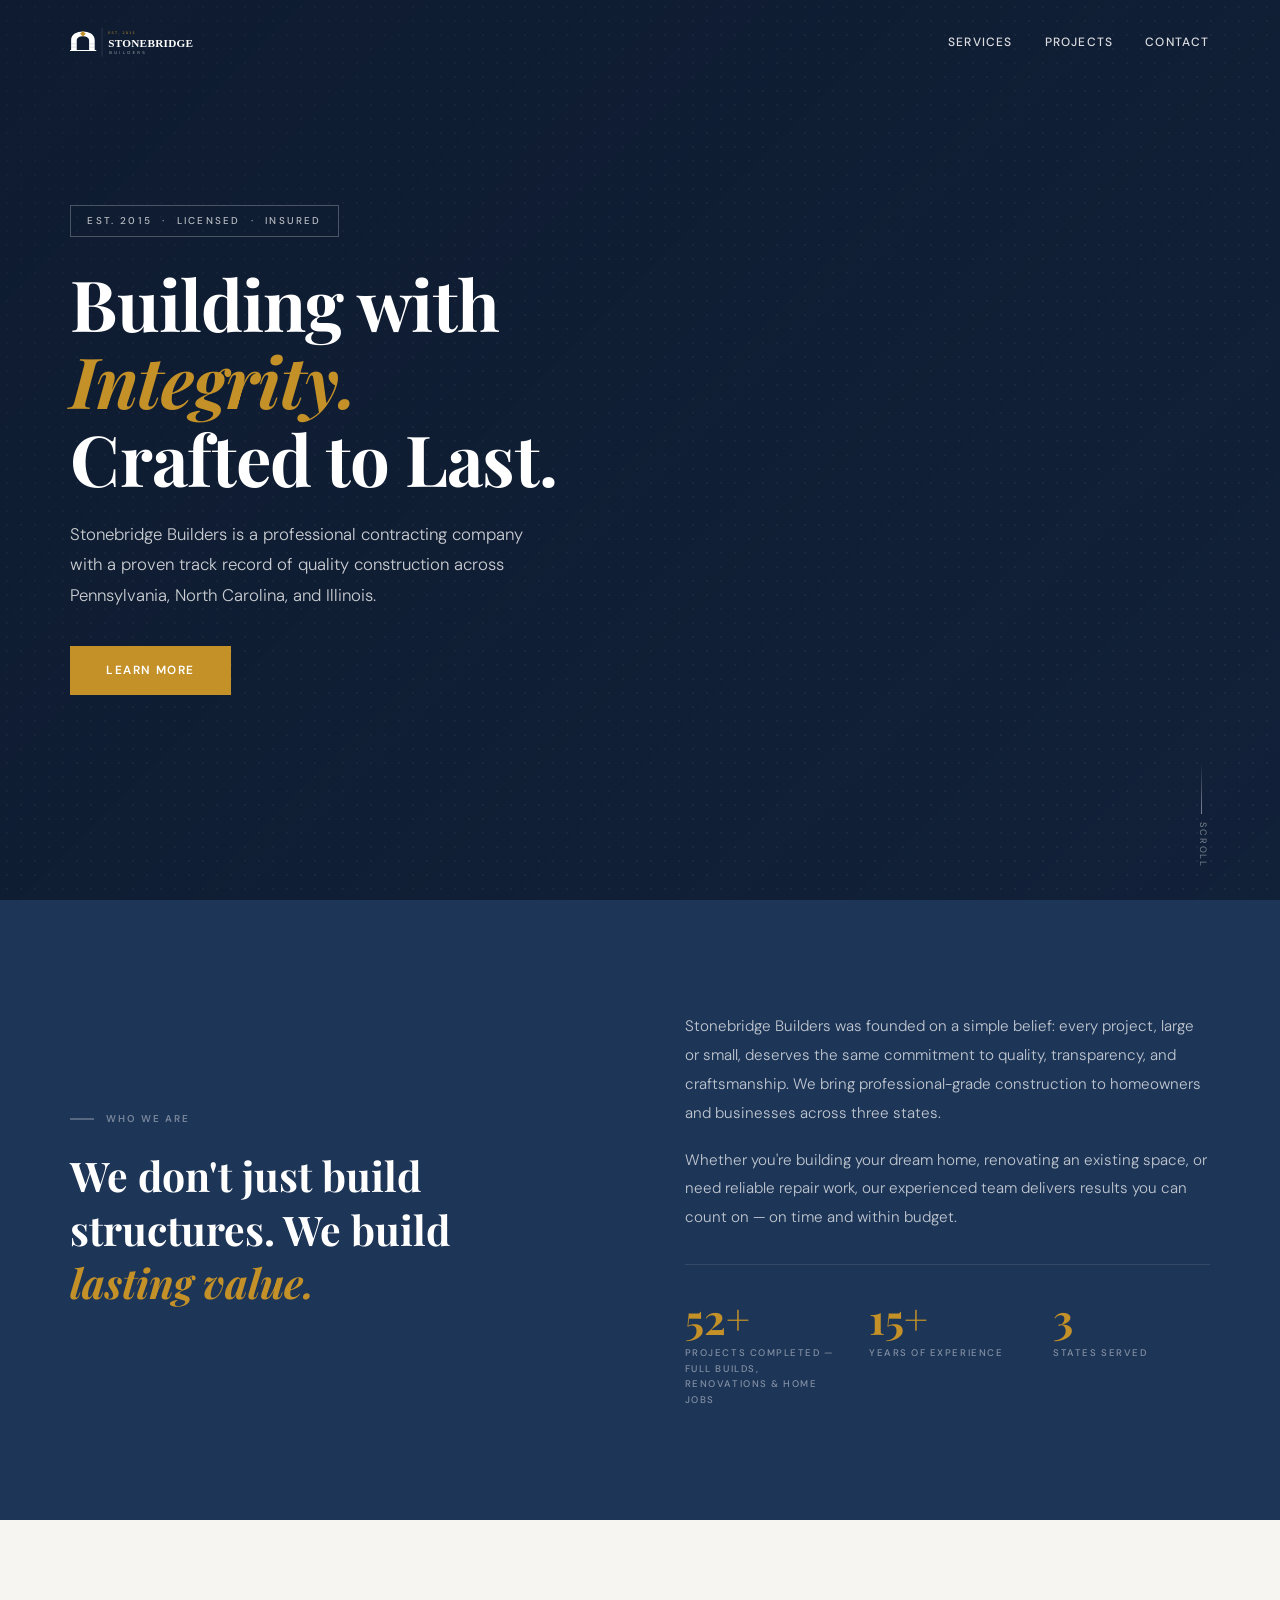
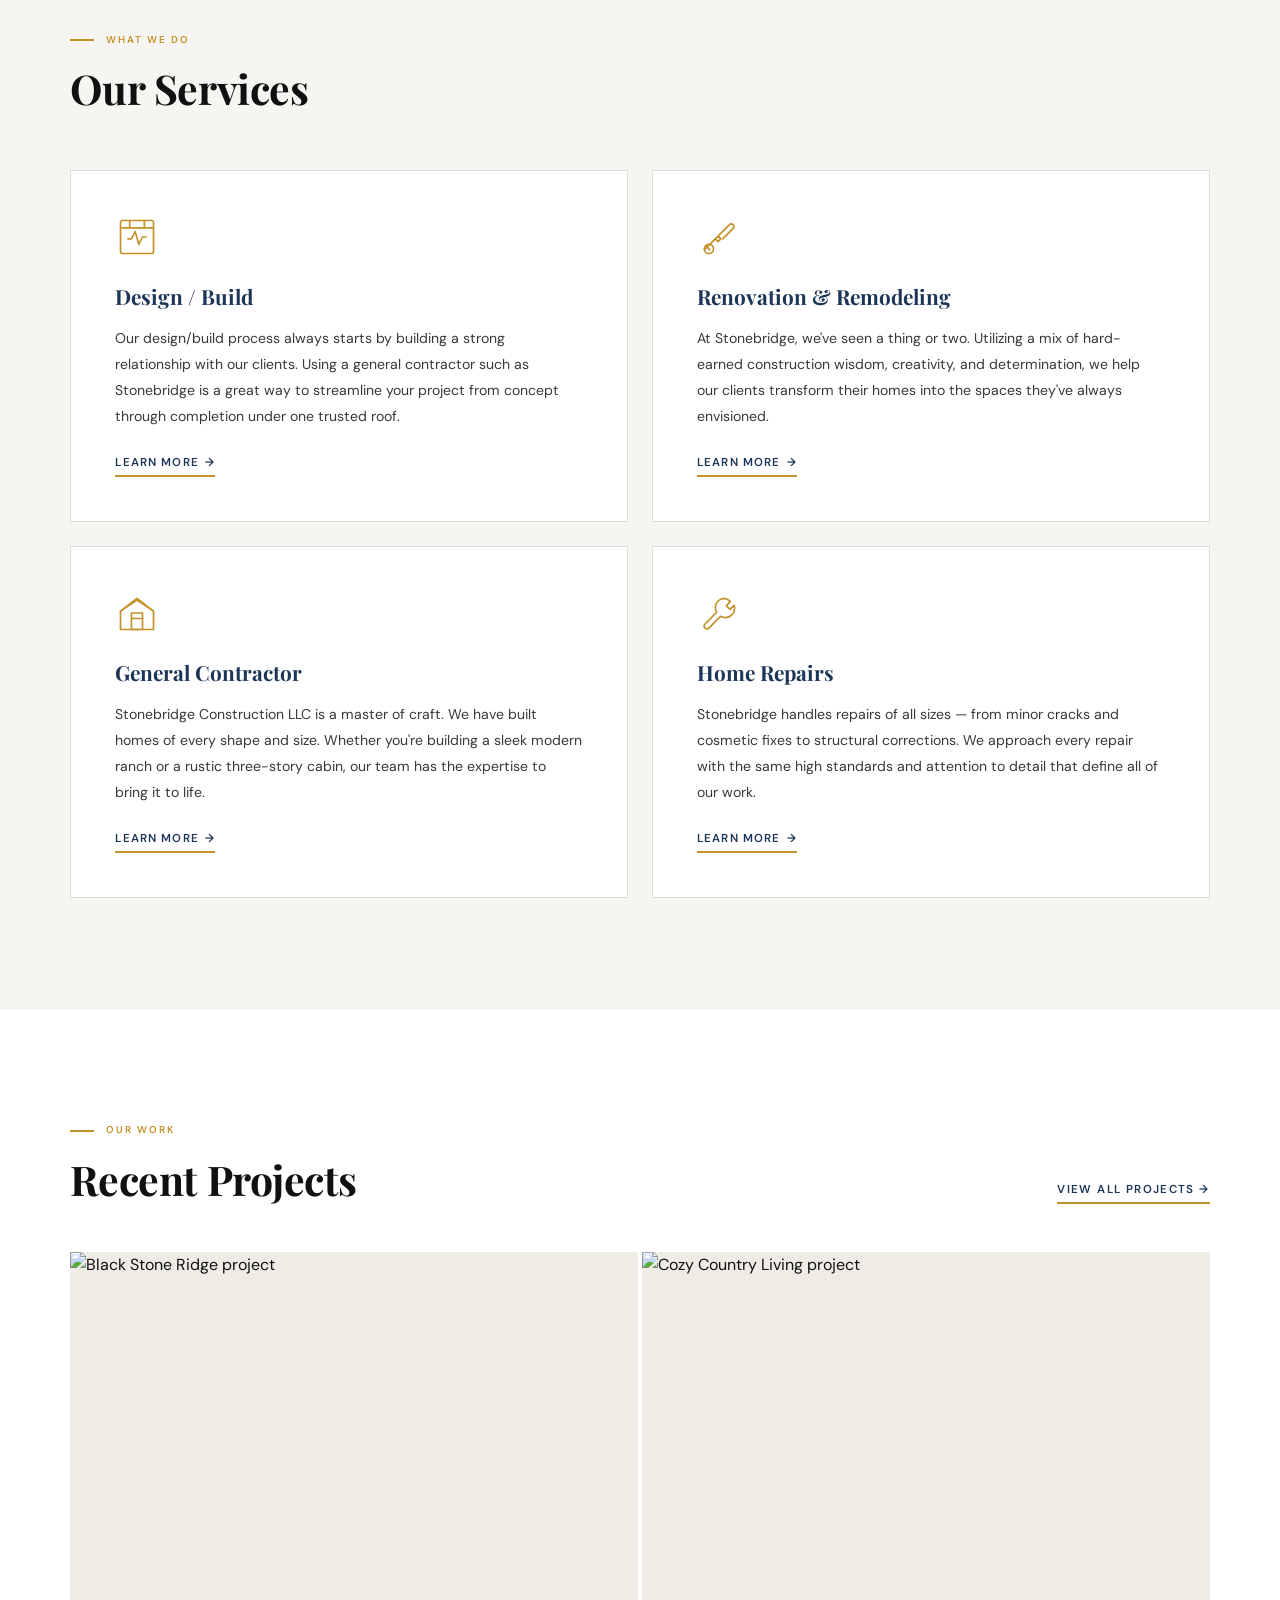
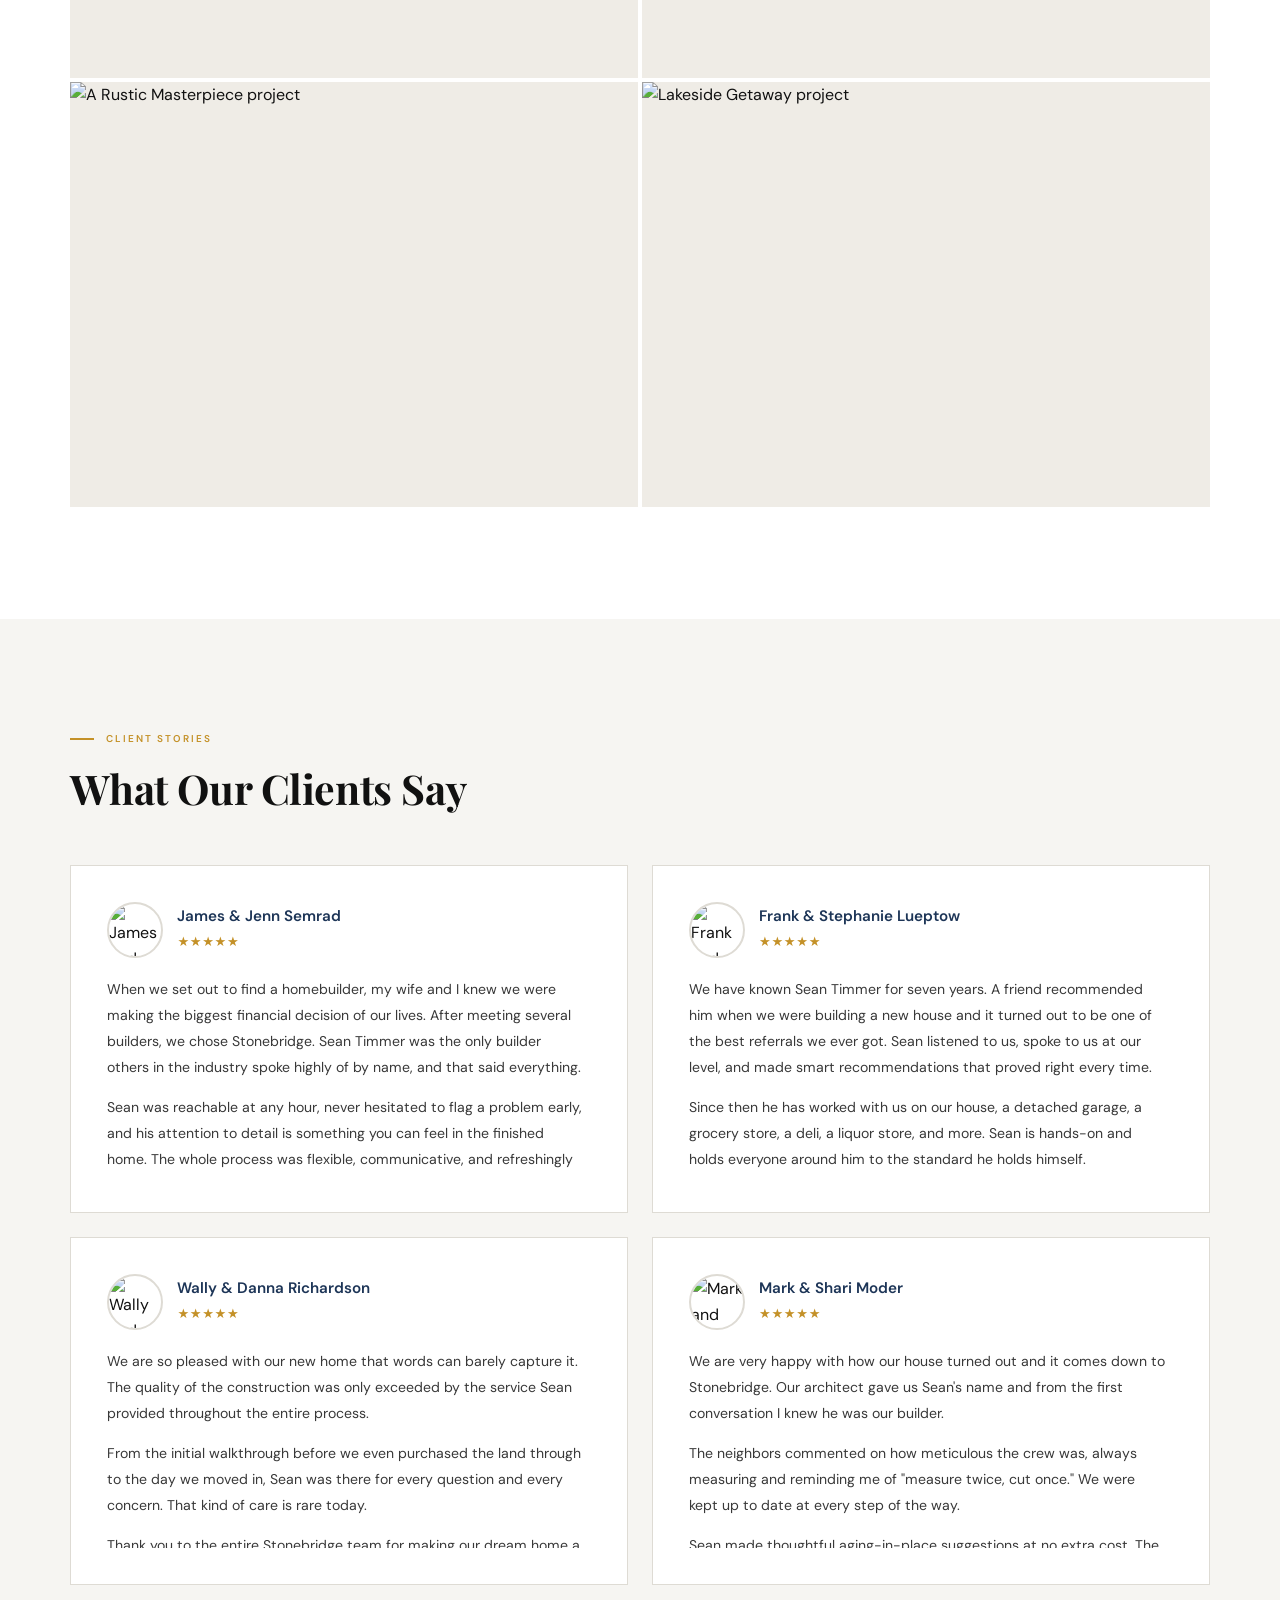
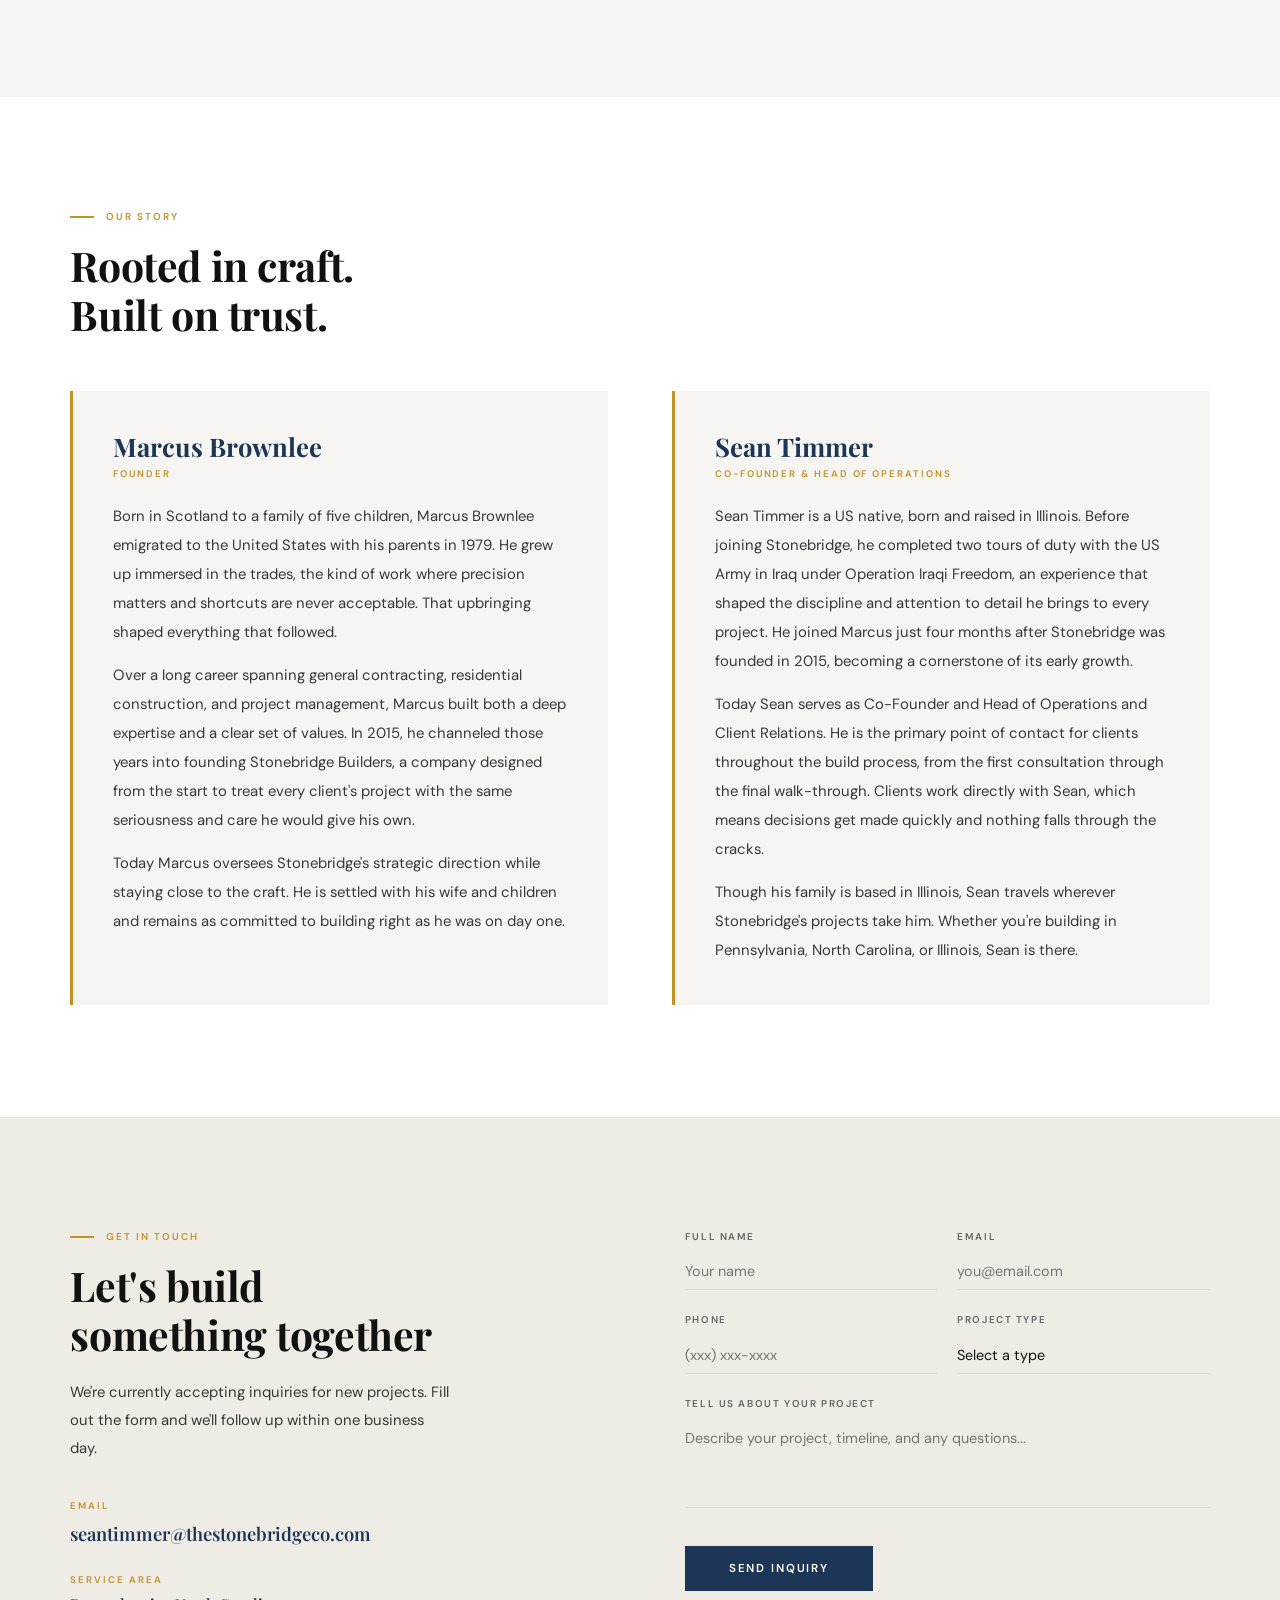
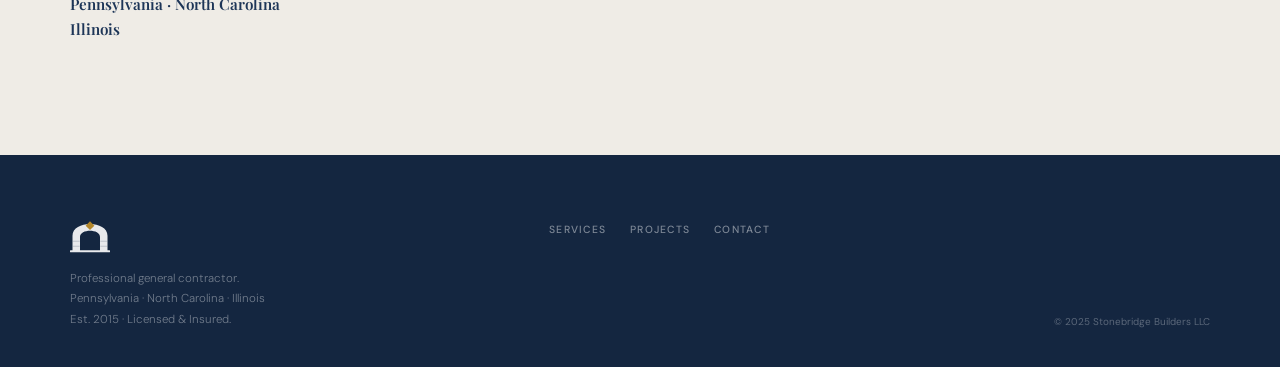
==== index.html @ 4dc0c31d "Fix: navy scrolled nav on homepage, update contact email to Sean, fix hero slideshow to 4 images at " ====
<!DOCTYPE html>
<html lang="en">
<head>
<meta charset="UTF-8">
<meta name="viewport" content="width=device-width, initial-scale=1.0">
<link rel="icon" type="image/svg+xml" href="./favicon.svg">
<title>Stonebridge Builders — Professional General Contractor</title>
<meta name="description" content="Stonebridge Builders is a professional contracting company serving Pennsylvania, North Carolina, and Illinois. Quality construction built to last.">
<link rel="preconnect" href="https://res.cloudinary.com" crossorigin>
<link rel="preconnect" href="https://fonts.googleapis.com">
<link rel="preconnect" href="https://fonts.gstatic.com" crossorigin>
<link href="https://fonts.googleapis.com/css2?family=DM+Sans:wght@300;400;500;600&family=Playfair+Display:ital,wght@0,600;0,700;1,600&display=swap" rel="stylesheet">

<style>
/* ─────────────────────────────────────
   DESIGN TOKENS
───────────────────────────────────── */
:root {
  --navy:      #1D3557;
  --navy-dark: #142640;
  --navy-lt:   #2A4A6A;
  --amber:     #C49128;
  --amber-h:   #A87A1E;
  --white:     #FFFFFF;
  --off-white: #F6F5F2;
  --cream:     #EFECE6;
  --border:    #DEDBD4;
  --text:      #111111;
  --body:      #383838;
  --mid:       #646464;
  --serif: 'Playfair Display', Georgia, serif;
  --sans:  'DM Sans', system-ui, -apple-system, sans-serif;
  --px: clamp(20px, 5.5vw, 72px);
  --py: clamp(60px, 9vw, 112px);
}

/* ─────────────────────────────────────
   RESET
───────────────────────────────────── */
*, *::before, *::after { margin: 0; padding: 0; box-sizing: border-box; }
html { scroll-behavior: smooth; font-size: 16px; overscroll-behavior: none; background: #1D3557; }
body { background: var(--white); color: var(--text); font-family: var(--sans); font-weight: 400; overflow-x: hidden; line-height: 1.65; overscroll-behavior: none; }
img { display: block; max-width: 100%; }
a { text-decoration: none; color: inherit; }
button { font-family: var(--sans); }

/* ─────────────────────────────────────
   SCROLL REVEAL — Progressive Enhancement
   Content is ALWAYS visible by default.
   JS adds .js-ready to <body> which
   enables animations — so if JS is slow
   or blocked, nothing stays hidden.
───────────────────────────────────── */
body.js-ready .reveal {
  opacity: 0;
  transform: translateY(24px);
  transition: opacity .75s cubic-bezier(.22,1,.36,1),
              transform .75s cubic-bezier(.22,1,.36,1);
}
body.js-ready .reveal.visible { opacity: 1; transform: none; }
body.js-ready .d1 { transition-delay: .1s; }
body.js-ready .d2 { transition-delay: .2s; }
body.js-ready .d3 { transition-delay: .3s; }

/* ─────────────────────────────────────
   NAVIGATION
───────────────────────────────────── */
nav {
  position: fixed; top: 0; left: 0; right: 0; z-index: 100;
  display: flex; align-items: center; justify-content: space-between;
  padding: 22px var(--px);
  transition: background .35s, padding .35s, box-shadow .35s;
}
nav.scrolled {
  background: rgba(29,53,87,.97);
  backdrop-filter: blur(14px);
  -webkit-backdrop-filter: blur(14px);
  padding: 13px var(--px);
  box-shadow: 0 1px 0 rgba(255,255,255,.1);
}
.nav-logo {
  font-family: var(--serif); font-size: clamp(1rem, 2vw, 1.3rem);
  font-weight: 700; color: #fff; letter-spacing: .02em;
  z-index: 110; position: relative; transition: color .3s;
  display: flex; align-items: center; gap: 10px;
}
.logo-white { display: block; }
.logo-dark  { display: none; }

.nav-links { display: flex; gap: clamp(18px, 2.5vw, 36px); list-style: none; }
.nav-links a {
  font-size: .75rem; font-weight: 500; letter-spacing: .1em;
  text-transform: uppercase; color: rgba(255,255,255,.85);
  transition: color .25s; border-bottom: 1px solid transparent; padding-bottom: 2px;
}
.nav-links a:hover { color: #fff; border-color: rgba(255,255,255,.5); }

/* ─────────────────────────────────────
   HAMBURGER
───────────────────────────────────── */
.hamburger {
  display: none; flex-direction: column; justify-content: center; gap: 5px;
  width: 34px; height: 34px; background: none; border: none; cursor: pointer;
  z-index: 110; position: relative; padding: 2px;
}
.hamburger span {
  display: block; height: 2px; border-radius: 2px; background: #fff;
  transition: background .3s, transform .35s, opacity .3s;
  transform-origin: center;
}
.hamburger[aria-expanded="true"] span:nth-child(1) { transform: translateY(7px) rotate(45deg); background: var(--navy) !important; }
.hamburger[aria-expanded="true"] span:nth-child(2) { opacity: 0; }
.hamburger[aria-expanded="true"] span:nth-child(3) { transform: translateY(-7px) rotate(-45deg); background: var(--navy) !important; }
nav.scrolled .hamburger span { background: #fff; }

/* ─────────────────────────────────────
   MOBILE DRAWER
───────────────────────────────────── */
.nav-drawer {
  display: none; position: fixed; inset: 0; z-index: 90;
  background: #fff; flex-direction: column;
  align-items: center; justify-content: center; gap: 28px;
  opacity: 0; pointer-events: none; transition: opacity .3s;
}
.nav-drawer.is-open { display: flex; opacity: 1; pointer-events: all; }
.nav-drawer a {
  font-family: var(--serif); font-size: clamp(1.8rem, 7vw, 2.6rem);
  font-weight: 700; color: var(--navy); letter-spacing: .02em; transition: color .25s;
}
.nav-drawer a:hover { color: var(--amber); }

/* ─────────────────────────────────────
   HERO
───────────────────────────────────── */
.hero {
  position: relative; min-height: 100vh;
  display: flex; align-items: center;
  overflow: hidden; padding: 0 var(--px);
}
.hero-slides { position: absolute; inset: 0; background: var(--navy-dark); }
.hero-slide {
  position: absolute; inset: 0;
  background-size: cover; background-position: center; background-repeat: no-repeat;
  opacity: 0; transition: opacity 1.4s ease;
}
.hero-slide { transform: scale(1.15); }
.hero-slide.active { opacity: 1; animation: kenBurns 8s ease-out forwards; }
@keyframes kenBurns {
  from { transform: scale(1.15); }
  to   { transform: scale(1.0); }
}
@media (prefers-reduced-motion: reduce) {
  .hero-slide { transition: none; transform: none; }
  .hero-slide.active { animation: none; }
}
.hero-halftone {
  position: absolute; inset: 0;
  background-image: radial-gradient(circle, rgba(255,255,255,1) 1px, transparent 1px);
  background-size: 14px 14px;
  opacity: 0.07;
  pointer-events: none;
}
.hero-overlay {
  position: absolute; inset: 0; z-index: 1;
  background: linear-gradient(135deg, rgba(12,22,40,.65) 0%, rgba(12,22,40,.3) 100%);
}
.hero-content {
  position: relative; z-index: 2; max-width: 720px;
  animation: hFadeUp 1s .15s both;
}
@keyframes hFadeUp {
  from { opacity: 0; transform: translateY(18px); }
  to   { opacity: 1; transform: none; }
}
.hero-tag {
  display: inline-block; font-size: .62rem; font-weight: 500; letter-spacing: .22em;
  text-transform: uppercase; color: rgba(255,255,255,.7);
  border: 1px solid rgba(255,255,255,.25); padding: 7px 16px; margin-bottom: 28px;
}
.hero h1 {
  font-family: var(--serif); font-size: clamp(2.4rem, 5.5vw, 4.8rem);
  font-weight: 700; line-height: 1.1; color: #fff; letter-spacing: -.01em; margin-bottom: 22px;
}
.hero h1 em { font-style: italic; color: var(--amber); }
.hero-sub {
  font-size: clamp(.9rem, 1.6vw, 1.05rem); font-weight: 300;
  color: rgba(255,255,255,.78); max-width: 480px; line-height: 1.8; margin-bottom: 36px;
}
.btn-primary {
  display: inline-block; background: var(--amber); color: #fff;
  font-size: .74rem; font-weight: 600; letter-spacing: .12em;
  text-transform: uppercase; padding: 15px 36px; transition: background .25s;
}
.btn-primary:hover { background: var(--amber-h); }
.hero-scroll {
  position: absolute; bottom: 32px; right: var(--px); z-index: 2;
  display: flex; flex-direction: column; align-items: center; gap: 8px;
}
.hero-scroll span {
  font-size: .58rem; letter-spacing: .2em; text-transform: uppercase;
  color: rgba(255,255,255,.45); writing-mode: vertical-rl;
}
.scroll-bar {
  width: 1px; height: 52px;
  background: linear-gradient(to bottom, transparent, rgba(255,255,255,.45));
  animation: pulse 2s 1.5s infinite;
}
@keyframes pulse { 0%,100% { opacity: .4; } 50% { opacity: .9; } }

/* ─────────────────────────────────────
   SHARED UTILITIES
───────────────────────────────────── */
.eyebrow { display: flex; align-items: center; gap: 12px; margin-bottom: 16px; }
.eyebrow-line { width: 24px; height: 2px; background: var(--amber); flex-shrink: 0; }
.eyebrow-text { font-size: .62rem; font-weight: 600; letter-spacing: .2em; text-transform: uppercase; color: var(--amber); }
.sec-title { font-family: var(--serif); font-size: clamp(1.7rem, 3.2vw, 2.6rem); font-weight: 700; line-height: 1.2; letter-spacing: -.01em; }

/* ─────────────────────────────────────
   BRAND STATEMENT
───────────────────────────────────── */
.brand {
  background: var(--navy); padding: var(--py) var(--px);
  display: grid; grid-template-columns: 1fr 1fr;
  gap: clamp(40px, 7vw, 90px); align-items: center;
}
.brand-left h2 { font-family: var(--serif); font-size: clamp(1.7rem, 3.2vw, 2.6rem); font-weight: 700; line-height: 1.3; color: #fff; }
.brand-left h2 em { font-style: italic; color: var(--amber); }
.brand-right p { font-size: clamp(.85rem, 1.5vw, .95rem); line-height: 1.9; color: rgba(255,255,255,.72); font-weight: 300; margin-bottom: 18px; }
.brand-divider { height: 1px; background: rgba(255,255,255,.1); margin: 32px 0; }
.brand-stats { display: grid; grid-template-columns: repeat(3, 1fr); gap: clamp(12px, 2.5vw, 28px); }
.stat-n { font-family: var(--serif); font-size: clamp(1.8rem, 3.5vw, 2.6rem); font-weight: 700; color: var(--amber); line-height: 1; margin-bottom: 6px; }
.stat-l { font-size: .6rem; font-weight: 500; letter-spacing: .16em; text-transform: uppercase; color: rgba(255,255,255,.45); }

/* ─────────────────────────────────────
   SERVICES
───────────────────────────────────── */
.services { padding: var(--py) var(--px); background: var(--off-white); }
.services-header { margin-bottom: clamp(36px, 5vw, 56px); }
.services-grid { display: grid; grid-template-columns: repeat(2, 1fr); gap: 24px; }
.service-card {
  background: var(--white); padding: clamp(28px, 4vw, 44px);
  border: 1px solid var(--border); display: flex; flex-direction: column;
  transition: box-shadow .25s, border-color .25s;
}
.service-card:hover { border-color: rgba(29,53,87,.2); box-shadow: 0 8px 40px rgba(29,53,87,.08); }
.service-icon { width: 44px; height: 44px; color: var(--amber); margin-bottom: 20px; flex-shrink: 0; }
.service-title { font-family: var(--serif); font-size: 1.3rem; font-weight: 700; color: var(--navy); margin-bottom: 12px; }
.service-desc { font-size: .88rem; line-height: 1.85; color: var(--body); flex: 1; margin-bottom: 24px; }
.service-link {
  display: inline-flex; align-items: center; gap: 6px;
  font-size: .72rem; font-weight: 600; letter-spacing: .1em; text-transform: uppercase;
  color: var(--navy); border-bottom: 2px solid var(--amber);
  padding-bottom: 3px; width: fit-content; transition: color .25s;
}
.service-link:hover { color: var(--amber); }

/* ─────────────────────────────────────
   PROJECTS PREVIEW
───────────────────────────────────── */
.projects-preview { padding: var(--py) var(--px); }
.projects-header {
  display: flex; align-items: flex-end; justify-content: space-between;
  margin-bottom: clamp(28px, 4vw, 48px); gap: 16px; flex-wrap: wrap;
}
.view-all-btn {
  font-size: .72rem; font-weight: 600; letter-spacing: .12em; text-transform: uppercase;
  color: var(--navy); border-bottom: 2px solid var(--amber); padding-bottom: 3px;
  white-space: nowrap; flex-shrink: 0; transition: color .25s;
}
.view-all-btn:hover { color: var(--amber); }
.proj-grid { display: grid; grid-template-columns: repeat(2, 1fr); gap: 4px; }
.proj-card { position: relative; overflow: hidden; background: var(--cream); }
.proj-card-img {
  width: 100%; aspect-ratio: 4/3; object-fit: cover;
  display: block; transition: transform .6s cubic-bezier(.22,1,.36,1);
}
.proj-card:hover .proj-card-img { transform: scale(1.04); }
.proj-card-overlay {
  position: absolute; inset: 0;
  background: linear-gradient(to top, rgba(12,22,40,.8) 0%, transparent 55%);
  display: flex; flex-direction: column; align-items: flex-start; justify-content: flex-end;
  padding: clamp(16px, 3vw, 28px); opacity: 0; transition: opacity .35s;
}
.proj-card:hover .proj-card-overlay,
.proj-card:focus-within .proj-card-overlay { opacity: 1; }
@media (hover: none) { .proj-card-overlay { opacity: 1; } }
.proj-card-name {
  font-family: var(--serif); font-size: clamp(1.1rem, 2vw, 1.4rem);
  font-weight: 700; color: #fff; margin-bottom: 12px; line-height: 1.2;
}
.proj-view-btn {
  display: inline-block; background: var(--amber); color: #fff;
  font-size: .68rem; font-weight: 600; letter-spacing: .12em;
  text-transform: uppercase; padding: 10px 20px; transition: background .25s;
}
.proj-view-btn:hover { background: var(--amber-h); }

/* ─────────────────────────────────────
   REVIEWS
───────────────────────────────────── */
.reviews { padding: var(--py) var(--px); background: var(--off-white); }
.reviews-header { margin-bottom: clamp(36px, 5vw, 52px); }
.reviews-grid { display: grid; grid-template-columns: repeat(2, 1fr); gap: 24px; }
.review-card {
  background: var(--white); padding: clamp(24px, 3.5vw, 36px);
  border: 1px solid var(--border); display: flex; flex-direction: column; gap: 18px;
}
.review-top { display: flex; align-items: center; gap: 14px; }
.review-photo {
  width: 56px; height: 56px; border-radius: 50%; object-fit: cover;
  flex-shrink: 0; border: 2px solid var(--border);
}
.review-name { font-size: .95rem; font-weight: 600; color: var(--navy); line-height: 1.3; }
.review-stars { color: var(--amber); font-size: .82rem; margin-top: 4px; letter-spacing: .05em; }
.review-text {
  font-size: .88rem; line-height: 1.85; color: var(--body);
  max-height: 200px; overflow-y: auto; padding-right: 6px;
  scrollbar-width: thin; scrollbar-color: var(--amber) var(--cream);
}
.review-text::-webkit-scrollbar { width: 3px; }
.review-text::-webkit-scrollbar-track { background: var(--cream); }
.review-text::-webkit-scrollbar-thumb { background: var(--amber); border-radius: 2px; }
.review-text p { margin-bottom: 14px; }
.review-text p:last-child { margin-bottom: 0; }

/* ─────────────────────────────────────
   ABOUT
───────────────────────────────────── */
.about { padding: var(--py) var(--px); background: var(--white); }
.about-inner { display: grid; grid-template-columns: 1fr 1fr; gap: clamp(40px, 7vw, 88px); align-items: center; }
.about-img-wrap { position: relative; }
.about-img-wrap img { width: 100%; height: clamp(300px, 42vw, 520px); object-fit: cover; }
.about-tag {
  position: absolute; bottom: 0; left: 0; background: var(--navy); color: #fff;
  font-size: .6rem; font-weight: 600; letter-spacing: .14em; text-transform: uppercase; padding: 12px 20px;
}
.about-content .lead {
  font-family: var(--serif); font-size: clamp(1.1rem, 1.9vw, 1.3rem);
  font-weight: 600; line-height: 1.55; color: var(--text); margin-bottom: 20px; margin-top: 28px;
}
.about-content p { font-size: clamp(.85rem, 1.4vw, .93rem); line-height: 1.95; color: var(--body); margin-bottom: 16px; }
.about-sig { font-family: var(--serif); font-style: italic; font-size: 1.7rem; font-weight: 600; color: var(--amber); margin-top: 28px; }
.about-sig-t { font-size: .62rem; font-weight: 500; letter-spacing: .14em; text-transform: uppercase; color: var(--mid); margin-top: 4px; }
.about-people { display: grid; grid-template-columns: 1fr 1fr; gap: clamp(32px,5vw,64px); margin-top: clamp(36px,5vw,52px); }
.about-person { padding: clamp(24px,3.5vw,40px); background: var(--off-white); border-left: 3px solid var(--amber); }
.about-person-name { font-family: var(--serif); font-size: clamp(1.2rem,2.2vw,1.6rem); font-weight: 700; color: var(--navy); margin-bottom: 4px; line-height: 1.2; }
.about-person-role { font-size: .6rem; font-weight: 600; letter-spacing: .2em; text-transform: uppercase; color: var(--amber); margin-bottom: 20px; }
.about-person p { font-size: clamp(.85rem,1.4vw,.93rem); line-height: 1.95; color: var(--body); margin-bottom: 14px; }
.about-person p:last-child { margin-bottom: 0; }
@media(max-width:760px){ .about-people{ grid-template-columns:1fr; } }

/* ─────────────────────────────────────
   CONTACT
───────────────────────────────────── */
.contact { background: var(--cream); padding: var(--py) var(--px); }
.contact-inner { display: grid; grid-template-columns: 1fr 1fr; gap: clamp(48px, 7vw, 96px); align-items: start; }
.contact-left > p { font-size: clamp(.85rem, 1.4vw, .93rem); line-height: 1.9; color: var(--body); margin-top: 18px; max-width: 380px; }
.contact-details { margin-top: 36px; display: flex; flex-direction: column; gap: 22px; }
.c-label { font-size: .6rem; font-weight: 600; letter-spacing: .2em; text-transform: uppercase; color: var(--amber); margin-bottom: 5px; }
.c-val { font-family: var(--serif); font-size: clamp(.95rem, 1.8vw, 1.15rem); font-weight: 600; color: var(--navy); }
.c-val a { transition: color .25s; }
.c-val a:hover { color: var(--amber); }
.form-row { display: grid; grid-template-columns: 1fr 1fr; gap: 20px; }
.form-g { margin-bottom: 22px; }
.form-g label { display: block; font-size: .62rem; font-weight: 600; letter-spacing: .16em; text-transform: uppercase; color: var(--mid); margin-bottom: 8px; }
.form-g input,
.form-g textarea,
.form-g select {
  width: 100%; background: transparent; border: none; border-bottom: 1px solid var(--border);
  padding: 9px 0; font-family: var(--sans); font-size: .9rem;
  color: var(--text); outline: none; -webkit-appearance: none; border-radius: 0;
  transition: border-color .25s;
}
.form-g input:focus,
.form-g textarea:focus,
.form-g select:focus { border-color: var(--navy); }
.form-g textarea { resize: none; height: 88px; }
.btn-submit {
  background: var(--navy); color: #fff; font-family: var(--sans);
  font-size: .72rem; font-weight: 600; letter-spacing: .16em; text-transform: uppercase;
  border: none; padding: 15px 44px; cursor: pointer; transition: background .25s; margin-top: 8px;
}
.btn-submit:hover { background: var(--navy-lt); }

/* ─────────────────────────────────────
   FOOTER
───────────────────────────────────── */
footer {
  background: var(--navy-dark);
  padding: clamp(40px, 6vw, 60px) var(--px) clamp(24px, 4vw, 36px);
  display: flex; flex-wrap: wrap; justify-content: space-between; align-items: flex-start; gap: 32px;
}
.footer-logo { font-family: var(--serif); font-size: 1.25rem; font-weight: 700; color: #fff; display: block; margin-bottom: 10px; }
.footer-tagline { font-size: .72rem; font-weight: 300; color: rgba(255,255,255,.4); line-height: 1.8; }
.footer-nav { list-style: none; display: flex; flex-wrap: wrap; gap: 8px 24px; align-items: center; }
.footer-nav a { font-size: .65rem; font-weight: 500; letter-spacing: .12em; text-transform: uppercase; color: rgba(255,255,255,.45); transition: color .25s; }
.footer-nav a:hover { color: #fff; }
.footer-copy { font-size: .62rem; color: rgba(255,255,255,.3); align-self: flex-end; }

/* ─────────────────────────────────────
   RESPONSIVE — TABLET
───────────────────────────────────── */
@media (max-width: 900px) {
  .nav-links { display: none; }
  .hamburger { display: flex; }
  .hero-scroll { display: none; }
  .brand { grid-template-columns: 1fr; gap: 44px; }
  .services-grid { grid-template-columns: 1fr; }
  .about-inner { grid-template-columns: 1fr; gap: 40px; }
  .contact-inner { grid-template-columns: 1fr; gap: 48px; }
  .contact-left > p { max-width: 100%; }
  .footer-copy { align-self: auto; }
}

/* ─────────────────────────────────────
   RESPONSIVE — MOBILE
───────────────────────────────────── */
@media (max-width: 580px) {
  nav { padding: 18px 20px; }
  nav.scrolled { padding: 12px 20px; }
  .hero { padding: 0 20px clamp(48px, 12vw, 72px); }
  .brand, .services, .projects-preview, .reviews, .about, .contact {
    padding-top: clamp(52px, 12vw, 80px);
    padding-bottom: clamp(52px, 12vw, 80px);
    padding-left: 20px; padding-right: 20px;
  }
  .proj-grid { grid-template-columns: 1fr; }
  .reviews-grid { grid-template-columns: 1fr; }
  .brand-stats { grid-template-columns: 1fr 1fr; gap: 16px; }
  .form-row { grid-template-columns: 1fr; }
  footer { flex-direction: column; gap: 24px; padding-left: 20px; padding-right: 20px; }
}
@media (max-width: 380px) {
  .hero h1 { font-size: 2rem; }
  .brand-stats { grid-template-columns: 1fr; }
}
</style>
</head>
<body>

<!-- ══ NAV ══ -->
<nav id="mainNav">
  <a href="./index.html" class="nav-logo" aria-label="Stonebridge Builders — Home">
    <img src="./logo-white.svg" alt="Stonebridge Builders" class="logo-white" height="38">
    <img src="./logo-dark.svg"  alt="Stonebridge Builders" class="logo-dark"  height="38">
  </a>
  <ul class="nav-links" role="list">
    <li><a href="./services.html">Services</a></li>
    <li><a href="./projects.html">Projects</a></li>
    <li><a href="./contact.html">Contact</a></li>
  </ul>
  <button class="hamburger" id="hamburger"
    aria-expanded="false" aria-controls="mobileMenu" aria-label="Open navigation menu">
    <span></span><span></span><span></span>
  </button>
</nav>

<!-- Mobile drawer -->
<div class="nav-drawer" id="mobileMenu" role="dialog" aria-modal="true" aria-label="Navigation menu" aria-hidden="true">
  <img src="./logo-icon-white.svg" alt="Stonebridge Builders" style="height:48px;width:auto;margin-bottom:8px;">
  <a href="./services.html" class="drawer-link">Services</a>
  <a href="./projects.html" class="drawer-link">Projects</a>
  <a href="./contact.html" class="drawer-link">Contact</a>
</div>

<!-- ══ HERO ══ -->
<section class="hero" id="home" aria-label="Homepage hero">
  <div class="hero-slides" id="heroSlides">
    <div class="hero-slide active" style="background-image:url('https://res.cloudinary.com/dnnvpvrle/image/upload/f_auto,q_auto,w_1600/v1774842001/183681158_3987631661286428_7947344654784395936_n_qlkjvg.jpg')"></div>
    <div class="hero-slide" style="background-image:url('https://res.cloudinary.com/dnnvpvrle/image/upload/f_auto,q_auto,w_1600/v1774840519/62496283_2264671853582426_579849533039575040_n_lqcnh1.jpg')"></div>
    <div class="hero-slide" style="background-image:url('https://res.cloudinary.com/dnnvpvrle/image/upload/f_auto,q_auto,w_1600/v1774834004/gs_house-1-gallery-2_up7mtg.jpg')"></div>
    <div class="hero-slide" style="background-image:url('https://res.cloudinary.com/dnnvpvrle/image/upload/f_auto,q_auto,w_1600/v1774832516/gs_house-5-7_slqc2v.jpg')"></div>
  </div>
  <div class="hero-halftone"></div>
  <div class="hero-overlay" aria-hidden="true"></div>
  <div class="hero-content">
    <span class="hero-tag">Est. 2015 &nbsp;·&nbsp; Licensed &nbsp;·&nbsp; Insured</span>
    <h1>Building with<br><em>Integrity.</em><br>Crafted to Last.</h1>
    <p class="hero-sub">Stonebridge Builders is a professional contracting company with a proven track record of quality construction across Pennsylvania, North Carolina, and Illinois.</p>
    <a href="./services.html" class="btn-primary">Learn More</a>
  </div>
  <div class="hero-scroll" aria-hidden="true">
    <div class="scroll-bar"></div>
    <span>Scroll</span>
  </div>
</section>

<!-- ══ BRAND STATEMENT ══ -->
<section class="brand" id="brand">
  <div class="brand-left">
    <div class="eyebrow reveal" style="margin-bottom:22px">
      <div class="eyebrow-line" style="background:rgba(255,255,255,.25)"></div>
      <span class="eyebrow-text" style="color:rgba(255,255,255,.4)">Who We Are</span>
    </div>
    <h2 class="reveal d1">We don't just build<br>structures. We build<br><em>lasting value.</em></h2>
  </div>
  <div class="brand-right reveal d2">
    <p>Stonebridge Builders was founded on a simple belief: every project, large or small, deserves the same commitment to quality, transparency, and craftsmanship. We bring professional-grade construction to homeowners and businesses across three states.</p>
    <p>Whether you're building your dream home, renovating an existing space, or need reliable repair work, our experienced team delivers results you can count on — on time and within budget.</p>
    <div class="brand-divider"></div>
    <div class="brand-stats">
      <div><div class="stat-n">52+</div><div class="stat-l">Projects Completed — Full builds, renovations &amp; home jobs</div></div>
      <div><div class="stat-n">15+</div><div class="stat-l">Years of Experience</div></div>
      <div><div class="stat-n">3</div><div class="stat-l">States Served</div></div>
    </div>
  </div>
</section>

<!-- ══ SERVICES ══ -->
<section class="services" id="services">
  <div class="services-header">
    <div class="eyebrow reveal"><div class="eyebrow-line"></div><span class="eyebrow-text">What We Do</span></div>
    <h2 class="sec-title reveal d1">Our Services</h2>
  </div>
  <div class="services-grid">

    <div class="service-card reveal">
      <svg class="service-icon" viewBox="0 0 48 48" fill="none" stroke="currentColor" stroke-width="1.8" stroke-linecap="round" stroke-linejoin="round" aria-hidden="true">
        <rect x="6" y="6" width="36" height="36" rx="2"/>
        <line x1="6" y1="14" x2="42" y2="14"/>
        <line x1="16" y1="6" x2="16" y2="14"/>
        <line x1="32" y1="6" x2="32" y2="14"/>
        <path d="M14 26h4l4-8 4 14 4-8h4"/>
      </svg>
      <h3 class="service-title">Design / Build</h3>
      <p class="service-desc">Our design/build process always starts by building a strong relationship with our clients. Using a general contractor such as Stonebridge is a great way to streamline your project from concept through completion under one trusted roof.</p>
      <a href="./services.html#design-build" class="service-link">Learn More <span aria-hidden="true">→</span></a>
    </div>

    <div class="service-card reveal d1">
      <svg class="service-icon" viewBox="0 0 48 48" fill="none" stroke="currentColor" stroke-width="1.8" stroke-linecap="round" stroke-linejoin="round" aria-hidden="true">
        <path d="M8 38L20 26"/>
        <path d="M20 26l3-3 3 3-3 3z"/>
        <path d="M24 22l12-12a3 3 0 014 4L28 26"/>
        <path d="M10 34l4 4"/>
        <circle cx="13" cy="37" r="5"/>
      </svg>
      <h3 class="service-title">Renovation &amp; Remodeling</h3>
      <p class="service-desc">At Stonebridge, we've seen a thing or two. Utilizing a mix of hard-earned construction wisdom, creativity, and determination, we help our clients transform their homes into the spaces they've always envisioned.</p>
      <a href="./services.html#renovation" class="service-link">Learn More <span aria-hidden="true">→</span></a>
    </div>

    <div class="service-card reveal d2">
      <svg class="service-icon" viewBox="0 0 48 48" fill="none" stroke="currentColor" stroke-width="1.8" stroke-linecap="round" stroke-linejoin="round" aria-hidden="true">
        <path d="M6 42V22l18-14 18 14v20H6z"/>
        <rect x="18" y="30" width="12" height="12"/>
        <path d="M18 30v-6h12v6"/>
        <line x1="6" y1="22" x2="24" y2="10"/>
        <line x1="42" y1="22" x2="24" y2="10"/>
      </svg>
      <h3 class="service-title">General Contractor</h3>
      <p class="service-desc">Stonebridge Construction LLC is a master of craft. We have built homes of every shape and size. Whether you're building a sleek modern ranch or a rustic three-story cabin, our team has the expertise to bring it to life.</p>
      <a href="./services.html#general-contractor" class="service-link">Learn More <span aria-hidden="true">→</span></a>
    </div>

    <div class="service-card reveal d3">
      <svg class="service-icon" viewBox="0 0 48 48" fill="none" stroke="currentColor" stroke-width="1.8" stroke-linecap="round" stroke-linejoin="round" aria-hidden="true">
        <path d="M30 8a10 10 0 00-10 10c0 2 .5 3.8 1.4 5.4L8 36.8A3.2 3.2 0 0012.4 41l13.2-13.4C27.2 28.5 29 29 31 29c5.5 0 10-4.5 10-10 0-1.2-.2-2.4-.6-3.4L36 20l-4-4 4.4-4.4A10 10 0 0030 8z"/>
      </svg>
      <h3 class="service-title">Home Repairs</h3>
      <p class="service-desc">Stonebridge handles repairs of all sizes — from minor cracks and cosmetic fixes to structural corrections. We approach every repair with the same high standards and attention to detail that define all of our work.</p>
      <a href="./services.html#repairs" class="service-link">Learn More <span aria-hidden="true">→</span></a>
    </div>

  </div>
</section>

<!-- ══ PROJECTS PREVIEW ══ -->
<section class="projects-preview" id="projects">
  <div class="projects-header">
    <div>
      <div class="eyebrow reveal"><div class="eyebrow-line"></div><span class="eyebrow-text">Our Work</span></div>
      <h2 class="sec-title reveal d1">Recent Projects</h2>
    </div>
    <a href="./projects.html" class="view-all-btn reveal d2">View All Projects →</a>
  </div>
  <div class="proj-grid">

    <div class="proj-card reveal">
      <img class="proj-card-img"
        src="https://res.cloudinary.com/dnnvpvrle/image/upload/f_auto,q_auto,w_800/v1774832516/gs_house-5-7_slqc2v.jpg"
        alt="Black Stone Ridge project" loading="lazy" decoding="async">
      <div class="proj-card-overlay">
        <span class="proj-card-name">Black Stone Ridge</span>
        <a href="./project-blackstone.html" class="proj-view-btn">View Project</a>
      </div>
    </div>

    <div class="proj-card reveal d1">
      <img class="proj-card-img"
        src="https://res.cloudinary.com/dnnvpvrle/image/upload/f_auto,q_auto,w_800/v1774833798/gs_house-2-gallery-4_cvagvt.jpg"
        alt="Cozy Country Living project" loading="lazy" decoding="async">
      <div class="proj-card-overlay">
        <span class="proj-card-name">Cozy Country Living</span>
        <a href="./project-country.html" class="proj-view-btn">View Project</a>
      </div>
    </div>

    <div class="proj-card reveal d2">
      <img class="proj-card-img"
        src="https://res.cloudinary.com/dnnvpvrle/image/upload/f_auto,q_auto,w_800/v1774834000/gs_house-1-51-d_tyoua0.jpg"
        alt="A Rustic Masterpiece project" loading="lazy" decoding="async">
      <div class="proj-card-overlay">
        <span class="proj-card-name">A Rustic Masterpiece</span>
        <a href="./project-rustic.html" class="proj-view-btn">View Project</a>
      </div>
    </div>

    <div class="proj-card reveal d3">
      <img class="proj-card-img"
        src="https://res.cloudinary.com/dnnvpvrle/image/upload/f_auto,q_auto,w_800/v1774835557/gs_house-3-gallery-2_bdhfuz.jpg"
        alt="Lakeside Getaway project" loading="lazy" decoding="async">
      <div class="proj-card-overlay">
        <span class="proj-card-name">Lakeside Getaway</span>
        <a href="./project-lakeside.html" class="proj-view-btn">View Project</a>
      </div>
    </div>

  </div>
</section>

<!-- ══ REVIEWS ══ -->
<section class="reviews" id="reviews">
  <div class="reviews-header">
    <div class="eyebrow reveal"><div class="eyebrow-line"></div><span class="eyebrow-text">Client Stories</span></div>
    <h2 class="sec-title reveal d1">What Our Clients Say</h2>
  </div>
  <div class="reviews-grid">

    <div class="review-card reveal">
      <div class="review-top">
        <img class="review-photo"
          src="https://res.cloudinary.com/dnnvpvrle/image/upload/f_auto,q_auto,w_120/v1774842001/183681158_3987631661286428_7947344654784395936_n_qlkjvg.jpg"
          alt="James and Jenn Semrad" loading="lazy" decoding="async">
        <div>
          <div class="review-name">James &amp; Jenn Semrad</div>
          <div class="review-stars">&#9733;&#9733;&#9733;&#9733;&#9733;</div>
        </div>
      </div>
      <div class="review-text">
        <p>When we set out to find a homebuilder, my wife and I knew we were making the biggest financial decision of our lives. After meeting several builders, we chose Stonebridge. Sean Timmer was the only builder others in the industry spoke highly of by name, and that said everything.</p>
        <p>Sean was reachable at any hour, never hesitated to flag a problem early, and his attention to detail is something you can feel in the finished home. The whole process was flexible, communicative, and refreshingly honest.</p>
        <p>We finished our project in 2018 and we consider Sean a friend today. We are forever grateful we chose to build with Stonebridge Builders.</p>
      </div>
    </div>

    <div class="review-card reveal d1">
      <div class="review-top">
        <img class="review-photo"
          src="https://res.cloudinary.com/dnnvpvrle/image/upload/f_auto,q_auto,w_120/v1774834004/gs_house-1-gallery-2_up7mtg.jpg"
          alt="Frank and Stephanie Lueptow" loading="lazy" decoding="async">
        <div>
          <div class="review-name">Frank &amp; Stephanie Lueptow</div>
          <div class="review-stars">&#9733;&#9733;&#9733;&#9733;&#9733;</div>
        </div>
      </div>
      <div class="review-text">
        <p>We have known Sean Timmer for seven years. A friend recommended him when we were building a new house and it turned out to be one of the best referrals we ever got. Sean listened to us, spoke to us at our level, and made smart recommendations that proved right every time.</p>
        <p>Since then he has worked with us on our house, a detached garage, a grocery store, a deli, a liquor store, and more. Sean is hands-on and holds everyone around him to the standard he holds himself.</p>
        <p>In a few words: Stonebridge is a quality operation. On time, on budget, fair, and honest. We would recommend them for any job, large or small.</p>
      </div>
    </div>

    <div class="review-card reveal d2">
      <div class="review-top">
        <img class="review-photo"
          src="https://res.cloudinary.com/dnnvpvrle/image/upload/f_auto,q_auto,w_120/v1774835557/gs_house-3-3-display_ner0ve.jpg"
          alt="Wally and Danna Richardson" loading="lazy" decoding="async">
        <div>
          <div class="review-name">Wally &amp; Danna Richardson</div>
          <div class="review-stars">&#9733;&#9733;&#9733;&#9733;&#9733;</div>
        </div>
      </div>
      <div class="review-text">
        <p>We are so pleased with our new home that words can barely capture it. The quality of the construction was only exceeded by the service Sean provided throughout the entire process.</p>
        <p>From the initial walkthrough before we even purchased the land through to the day we moved in, Sean was there for every question and every concern. That kind of care is rare today.</p>
        <p>Thank you to the entire Stonebridge team for making our dream home a reality. We truly love it.</p>
      </div>
    </div>

    <div class="review-card reveal d3">
      <div class="review-top">
        <img class="review-photo"
          src="https://res.cloudinary.com/dnnvpvrle/image/upload/f_auto,q_auto,w_120/v1774833795/gs_house-2-gallery-2_whlfno.jpg"
          alt="Mark and Shari Moder" loading="lazy" decoding="async">
        <div>
          <div class="review-name">Mark &amp; Shari Moder</div>
          <div class="review-stars">&#9733;&#9733;&#9733;&#9733;&#9733;</div>
        </div>
      </div>
      <div class="review-text">
        <p>We are very happy with how our house turned out and it comes down to Stonebridge. Our architect gave us Sean's name and from the first conversation I knew he was our builder.</p>
        <p>The neighbors commented on how meticulous the crew was, always measuring and reminding me of "measure twice, cut once." We were kept up to date at every step of the way.</p>
        <p>Sean made thoughtful aging-in-place suggestions at no extra cost. The crew was friendly, respectful, and cleaned up every day. We highly recommend Stonebridge Builders.</p>
      </div>
    </div>

  </div>
</section>

<!-- ══ ABOUT ══ -->
<section class="about" id="about">
  <div class="about-inner" style="display:block;max-width:1240px;margin:0 auto;">
    <div class="eyebrow reveal"><div class="eyebrow-line"></div><span class="eyebrow-text">Our Story</span></div>
    <h2 class="sec-title reveal d1">Rooted in craft.<br>Built on trust.</h2>
    <div class="about-people">
      <div class="about-person reveal d1">
        <div class="about-person-name">Marcus Brownlee</div>
        <div class="about-person-role">Founder</div>
        <p>Born in Scotland to a family of five children, Marcus Brownlee emigrated to the United States with his parents in 1979. He grew up immersed in the trades, the kind of work where precision matters and shortcuts are never acceptable. That upbringing shaped everything that followed.</p>
        <p>Over a long career spanning general contracting, residential construction, and project management, Marcus built both a deep expertise and a clear set of values. In 2015, he channeled those years into founding Stonebridge Builders, a company designed from the start to treat every client's project with the same seriousness and care he would give his own.</p>
        <p>Today Marcus oversees Stonebridge's strategic direction while staying close to the craft. He is settled with his wife and children and remains as committed to building right as he was on day one.</p>
      </div>
      <div class="about-person reveal d2">
        <div class="about-person-name">Sean Timmer</div>
        <div class="about-person-role">Co-Founder &amp; Head of Operations</div>
        <p>Sean Timmer is a US native, born and raised in Illinois. Before joining Stonebridge, he completed two tours of duty with the US Army in Iraq under Operation Iraqi Freedom, an experience that shaped the discipline and attention to detail he brings to every project. He joined Marcus just four months after Stonebridge was founded in 2015, becoming a cornerstone of its early growth.</p>
        <p>Today Sean serves as Co-Founder and Head of Operations and Client Relations. He is the primary point of contact for clients throughout the build process, from the first consultation through the final walk-through. Clients work directly with Sean, which means decisions get made quickly and nothing falls through the cracks.</p>
        <p>Though his family is based in Illinois, Sean travels wherever Stonebridge's projects take him. Whether you're building in Pennsylvania, North Carolina, or Illinois, Sean is there.</p>
      </div>
    </div>
  </div>
</section>

<!-- ══ CONTACT ══ -->
<section class="contact" id="contact">
  <div class="contact-inner">
    <div class="contact-left">
      <div class="eyebrow reveal"><div class="eyebrow-line"></div><span class="eyebrow-text">Get In Touch</span></div>
      <h2 class="sec-title reveal d1">Let's build<br>something together</h2>
      <p class="reveal d2">We're currently accepting inquiries for new projects. Fill out the form and we'll follow up within one business day.</p>
      <div class="contact-details">
        <div class="reveal d3">
          <div class="c-label">Email</div>
          <!-- Email written as HTML entities to prevent bot scraping -->
          <div class="c-val"><a href="mailto:seantimmer&#64;thestonebridgeco&#46;com">seantimmer&#64;thestonebridgeco&#46;com</a></div>
        </div>
        <div class="reveal d3">
          <div class="c-label">Service Area</div>
          <div class="c-val" style="font-size:.95rem;line-height:1.65">Pennsylvania · North Carolina<br>Illinois</div>
        </div>
      </div>
    </div>
    <div class="reveal d2">
      <div class="form-row">
        <div class="form-g">
          <label for="fname">Full Name</label>
          <input type="text" id="fname" name="name" placeholder="Your name" autocomplete="name">
        </div>
        <div class="form-g">
          <label for="femail">Email</label>
          <input type="email" id="femail" name="email" placeholder="you@email.com" autocomplete="email">
        </div>
      </div>
      <div class="form-row">
        <div class="form-g">
          <label for="fphone">Phone</label>
          <input type="tel" id="fphone" name="phone" placeholder="(xxx) xxx-xxxx" autocomplete="tel">
        </div>
        <div class="form-g">
          <label for="ftype">Project Type</label>
          <select id="ftype" name="project_type">
            <option value="" disabled selected>Select a type</option>
            <option>New Construction</option>
            <option>Renovation / Remodel</option>
            <option>General Contracting</option>
            <option>Repairs</option>
            <option>Other</option>
          </select>
        </div>
      </div>
      <div class="form-g">
        <label for="fmsg">Tell Us About Your Project</label>
        <textarea id="fmsg" name="message" placeholder="Describe your project, timeline, and any questions..."></textarea>
      </div>
      <button type="submit" class="btn-submit">Send Inquiry</button>
    </div>
  </div>
</section>

<!-- ══ FOOTER ══ -->
<footer>
  <div>
    <img src="./logo-icon-white.svg" alt="Stonebridge Builders" style="height:40px;width:auto;display:block;margin-bottom:14px;opacity:.9;">
    <p class="footer-tagline">Professional general contractor.<br>Pennsylvania · North Carolina · Illinois<br>Est. 2015 · Licensed &amp; Insured.</p>
  </div>
  <ul class="footer-nav" role="list">
    <li><a href="./services.html">Services</a></li>
    <li><a href="./projects.html">Projects</a></li>
    <li><a href="./contact.html">Contact</a></li>
  </ul>
  <p class="footer-copy">&copy; 2025 Stonebridge Builders LLC</p>
</footer>

<script data-cfasync="false" src="/cdn-cgi/scripts/5c5dd728/cloudflare-static/email-decode.min.js"></script><script>
/* ── Step 1: Tell CSS that JS is running — unlocks scroll animations ── */
document.body.classList.add('js-ready');

/* ── Hero slideshow: random start, 10s rotation ── */
(function () {
  var slides = document.querySelectorAll('.hero-slide');
  if (!slides.length) return;
  var cur = Math.floor(Math.random() * slides.length);
  slides.forEach(function (s) { s.classList.remove('active'); });
  slides[cur].classList.add('active');
  if (window.matchMedia('(prefers-reduced-motion: reduce)').matches) return;
  setInterval(function () {
    slides[cur].classList.remove('active');
    cur = (cur + 1) % slides.length;
    var next = slides[cur];
    next.classList.remove('active');
    void next.offsetWidth; /* force reflow so animation restarts */
    next.classList.add('active');
  }, 8000);
}());

/* ── Nav: add .scrolled class when user scrolls down ── */
var nav = document.getElementById('mainNav');
window.addEventListener('scroll', function () {
  nav.classList.toggle('scrolled', window.scrollY > 55);
}, { passive: true });

/* ── Mobile drawer ── */
var ham = document.getElementById('hamburger');
var drawer = document.getElementById('mobileMenu');
var drawerLinks = drawer.querySelectorAll('.drawer-link');

function openDrawer() {
  ham.setAttribute('aria-expanded', 'true');
  drawer.setAttribute('aria-hidden', 'false');
  drawer.classList.add('is-open');
  document.body.style.overflow = 'hidden';
  if (drawerLinks[0]) drawerLinks[0].focus();
}
function closeDrawer() {
  ham.setAttribute('aria-expanded', 'false');
  drawer.setAttribute('aria-hidden', 'true');
  drawer.classList.remove('is-open');
  document.body.style.overflow = '';
  ham.focus();
}
ham.addEventListener('click', function () {
  ham.getAttribute('aria-expanded') === 'false' ? openDrawer() : closeDrawer();
});
drawerLinks.forEach(function (l) { l.addEventListener('click', closeDrawer); });
document.addEventListener('keydown', function (e) {
  if (e.key === 'Escape' && ham.getAttribute('aria-expanded') === 'true') closeDrawer();
});

/* ── Scroll reveal (IntersectionObserver) ── */
if ('IntersectionObserver' in window) {
  var observer = new IntersectionObserver(function (entries) {
    entries.forEach(function (entry) {
      if (entry.isIntersecting) {
        entry.target.classList.add('visible');
        observer.unobserve(entry.target);
      }
    });
  }, { threshold: 0.1 });
  document.querySelectorAll('.reveal').forEach(function (el) {
    observer.observe(el);
  });
}

/* ── Smooth scroll for in-page anchor links ── */
document.querySelectorAll('a[href^="#"]').forEach(function (a) {
  a.addEventListener('click', function (e) {
    var target = document.querySelector(a.getAttribute('h
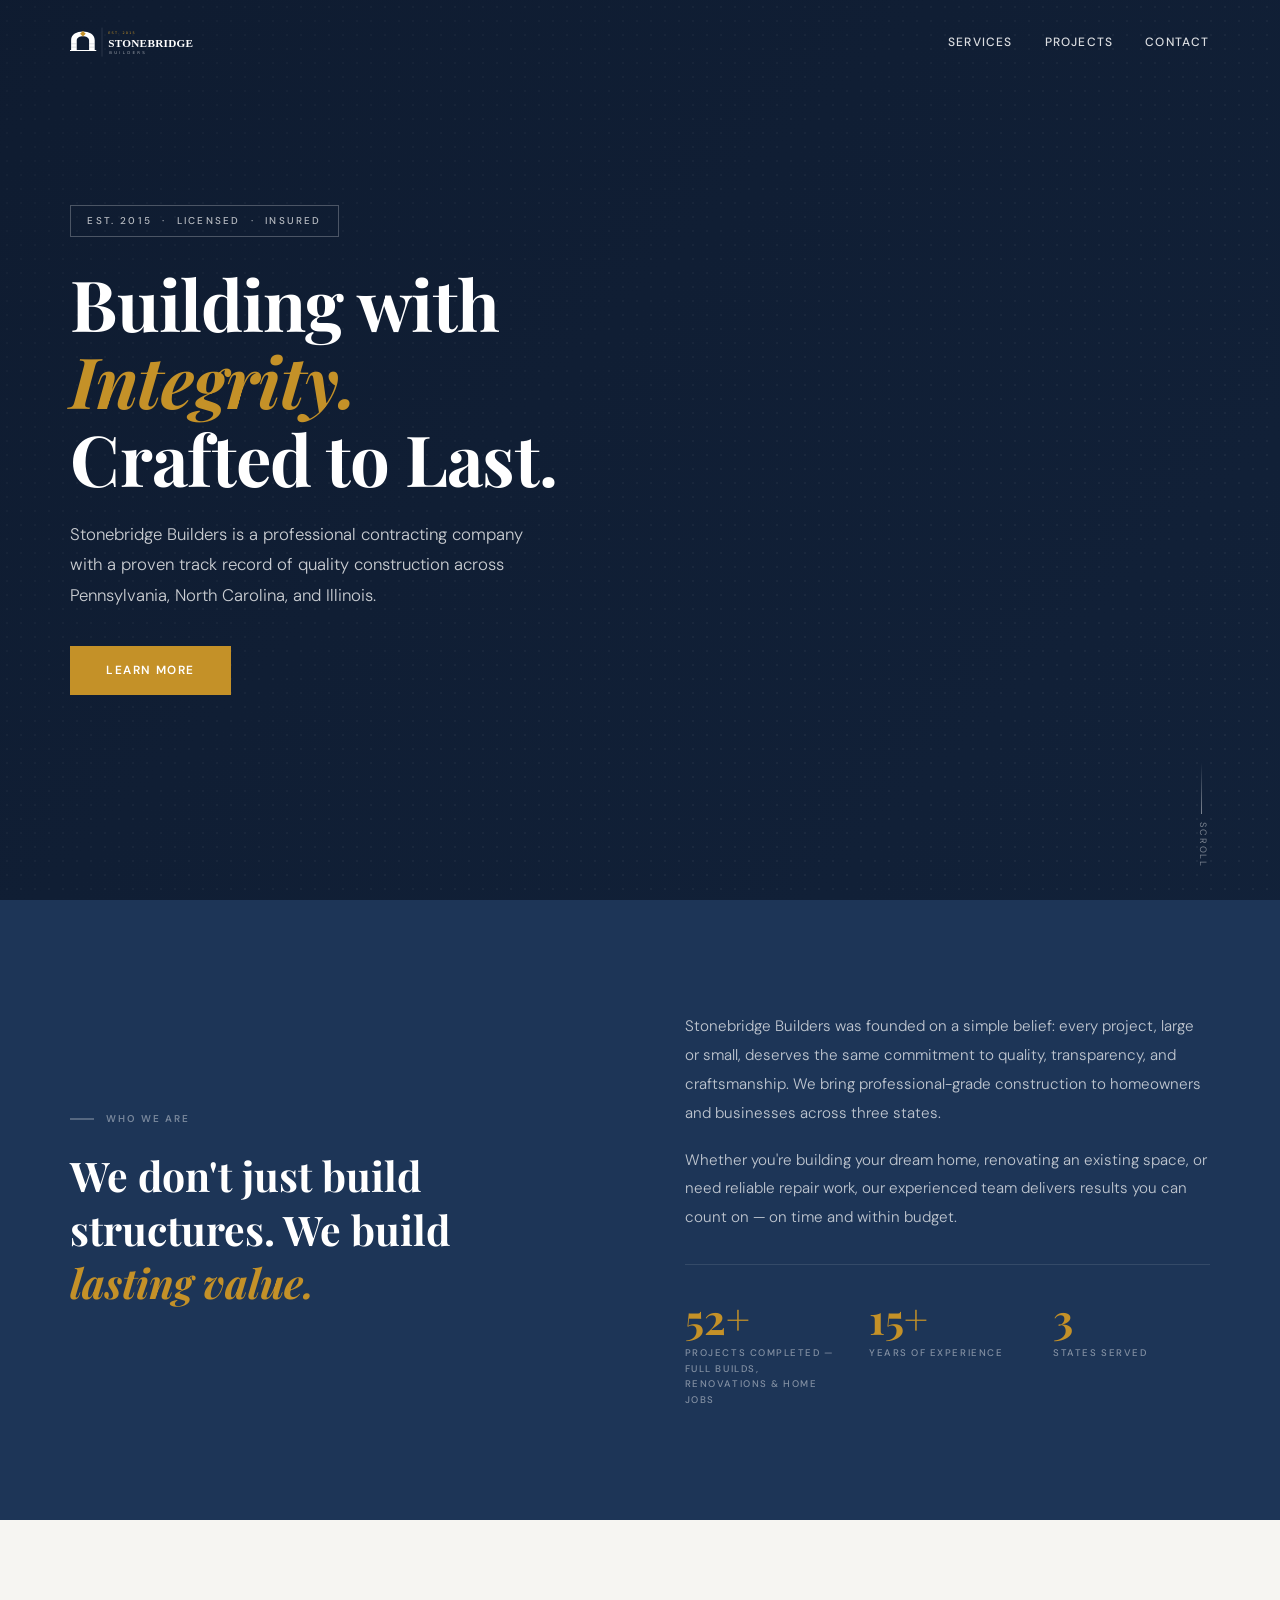
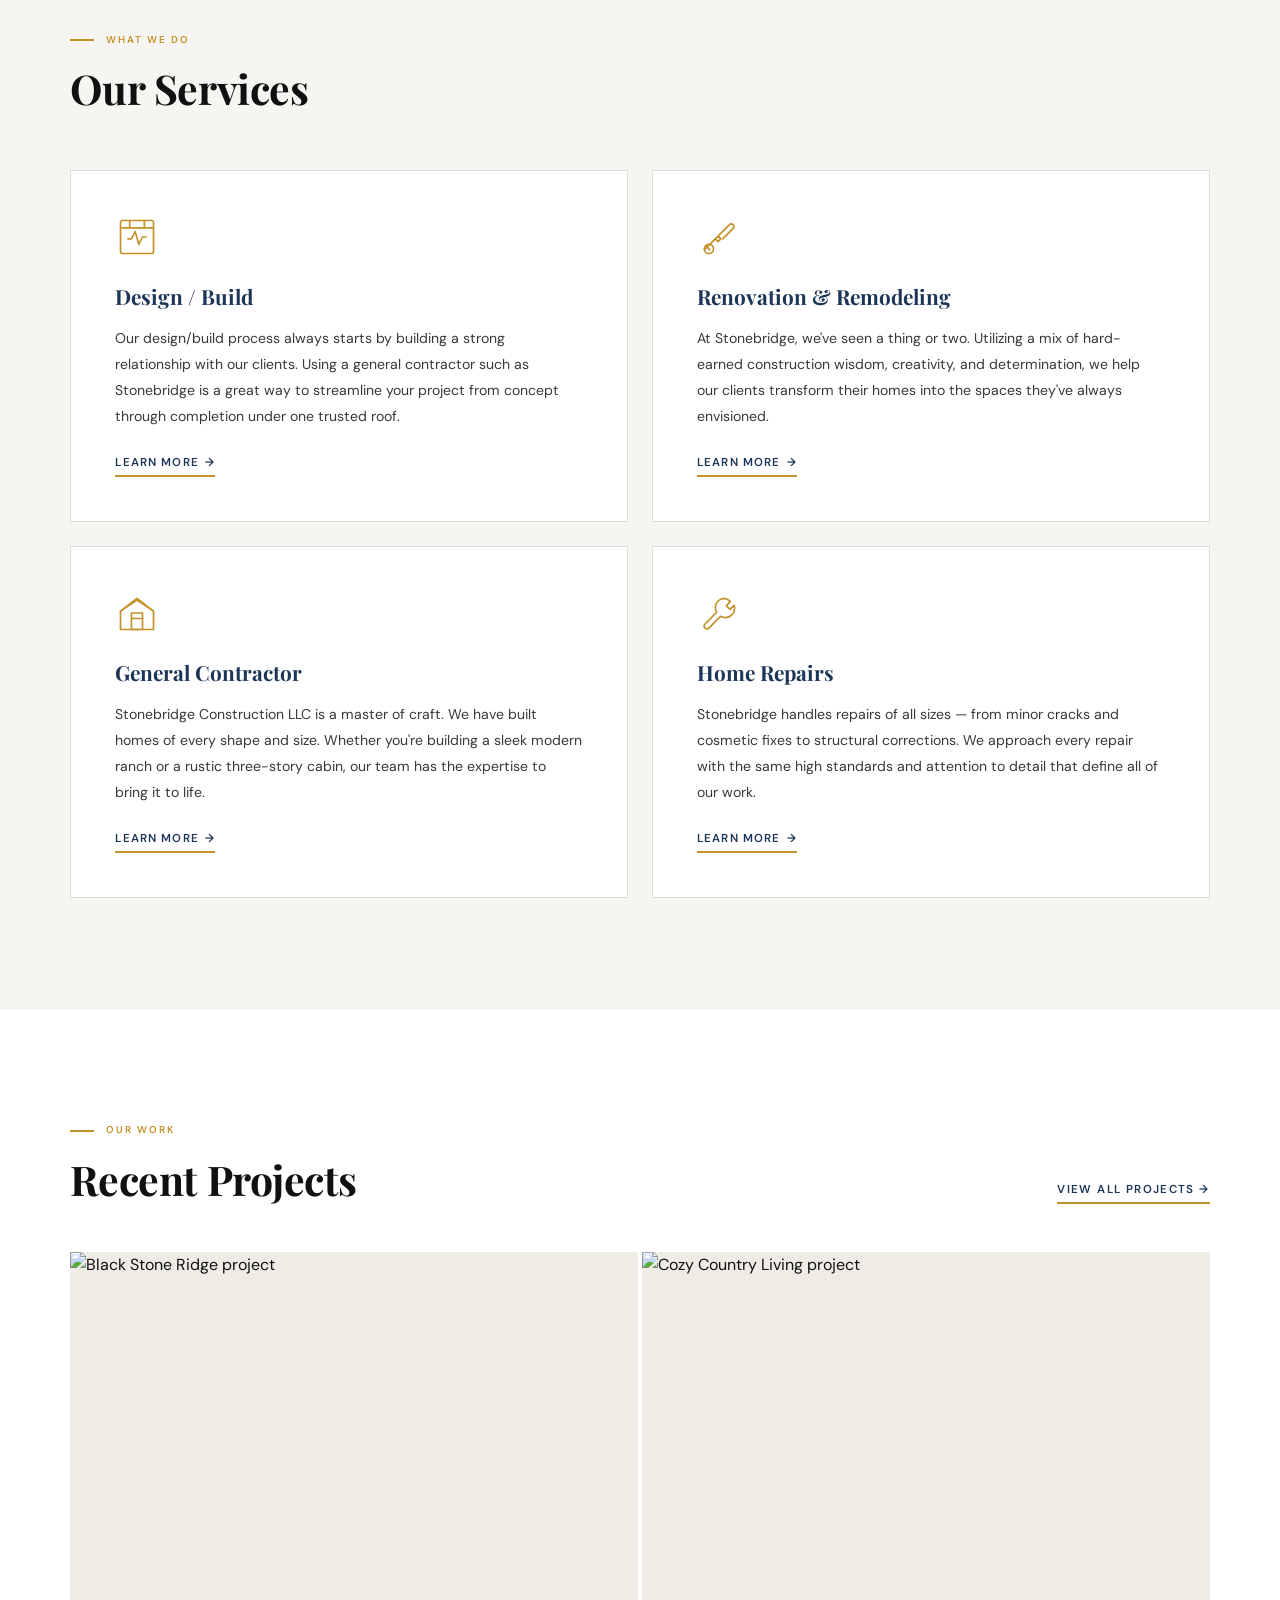
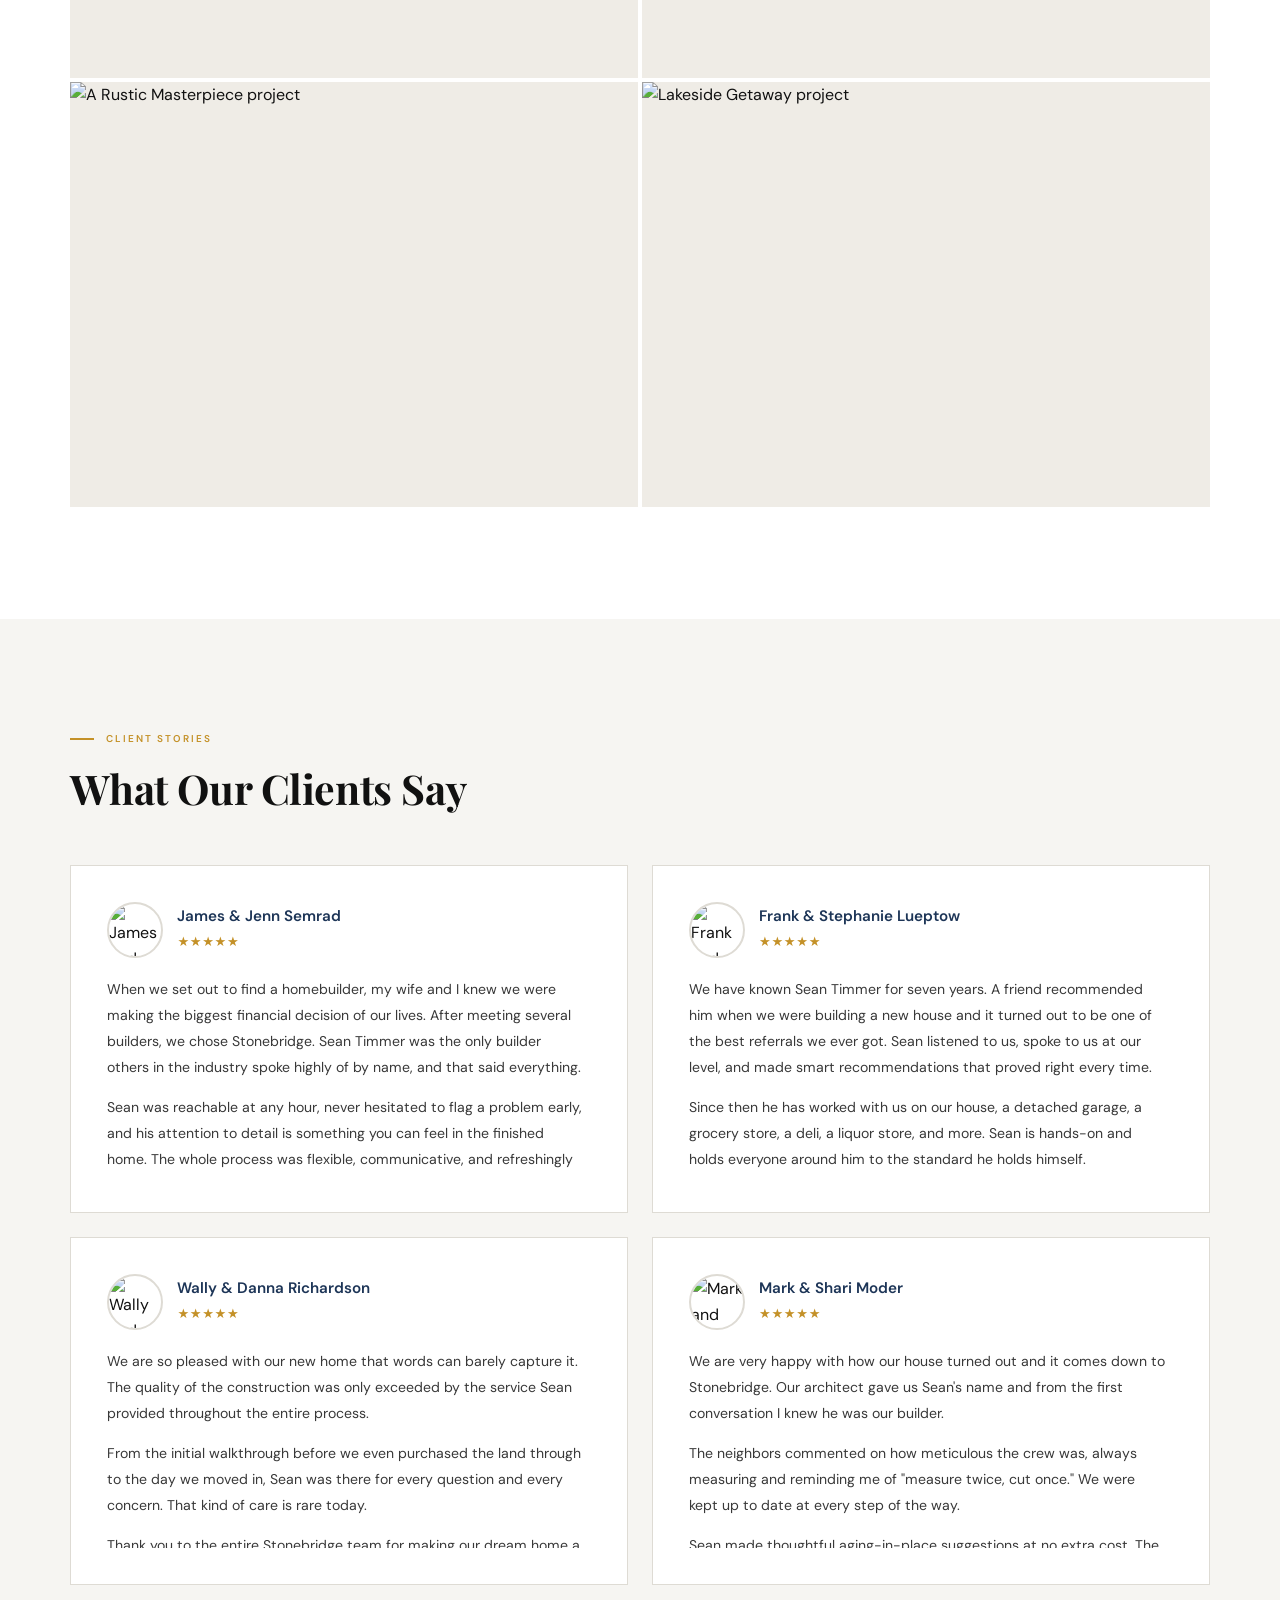
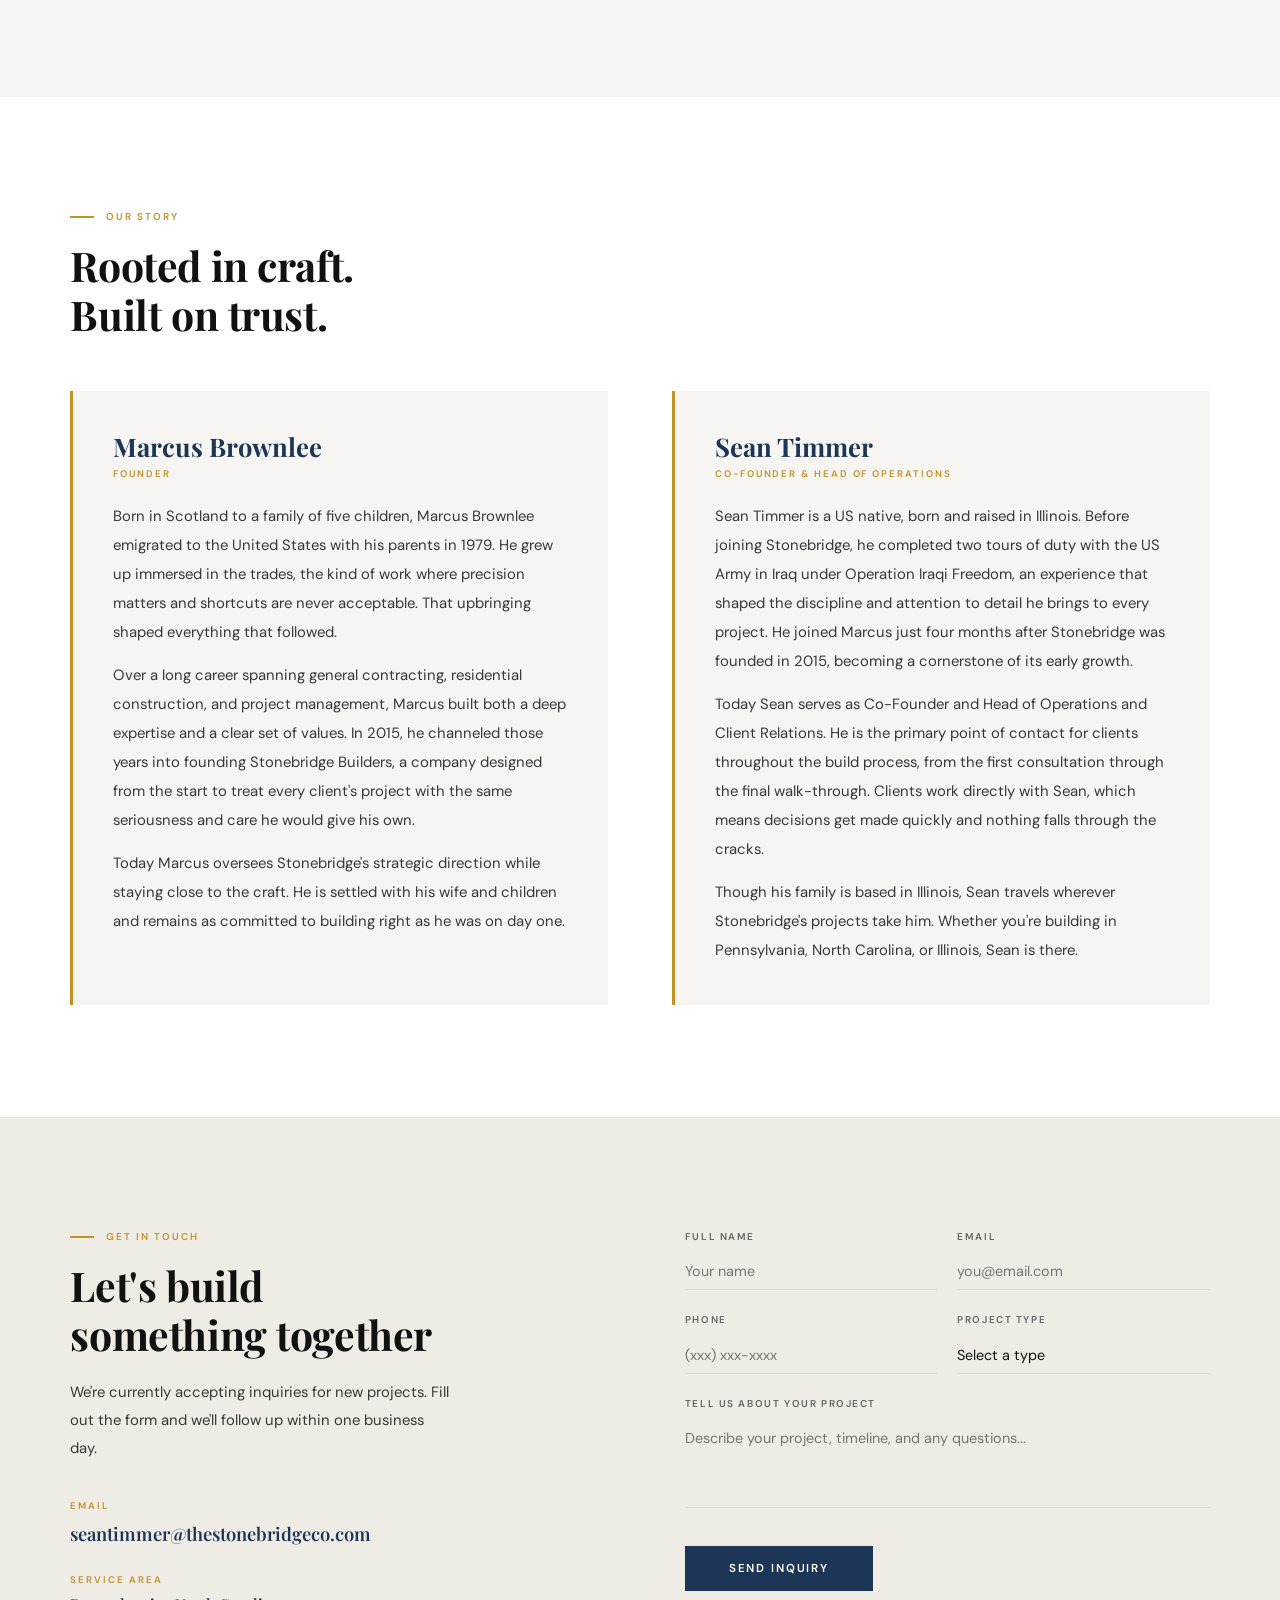
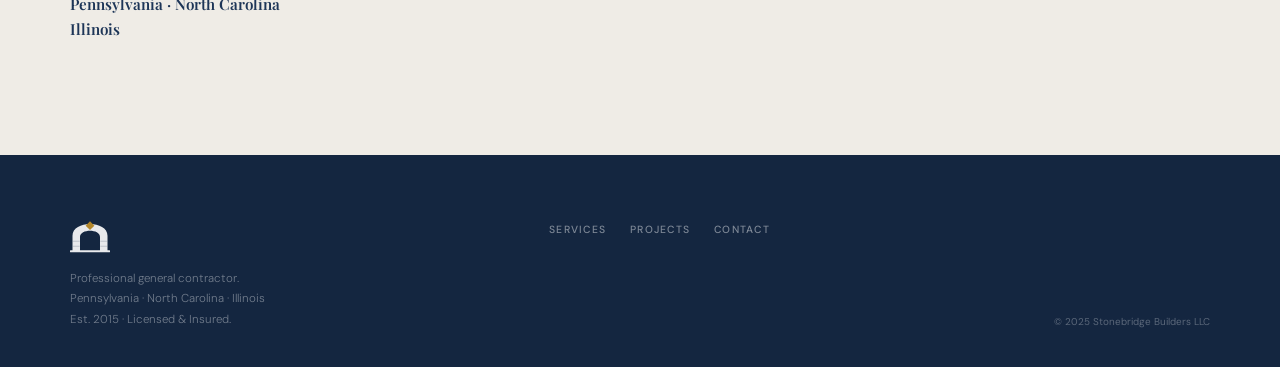
==== commit d364ae2c: "Fix: shorter hero on mobile (70vh), better photo fit, reduced Ken Burns scale Co-Authored-By: Claude" ====
--- a/index.html
+++ b/index.html
@@ -418,7 +418,9 @@
 @media (max-width: 580px) {
   nav { padding: 18px 20px; }
   nav.scrolled { padding: 12px 20px; }
-  .hero { padding: 0 20px clamp(48px, 12vw, 72px); }
+  .hero { min-height: 70vh; padding: 0 20px clamp(48px, 12vw, 72px); align-items: flex-end; padding-bottom: clamp(52px,12vw,80px); }
+  .hero-slide { transform: scale(1.05); }
+  @keyframes kenBurns { from { transform: scale(1.05); } to { transform: scale(1.0); } }
   .brand, .services, .projects-preview, .reviews, .about, .contact {
     padding-top: clamp(52px, 12vw, 80px);
     padding-bottom: clamp(52px, 12vw, 80px);
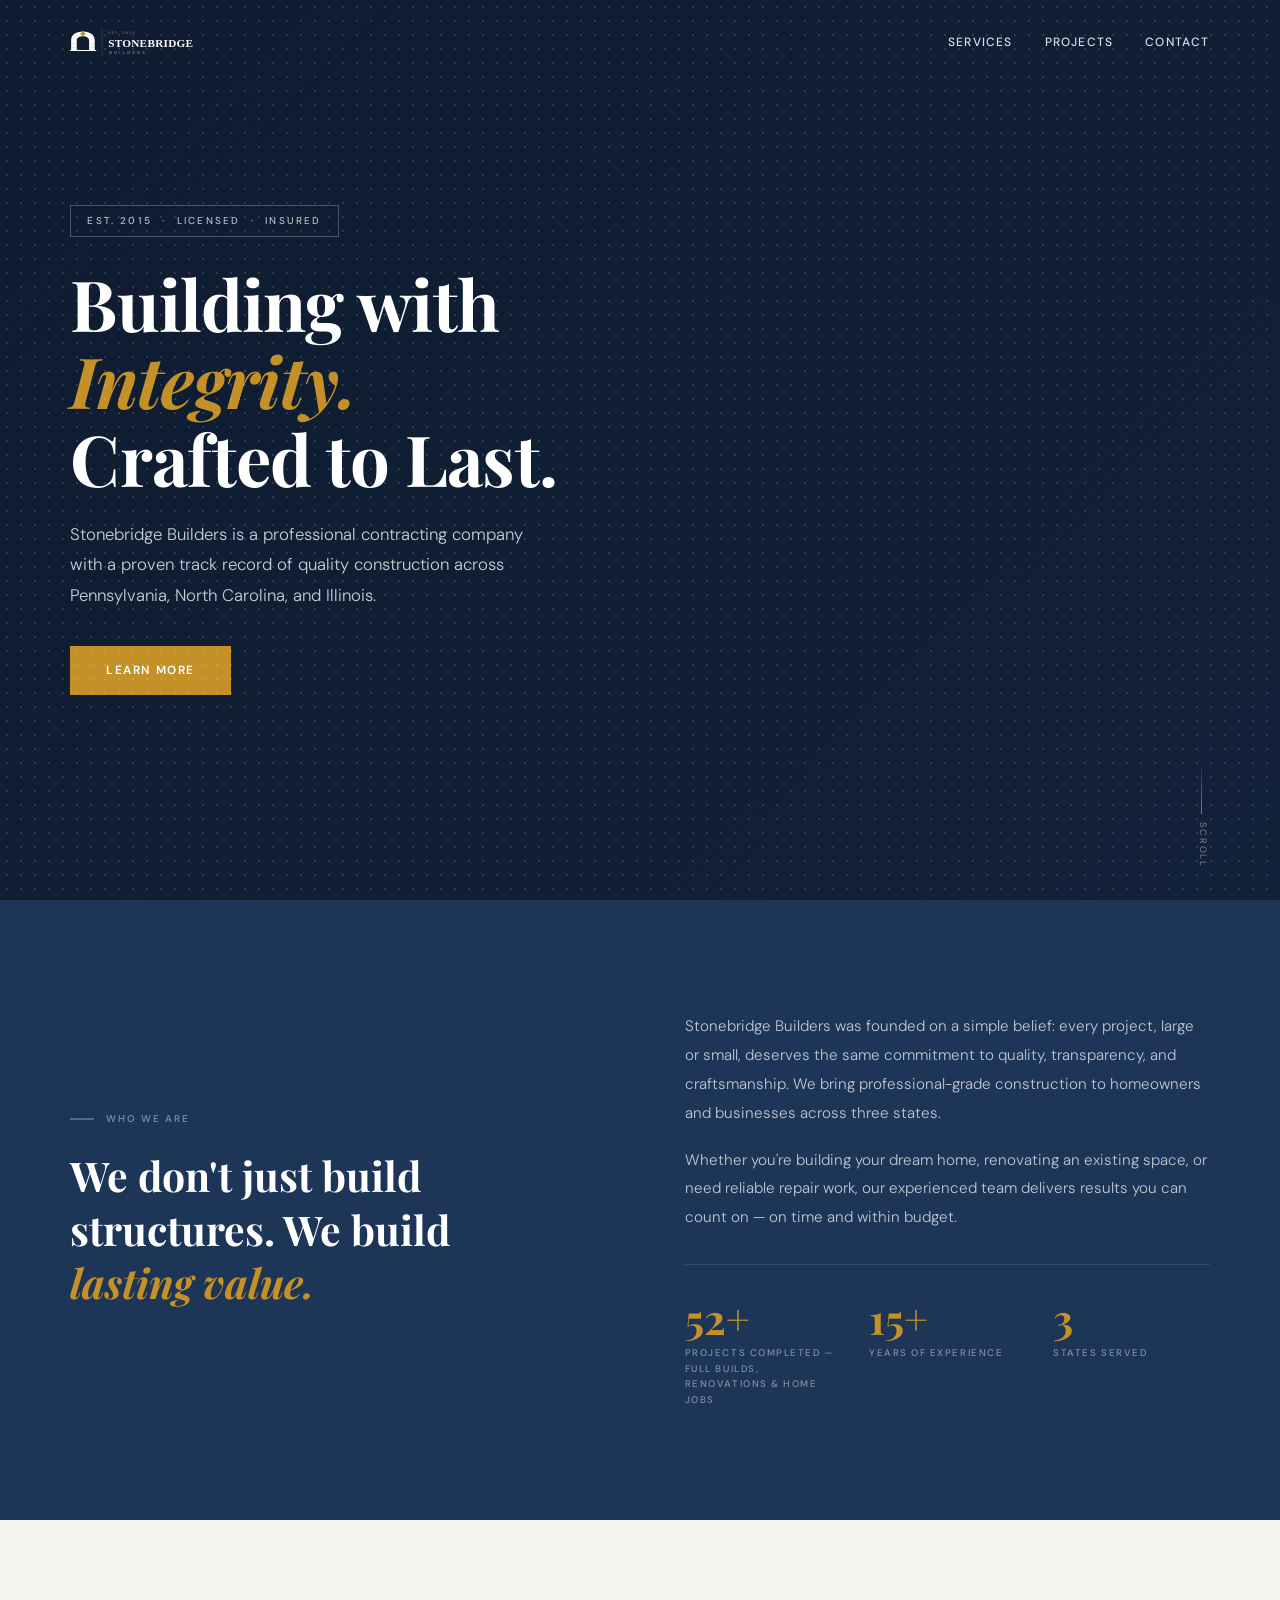
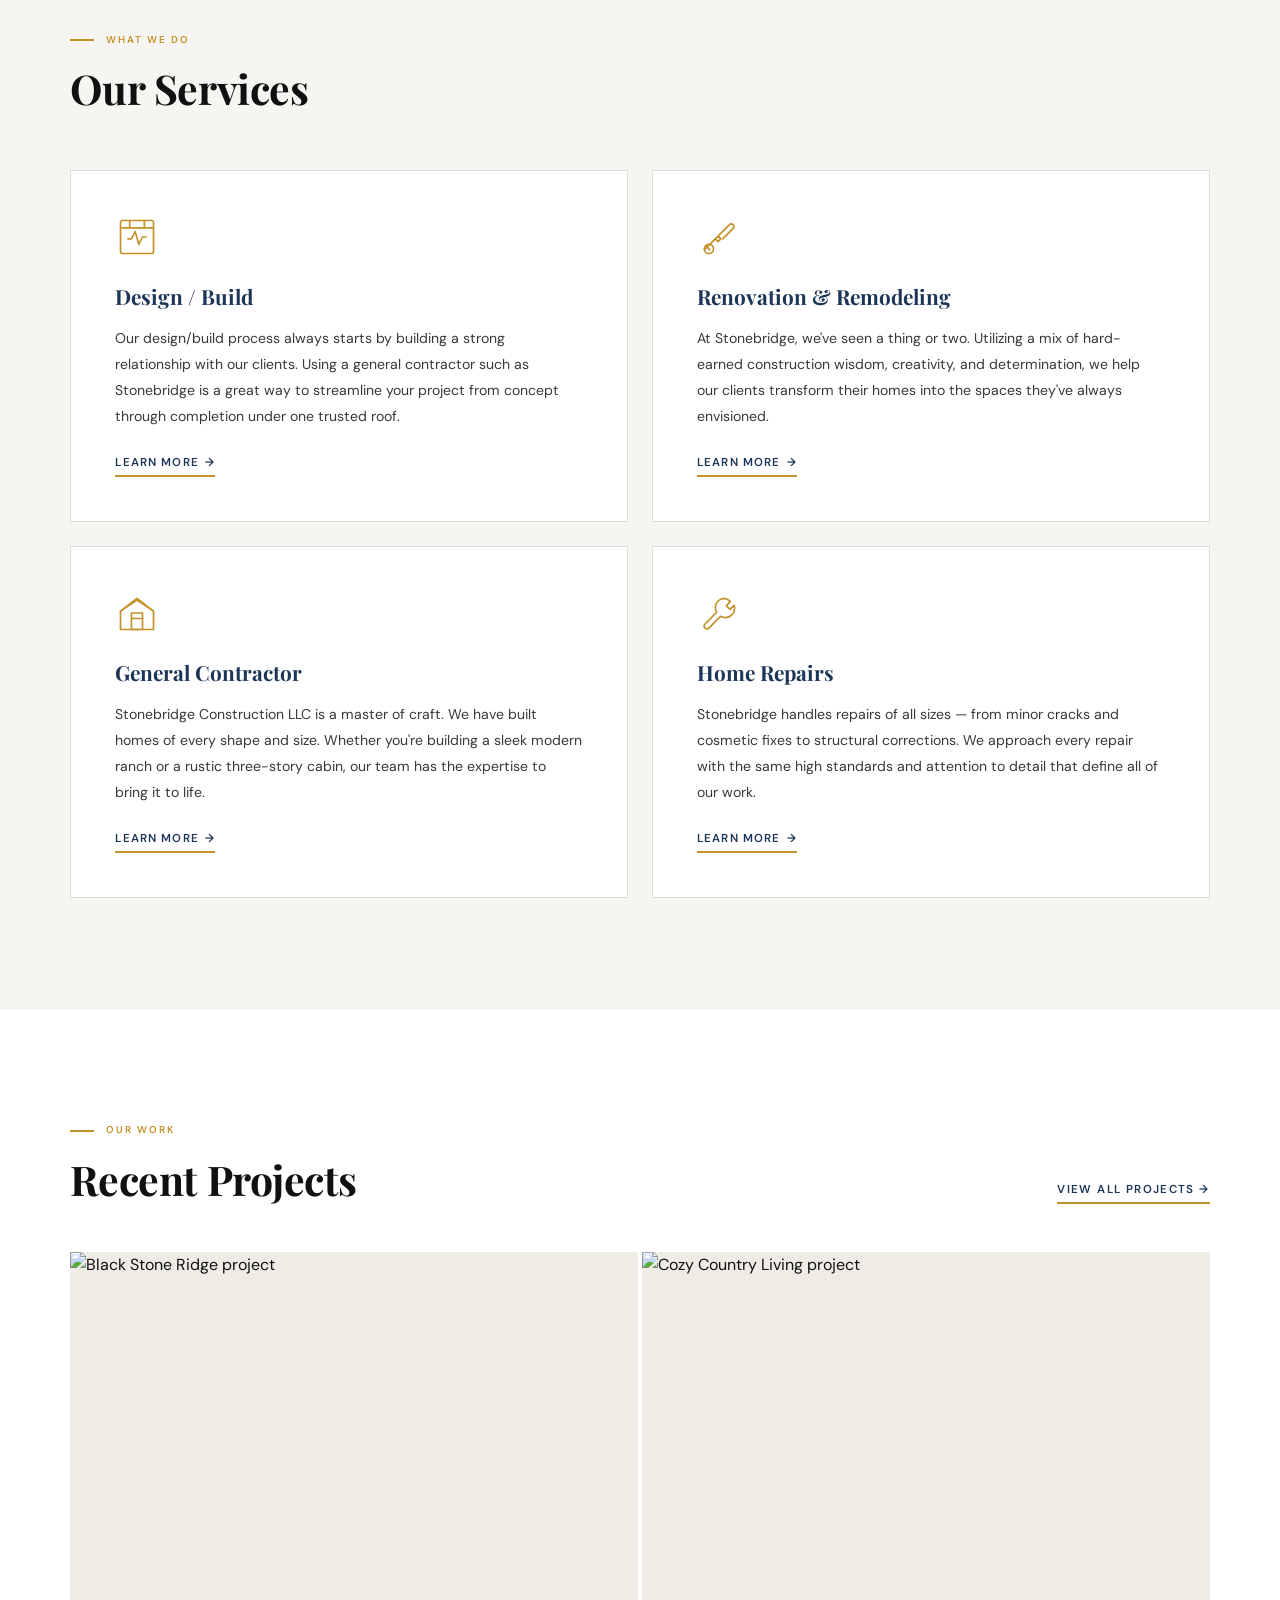
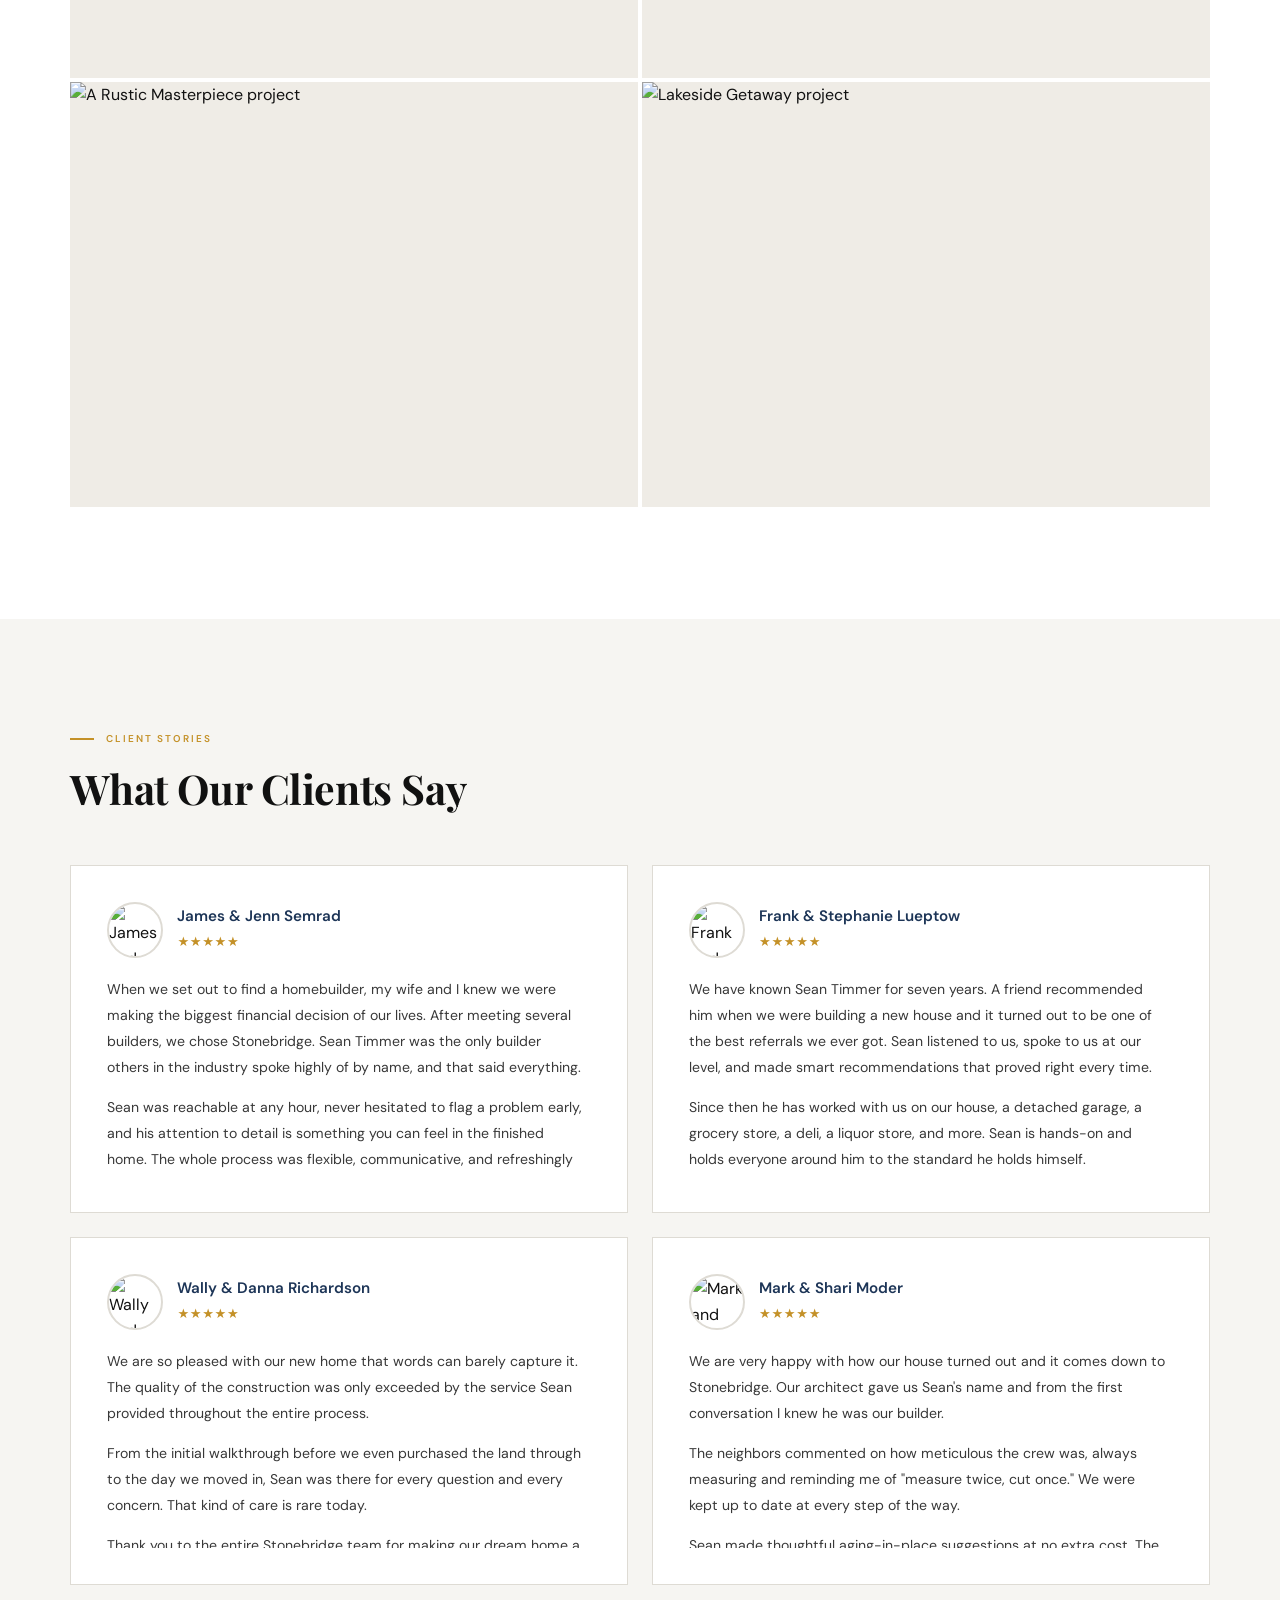
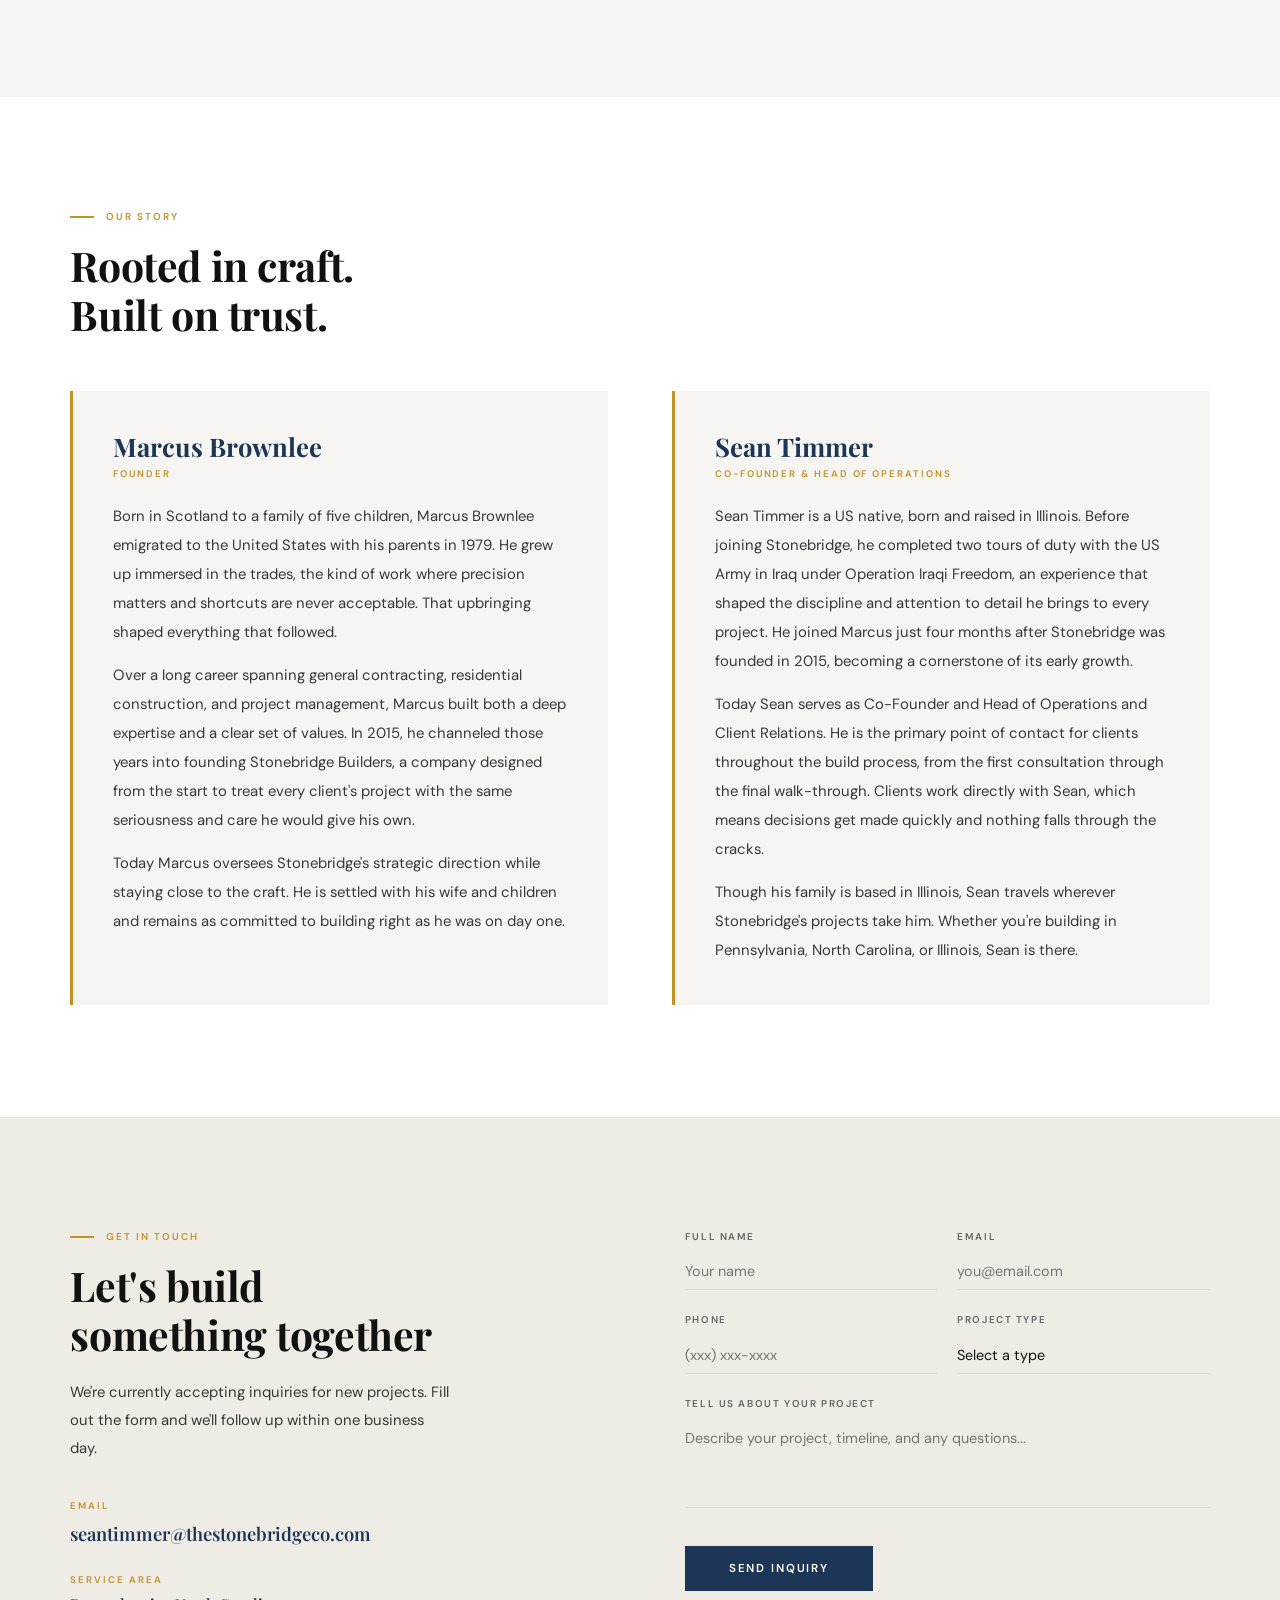
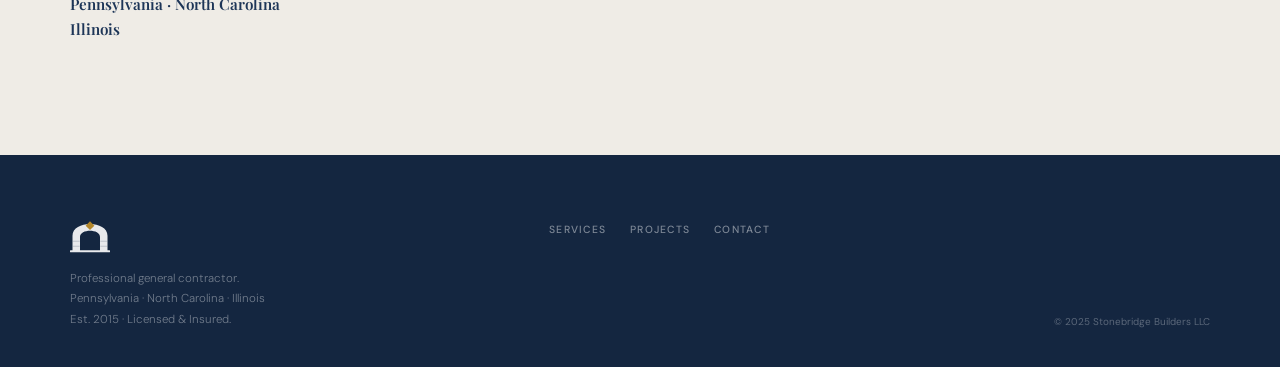
==== commit bfa8fdc2: "Fix: halftone overlay scoped to photo layer only, opacity 0.13 Co-Authored-By: Claude Sonnet 4.6 <no" ====
--- a/index.html
+++ b/index.html
@@ -154,10 +154,10 @@
   .hero-slide.active { animation: none; }
 }
 .hero-halftone {
-  position: absolute; inset: 0;
+  position: absolute; inset: 0; z-index: 10;
   background-image: radial-gradient(circle, rgba(255,255,255,1) 1px, transparent 1px);
   background-size: 14px 14px;
-  opacity: 0.07;
+  opacity: 0.13;
   pointer-events: none;
 }
 .hero-overlay {
@@ -472,8 +472,8 @@
     <div class="hero-slide" style="background-image:url('https://res.cloudinary.com/dnnvpvrle/image/upload/f_auto,q_auto,w_1600/v1774840519/62496283_2264671853582426_579849533039575040_n_lqcnh1.jpg')"></div>
     <div class="hero-slide" style="background-image:url('https://res.cloudinary.com/dnnvpvrle/image/upload/f_auto,q_auto,w_1600/v1774834004/gs_house-1-gallery-2_up7mtg.jpg')"></div>
     <div class="hero-slide" style="background-image:url('https://res.cloudinary.com/dnnvpvrle/image/upload/f_auto,q_auto,w_1600/v1774832516/gs_house-5-7_slqc2v.jpg')"></div>
-  </div>
-  <div class="hero-halftone"></div>
+    <div class="hero-halftone"></div>
+  </div>
   <div class="hero-overlay" aria-hidden="true"></div>
   <div class="hero-content">
     <span class="hero-tag">Est. 2015 &nbsp;·&nbsp; Licensed &nbsp;·&nbsp; Insured</span>
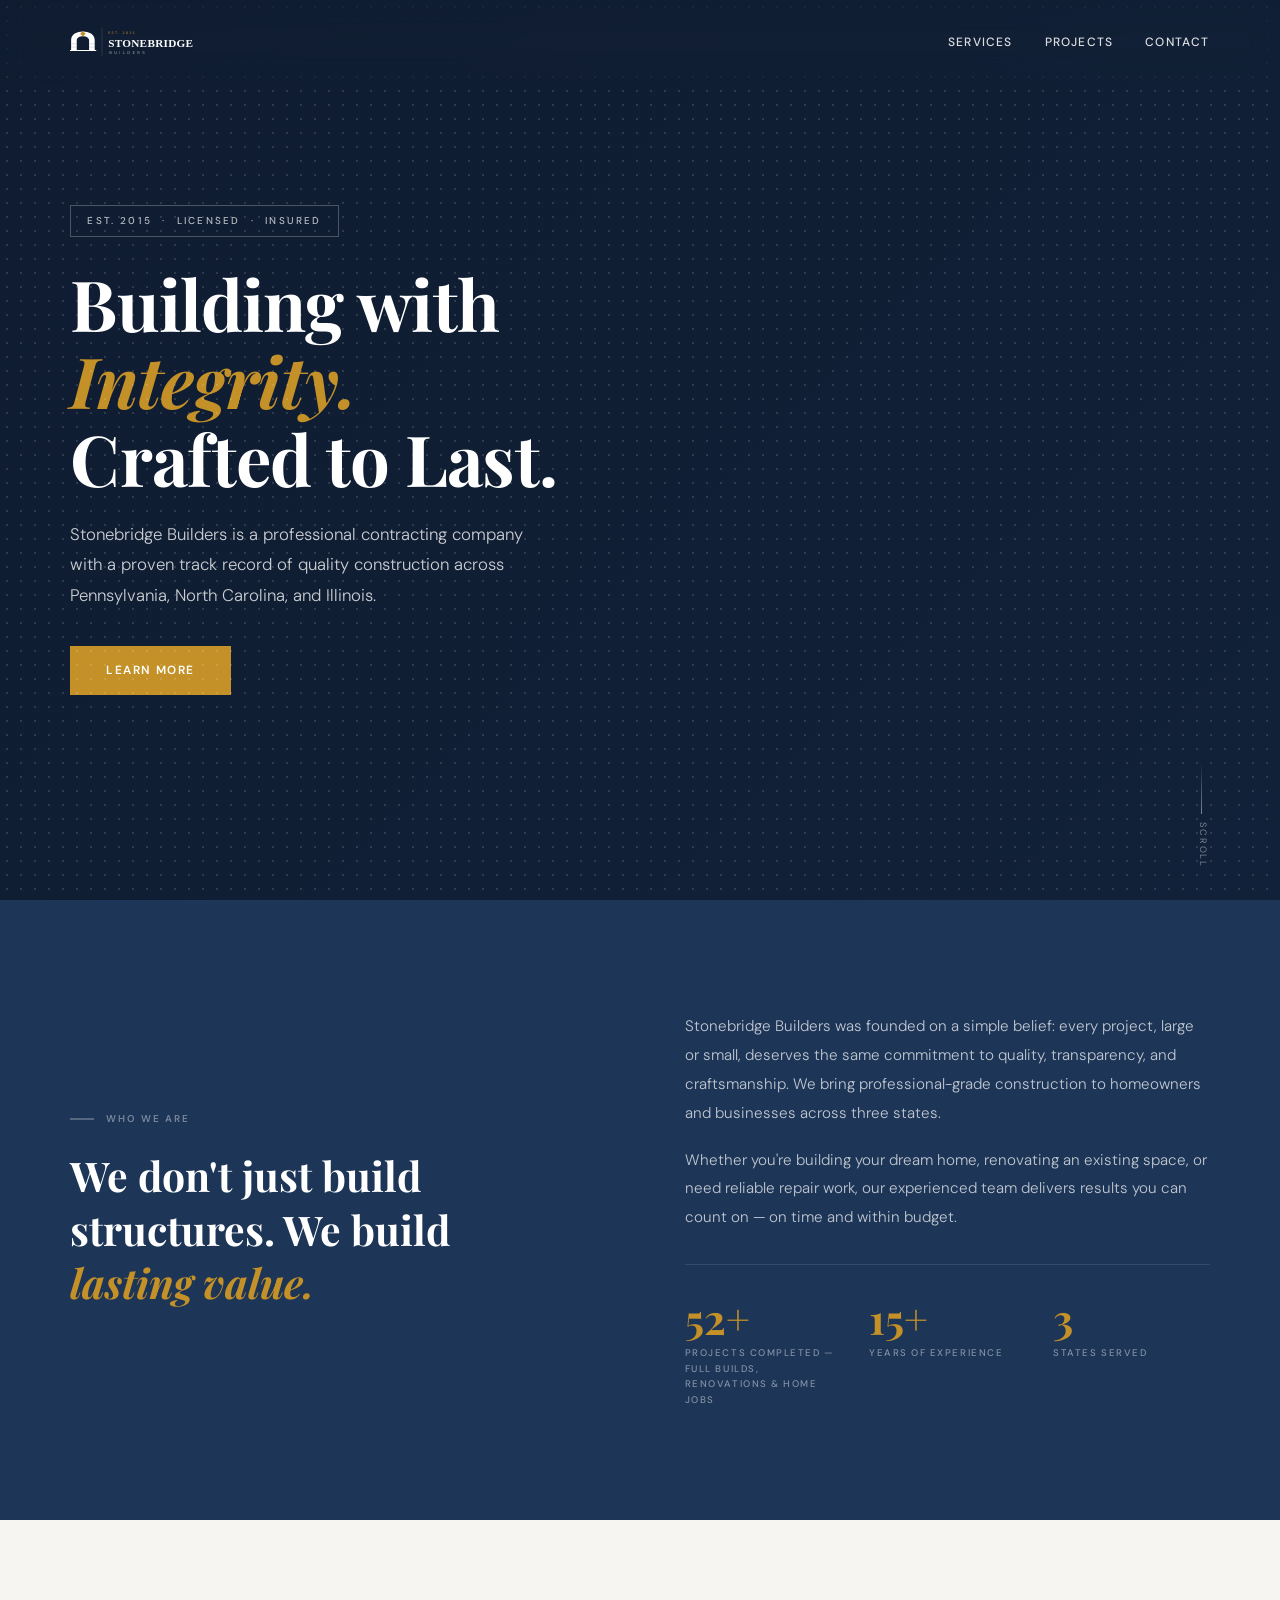
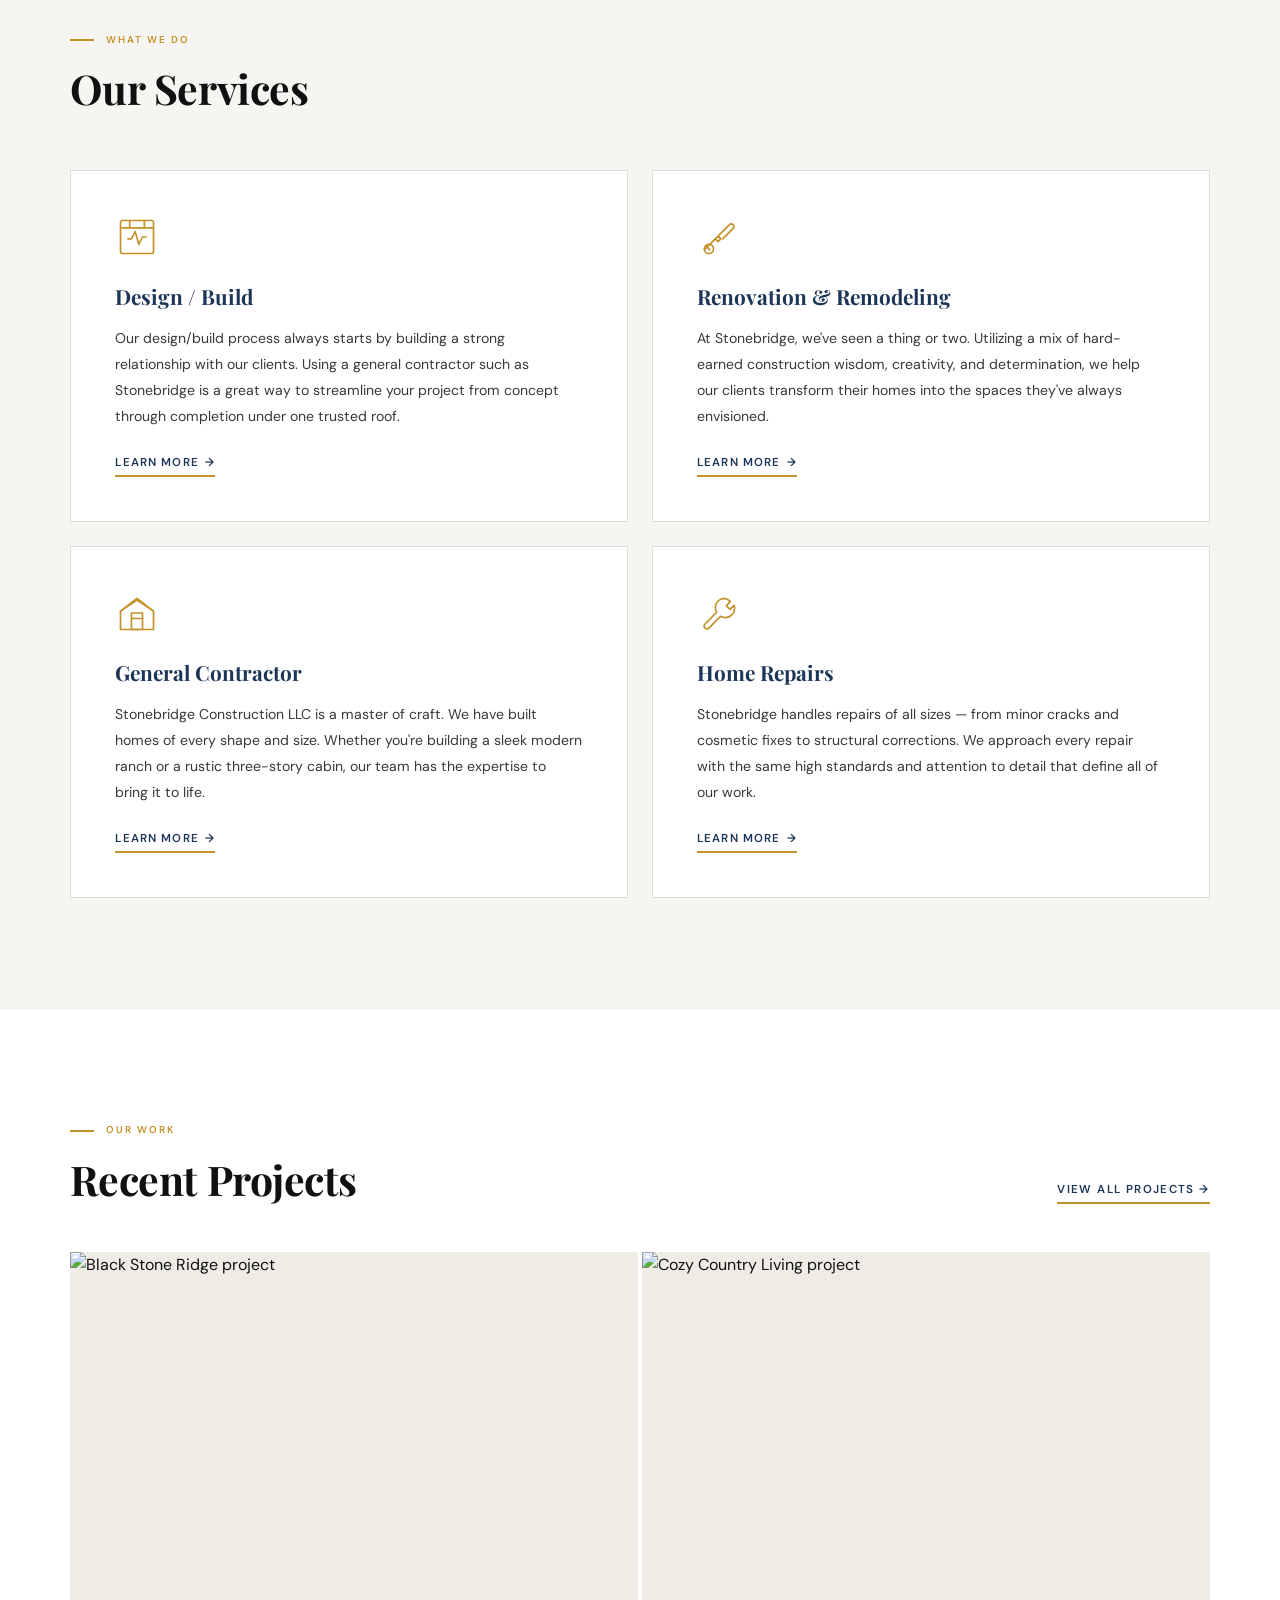
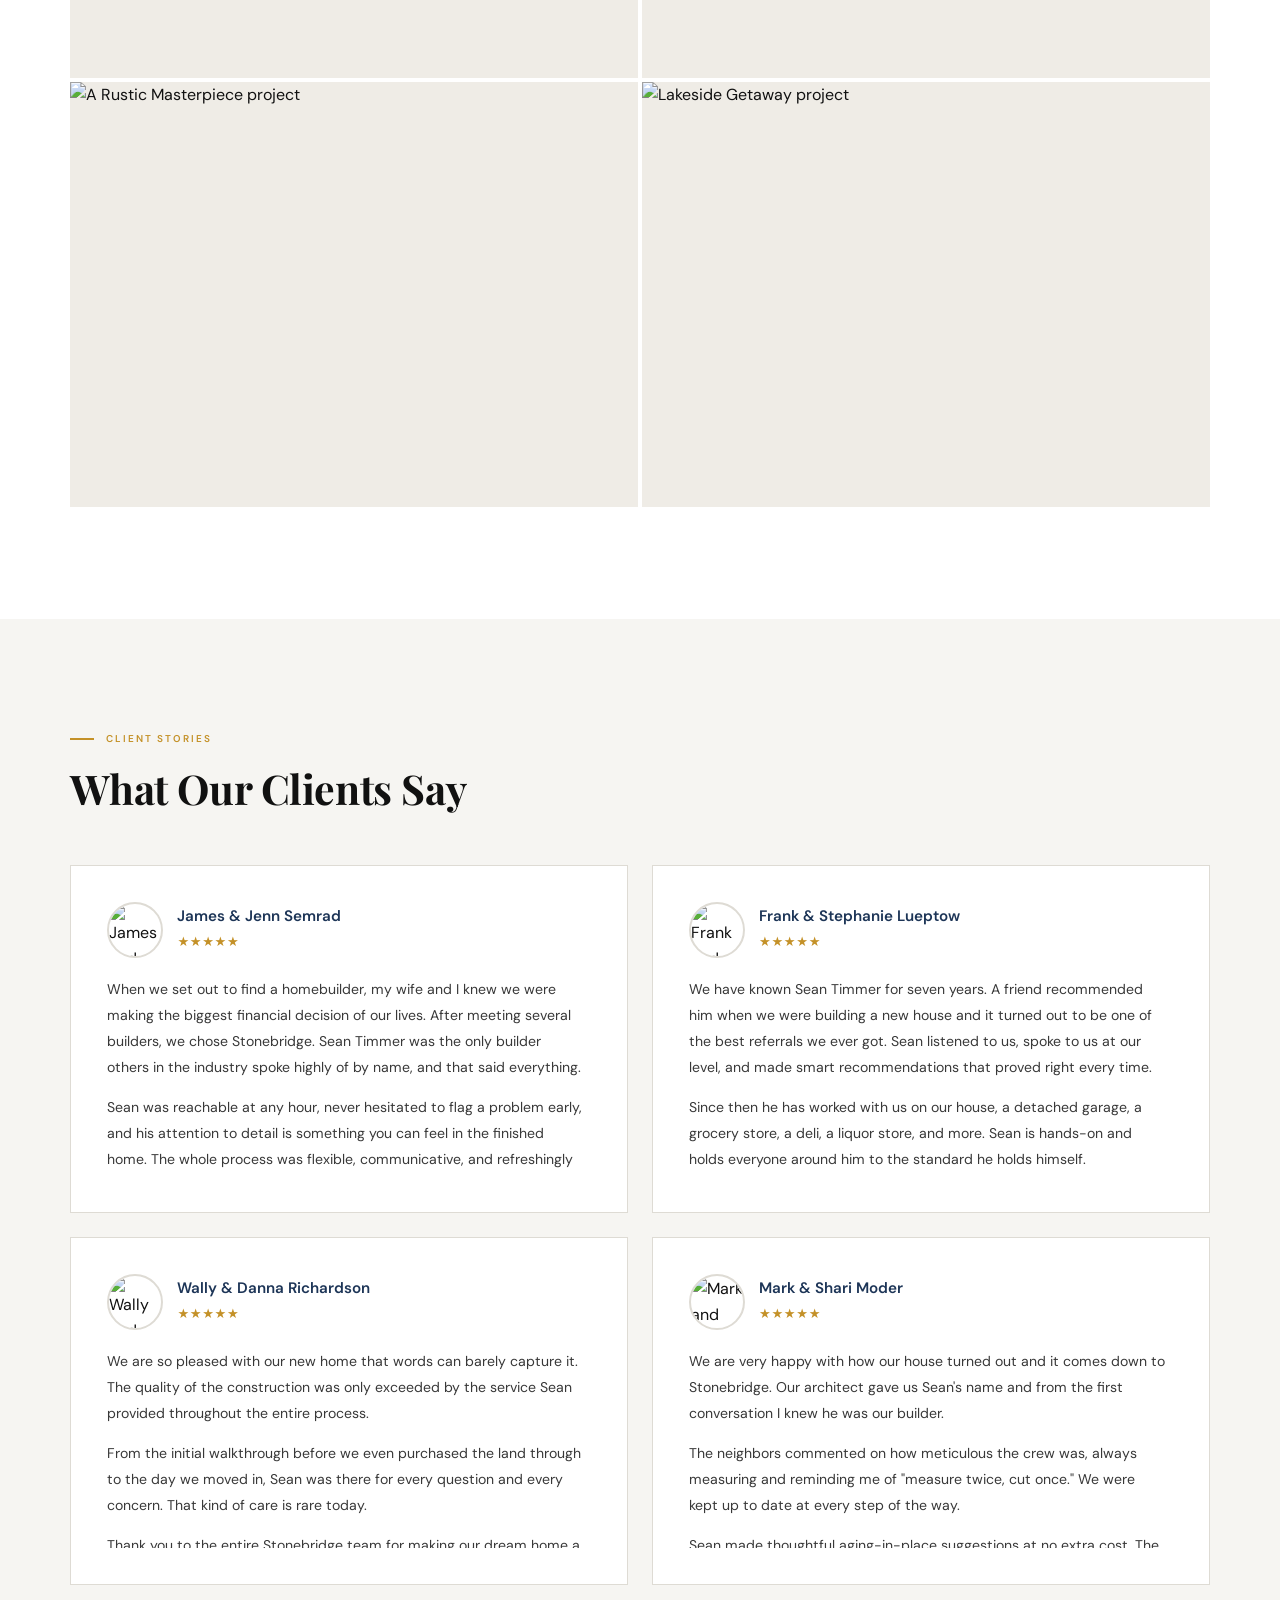
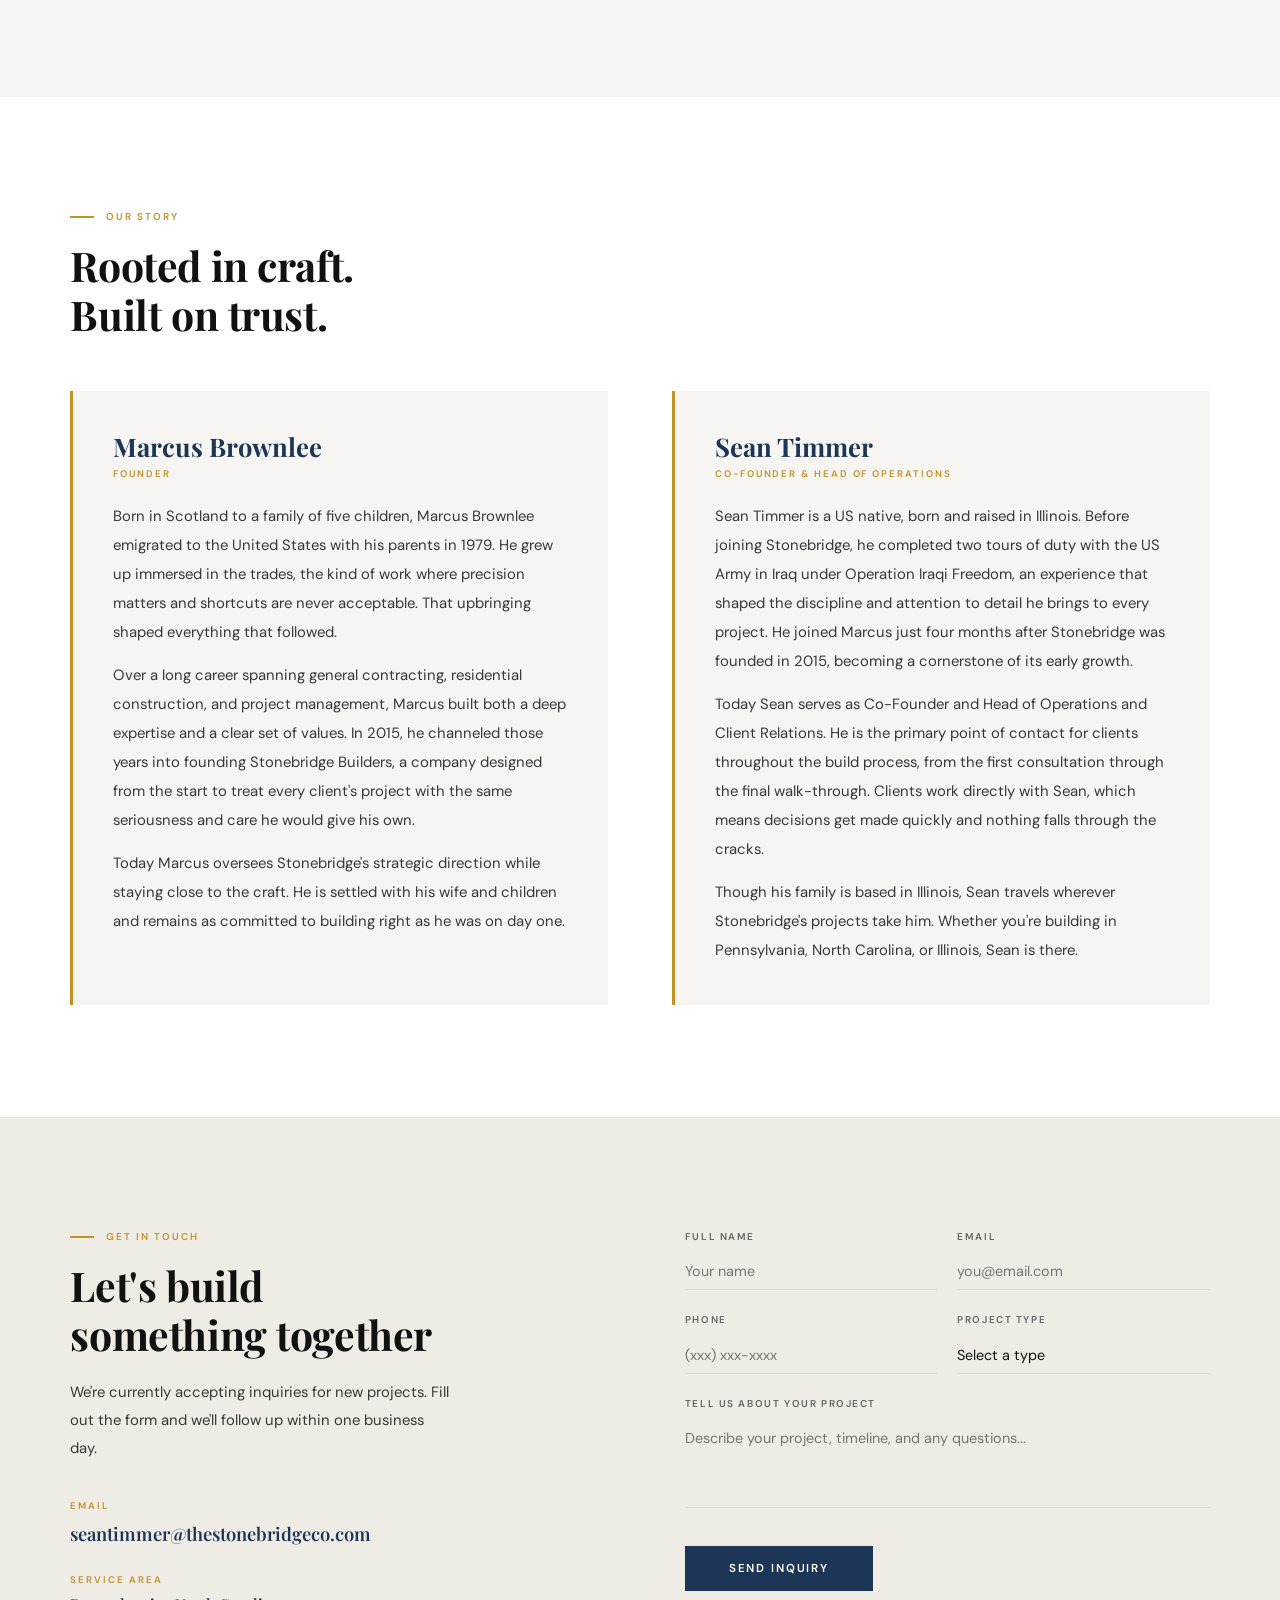
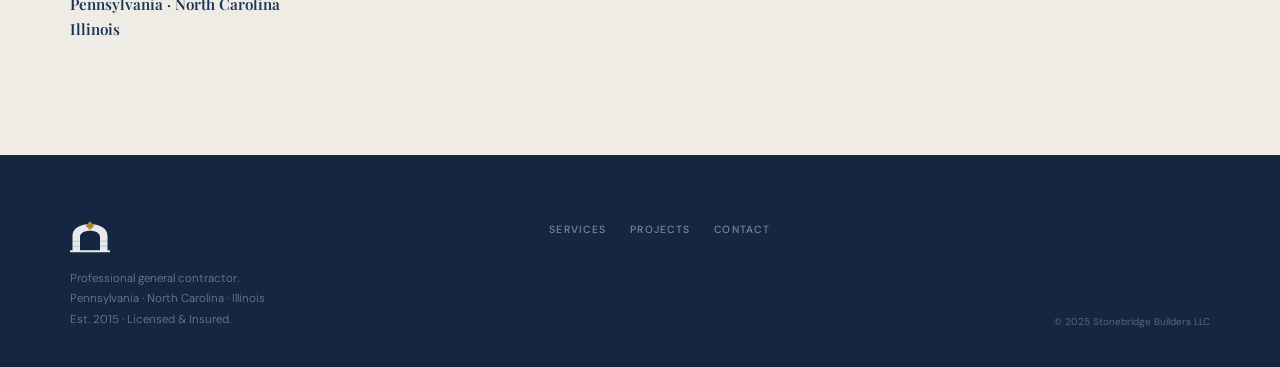
==== commit e4443733: "Feat: animated hamburger drawer, shared nav.css/nav.js across all pages - nav.css: shared design tok" ====
--- a/index.html
+++ b/index.html
@@ -10,30 +10,9 @@
 <link rel="preconnect" href="https://fonts.googleapis.com">
 <link rel="preconnect" href="https://fonts.gstatic.com" crossorigin>
 <link href="https://fonts.googleapis.com/css2?family=DM+Sans:wght@300;400;500;600&family=Playfair+Display:ital,wght@0,600;0,700;1,600&display=swap" rel="stylesheet">
+<link rel="stylesheet" href="./nav.css">
 
 <style>
-/* ─────────────────────────────────────
-   DESIGN TOKENS
-───────────────────────────────────── */
-:root {
-  --navy:      #1D3557;
-  --navy-dark: #142640;
-  --navy-lt:   #2A4A6A;
-  --amber:     #C49128;
-  --amber-h:   #A87A1E;
-  --white:     #FFFFFF;
-  --off-white: #F6F5F2;
-  --cream:     #EFECE6;
-  --border:    #DEDBD4;
-  --text:      #111111;
-  --body:      #383838;
-  --mid:       #646464;
-  --serif: 'Playfair Display', Georgia, serif;
-  --sans:  'DM Sans', system-ui, -apple-system, sans-serif;
-  --px: clamp(20px, 5.5vw, 72px);
-  --py: clamp(60px, 9vw, 112px);
-}
-
 /* ─────────────────────────────────────
    RESET
 ───────────────────────────────────── */
@@ -61,73 +40,6 @@
 body.js-ready .d1 { transition-delay: .1s; }
 body.js-ready .d2 { transition-delay: .2s; }
 body.js-ready .d3 { transition-delay: .3s; }
-
-/* ─────────────────────────────────────
-   NAVIGATION
-───────────────────────────────────── */
-nav {
-  position: fixed; top: 0; left: 0; right: 0; z-index: 100;
-  display: flex; align-items: center; justify-content: space-between;
-  padding: 22px var(--px);
-  transition: background .35s, padding .35s, box-shadow .35s;
-}
-nav.scrolled {
-  background: rgba(29,53,87,.97);
-  backdrop-filter: blur(14px);
-  -webkit-backdrop-filter: blur(14px);
-  padding: 13px var(--px);
-  box-shadow: 0 1px 0 rgba(255,255,255,.1);
-}
-.nav-logo {
-  font-family: var(--serif); font-size: clamp(1rem, 2vw, 1.3rem);
-  font-weight: 700; color: #fff; letter-spacing: .02em;
-  z-index: 110; position: relative; transition: color .3s;
-  display: flex; align-items: center; gap: 10px;
-}
-.logo-white { display: block; }
-.logo-dark  { display: none; }
-
-.nav-links { display: flex; gap: clamp(18px, 2.5vw, 36px); list-style: none; }
-.nav-links a {
-  font-size: .75rem; font-weight: 500; letter-spacing: .1em;
-  text-transform: uppercase; color: rgba(255,255,255,.85);
-  transition: color .25s; border-bottom: 1px solid transparent; padding-bottom: 2px;
-}
-.nav-links a:hover { color: #fff; border-color: rgba(255,255,255,.5); }
-
-/* ─────────────────────────────────────
-   HAMBURGER
-───────────────────────────────────── */
-.hamburger {
-  display: none; flex-direction: column; justify-content: center; gap: 5px;
-  width: 34px; height: 34px; background: none; border: none; cursor: pointer;
-  z-index: 110; position: relative; padding: 2px;
-}
-.hamburger span {
-  display: block; height: 2px; border-radius: 2px; background: #fff;
-  transition: background .3s, transform .35s, opacity .3s;
-  transform-origin: center;
-}
-.hamburger[aria-expanded="true"] span:nth-child(1) { transform: translateY(7px) rotate(45deg); background: var(--navy) !important; }
-.hamburger[aria-expanded="true"] span:nth-child(2) { opacity: 0; }
-.hamburger[aria-expanded="true"] span:nth-child(3) { transform: translateY(-7px) rotate(-45deg); background: var(--navy) !important; }
-nav.scrolled .hamburger span { background: #fff; }
-
-/* ─────────────────────────────────────
-   MOBILE DRAWER
-───────────────────────────────────── */
-.nav-drawer {
-  display: none; position: fixed; inset: 0; z-index: 90;
-  background: #fff; flex-direction: column;
-  align-items: center; justify-content: center; gap: 28px;
-  opacity: 0; pointer-events: none; transition: opacity .3s;
-}
-.nav-drawer.is-open { display: flex; opacity: 1; pointer-events: all; }
-.nav-drawer a {
-  font-family: var(--serif); font-size: clamp(1.8rem, 7vw, 2.6rem);
-  font-weight: 700; color: var(--navy); letter-spacing: .02em; transition: color .25s;
-}
-.nav-drawer a:hover { color: var(--amber); }
 
 /* ─────────────────────────────────────
    HERO
@@ -401,8 +313,6 @@
    RESPONSIVE — TABLET
 ───────────────────────────────────── */
 @media (max-width: 900px) {
-  .nav-links { display: none; }
-  .hamburger { display: flex; }
   .hero-scroll { display: none; }
   .brand { grid-template-columns: 1fr; gap: 44px; }
   .services-grid { grid-template-columns: 1fr; }
@@ -416,8 +326,6 @@
    RESPONSIVE — MOBILE
 ───────────────────────────────────── */
 @media (max-width: 580px) {
-  nav { padding: 18px 20px; }
-  nav.scrolled { padding: 12px 20px; }
   .hero { min-height: 70vh; padding: 0 20px clamp(48px, 12vw, 72px); align-items: flex-end; padding-bottom: clamp(52px,12vw,80px); }
   .hero-slide { transform: scale(1.05); }
   @keyframes kenBurns { from { transform: scale(1.05); } to { transform: scale(1.0); } }
@@ -441,7 +349,7 @@
 <body>
 
 <!-- ══ NAV ══ -->
-<nav id="mainNav">
+<nav id="mainNav" data-transparent>
   <a href="./index.html" class="nav-logo" aria-label="Stonebridge Builders — Home">
     <img src="./logo-white.svg" alt="Stonebridge Builders" class="logo-white" height="38">
     <img src="./logo-dark.svg"  alt="Stonebridge Builders" class="logo-dark"  height="38">
@@ -459,7 +367,7 @@
 
 <!-- Mobile drawer -->
 <div class="nav-drawer" id="mobileMenu" role="dialog" aria-modal="true" aria-label="Navigation menu" aria-hidden="true">
-  <img src="./logo-icon-white.svg" alt="Stonebridge Builders" style="height:48px;width:auto;margin-bottom:8px;">
+  <img src="./logo-icon-white.svg" alt="Stonebridge Builders" class="nav-drawer-logo">
   <a href="./services.html" class="drawer-link">Services</a>
   <a href="./projects.html" class="drawer-link">Projects</a>
   <a href="./contact.html" class="drawer-link">Contact</a>
@@ -794,6 +702,7 @@
   <p class="footer-copy">&copy; 2025 Stonebridge Builders LLC</p>
 </footer>
 
+<script src="./nav.js"></script>
 <script data-cfasync="false" src="/cdn-cgi/scripts/5c5dd728/cloudflare-static/email-decode.min.js"></script><script>
 /* ── Step 1: Tell CSS that JS is running — unlocks scroll animations ── */
 document.body.classList.add('js-ready');
@@ -816,39 +725,6 @@
   }, 8000);
 }());
 
-/* ── Nav: add .scrolled class when user scrolls down ── */
-var nav = document.getElementById('mainNav');
-window.addEventListener('scroll', function () {
-  nav.classList.toggle('scrolled', window.scrollY > 55);
-}, { passive: true });
-
-/* ── Mobile drawer ── */
-var ham = document.getElementById('hamburger');
-var drawer = document.getElementById('mobileMenu');
-var drawerLinks = drawer.querySelectorAll('.drawer-link');
-
-function openDrawer() {
-  ham.setAttribute('aria-expanded', 'true');
-  drawer.setAttribute('aria-hidden', 'false');
-  drawer.classList.add('is-open');
-  document.body.style.overflow = 'hidden';
-  if (drawerLinks[0]) drawerLinks[0].focus();
-}
-function closeDrawer() {
-  ham.setAttribute('aria-expanded', 'false');
-  drawer.setAttribute('aria-hidden', 'true');
-  drawer.classList.remove('is-open');
-  document.body.style.overflow = '';
-  ham.focus();
-}
-ham.addEventListener('click', function () {
-  ham.getAttribute('aria-expanded') === 'false' ? openDrawer() : closeDrawer();
-});
-drawerLinks.forEach(function (l) { l.addEventListener('click', closeDrawer); });
-document.addEventListener('keydown', function (e) {
-  if (e.key === 'Escape' && ham.getAttribute('aria-expanded') === 'true') closeDrawer();
-});
-
 /* ── Scroll reveal (IntersectionObserver) ── */
 if ('IntersectionObserver' in window) {
   var observer = new IntersectionObserver(function (entries) {
--- a/nav.css
+++ b/nav.css
@@ -0,0 +1,166 @@
+/* ================================================
+   nav.css — Shared navigation, tokens & drawer
+   Stonebridge Builders
+   ================================================ */
+
+/* ── DESIGN TOKENS ── */
+:root {
+  --navy:       #1D3557;
+  --navy-dark:  #142640;
+  --navy-light: #2A4A6A;
+  --navy-lt:    #2A4A6A;
+  --amber:      #C49128;
+  --amber-h:    #A87A1E;
+  --white:      #FFFFFF;
+  --off-white:  #F6F5F2;
+  --cream:      #EFECE6;
+  --border:     #DEDBD4;
+  --text:       #111111;
+  --body:       #383838;
+  --mid:        #646464;
+  --serif: 'Playfair Display', Georgia, serif;
+  --sans:  'DM Sans', system-ui, -apple-system, sans-serif;
+  --px: clamp(20px, 5.5vw, 72px);
+  --py: clamp(60px, 9vw, 112px);
+}
+
+/* ── NAV BASE (sticky white — interior pages) ── */
+nav {
+  position: sticky; top: 0; z-index: 100;
+  display: flex; align-items: center; justify-content: space-between;
+  padding: 14px var(--px);
+  background: rgba(255,255,255,.97);
+  backdrop-filter: blur(14px); -webkit-backdrop-filter: blur(14px);
+  box-shadow: 0 1px 0 var(--border);
+  transition: background .35s, padding .35s, box-shadow .35s;
+}
+
+/* ── NAV TRANSPARENT VARIANT (homepage — fixed, starts clear) ── */
+nav[data-transparent] {
+  position: fixed; left: 0; right: 0;
+  background: transparent;
+  box-shadow: none;
+  padding: 22px var(--px);
+}
+nav[data-transparent].scrolled {
+  background: rgba(29,53,87,.97);
+  backdrop-filter: blur(14px); -webkit-backdrop-filter: blur(14px);
+  padding: 13px var(--px);
+  box-shadow: 0 1px 0 rgba(255,255,255,.1);
+}
+
+/* ── LOGO ── */
+.nav-logo {
+  z-index: 110; position: relative;
+  display: flex; align-items: center;
+}
+.nav-logo img { height: 38px; width: auto; display: block; }
+.logo-white { display: none; }
+.logo-dark  { display: block; }
+nav[data-transparent] .logo-white { display: block; }
+nav[data-transparent] .logo-dark  { display: none; }
+
+/* ── NAV LINKS ── */
+.nav-links { display: flex; gap: clamp(18px, 2.5vw, 36px); list-style: none; }
+.nav-links a {
+  font-size: .75rem; font-weight: 500; letter-spacing: .1em;
+  text-transform: uppercase; color: var(--body);
+  transition: color .25s; border-bottom: 1px solid transparent; padding-bottom: 2px;
+}
+.nav-links a:hover,
+.nav-links a.active { color: var(--navy); border-color: var(--navy); }
+nav[data-transparent] .nav-links a { color: rgba(255,255,255,.85); }
+nav[data-transparent] .nav-links a:hover,
+nav[data-transparent] .nav-links a.active { color: #fff; border-color: rgba(255,255,255,.5); }
+
+/* ── HAMBURGER ── */
+.hamburger {
+  display: none;
+  flex-direction: column; justify-content: center; gap: 5px;
+  width: 40px; height: 40px;
+  background: none; border: none; cursor: pointer;
+  z-index: 200; padding: 5px;
+  transition: transform .2s;
+}
+.hamburger:active { transform: scale(.9); }
+.hamburger span {
+  display: block; height: 2px; border-radius: 2px;
+  background: var(--navy);
+  transition: transform .45s cubic-bezier(.22,1,.36,1),
+              opacity   .3s ease,
+              background .3s ease;
+  transform-origin: center;
+}
+nav[data-transparent] .hamburger span { background: #fff; }
+
+/* Animate bars → X */
+.hamburger[aria-expanded="true"] span                  { background: #fff; }
+.hamburger[aria-expanded="true"] span:nth-child(1)     { transform: translateY(7px) rotate(45deg); }
+.hamburger[aria-expanded="true"] span:nth-child(2)     { opacity: 0; transform: scaleX(0); }
+.hamburger[aria-expanded="true"] span:nth-child(3)     { transform: translateY(-7px) rotate(-45deg); }
+
+/* ── MOBILE DRAWER ── */
+.nav-drawer {
+  position: fixed; inset: 0; z-index: 150;
+  display: flex; flex-direction: column;
+  align-items: center; justify-content: center;
+  background: var(--navy);
+  /* hidden state */
+  opacity: 0;
+  visibility: hidden;
+  clip-path: circle(0% at calc(100% - 40px) 40px);
+  transition:
+    clip-path .6s cubic-bezier(.22,1,.36,1),
+    opacity   .35s ease,
+    visibility .6s;
+  pointer-events: none;
+}
+.nav-drawer.is-open {
+  opacity: 1;
+  visibility: visible;
+  clip-path: circle(150% at calc(100% - 40px) 40px);
+  pointer-events: all;
+}
+
+/* Drawer logo mark */
+.nav-drawer-logo {
+  height: 48px; width: auto; display: block;
+  margin-bottom: 40px;
+  opacity: 0;
+  transform: translateY(-12px);
+  transition: opacity .4s .3s ease, transform .4s .3s ease;
+}
+.nav-drawer.is-open .nav-drawer-logo { opacity: .9; transform: none; }
+
+/* Drawer links */
+.drawer-link {
+  display: block;
+  font-family: var(--serif);
+  font-size: clamp(2.2rem, 9vw, 3.2rem);
+  font-weight: 700;
+  color: rgba(255,255,255,.78);
+  letter-spacing: .01em;
+  padding: 10px 0;
+  opacity: 0;
+  transform: translateX(32px);
+  transition: color .25s ease,
+              opacity .4s ease,
+              transform .45s cubic-bezier(.22,1,.36,1);
+}
+.drawer-link:hover { color: var(--amber); }
+
+.nav-drawer.is-open .drawer-link { opacity: 1; transform: none; }
+.nav-drawer.is-open a.drawer-link:nth-of-type(1) { transition-delay: .28s; }
+.nav-drawer.is-open a.drawer-link:nth-of-type(2) { transition-delay: .36s; }
+.nav-drawer.is-open a.drawer-link:nth-of-type(3) { transition-delay: .44s; }
+
+/* ── RESPONSIVE BREAKPOINTS ── */
+@media (max-width: 900px) {
+  .nav-links  { display: none; }
+  .hamburger  { display: flex; }
+}
+@media (max-width: 580px) {
+  nav                          { padding: 14px 20px; }
+  nav[data-transparent]        { padding: 18px 20px; }
+  nav[data-transparent].scrolled { padding: 12px 20px; }
+}
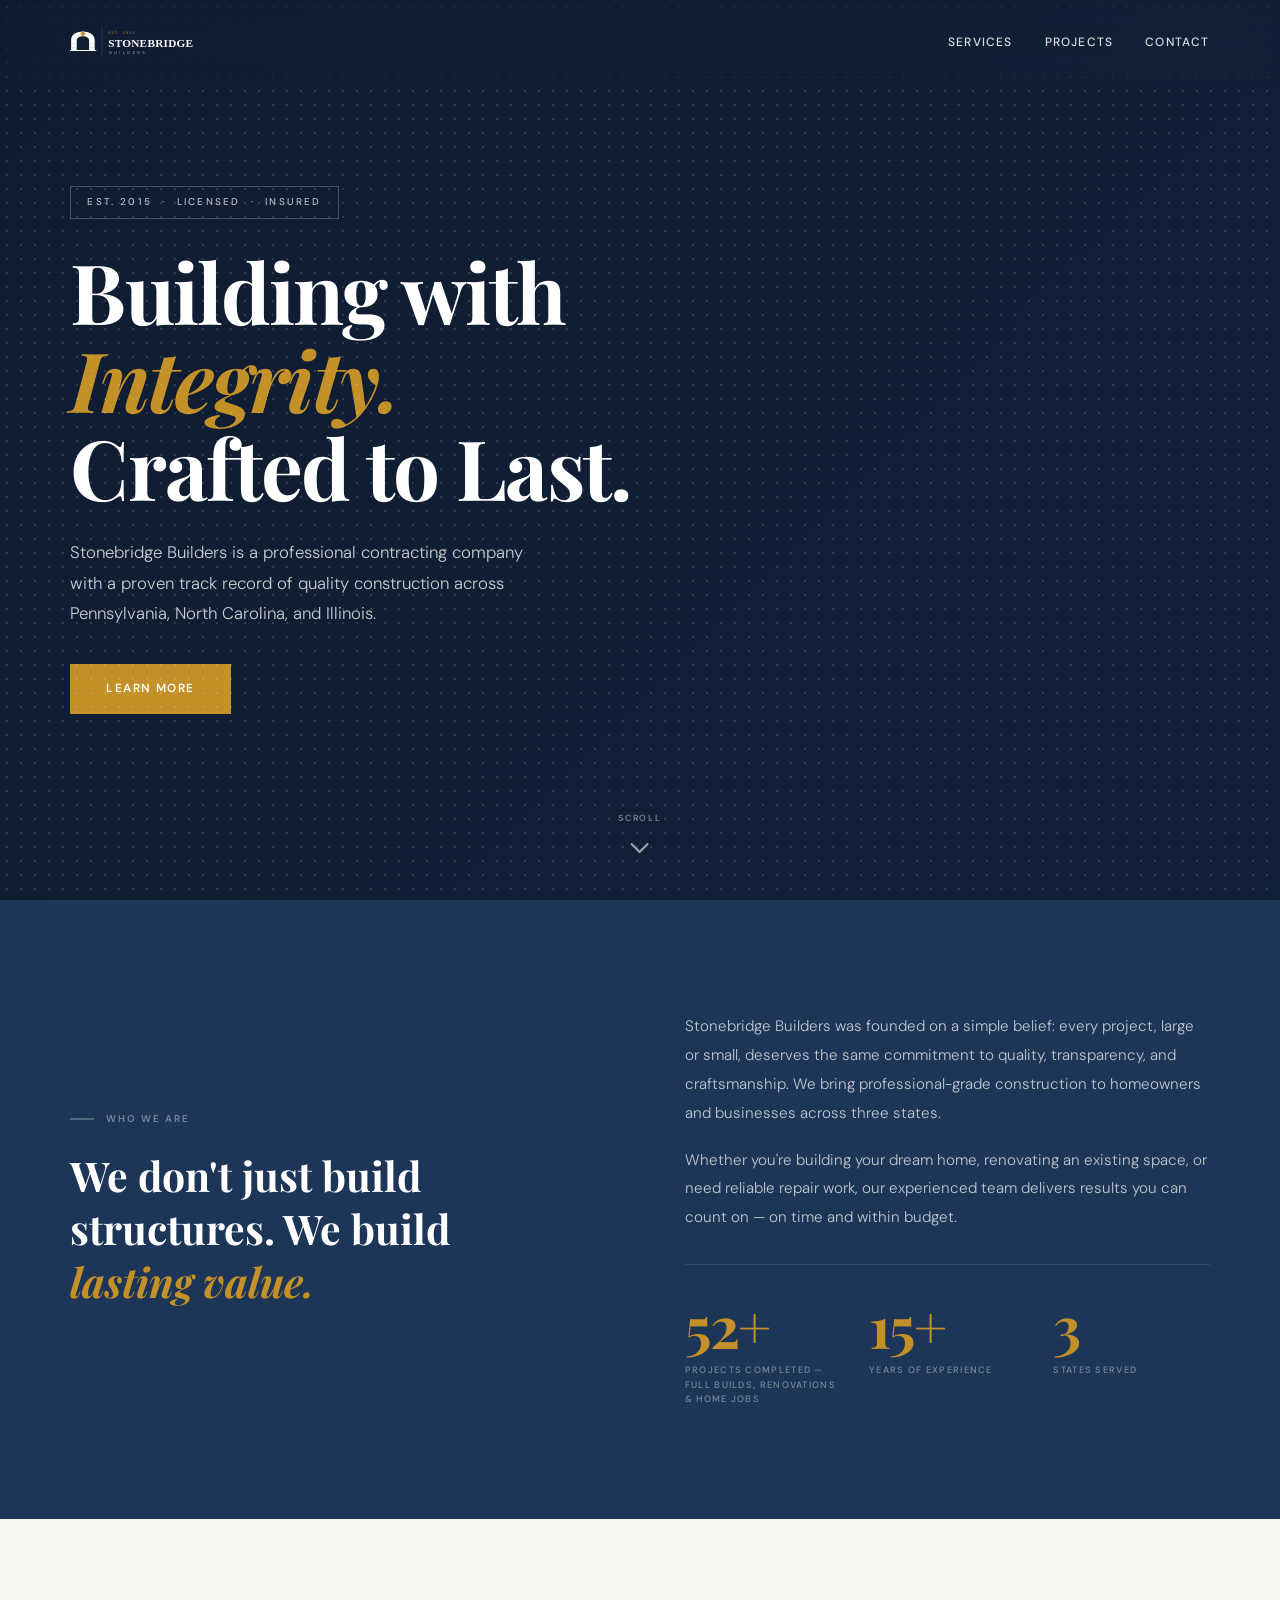
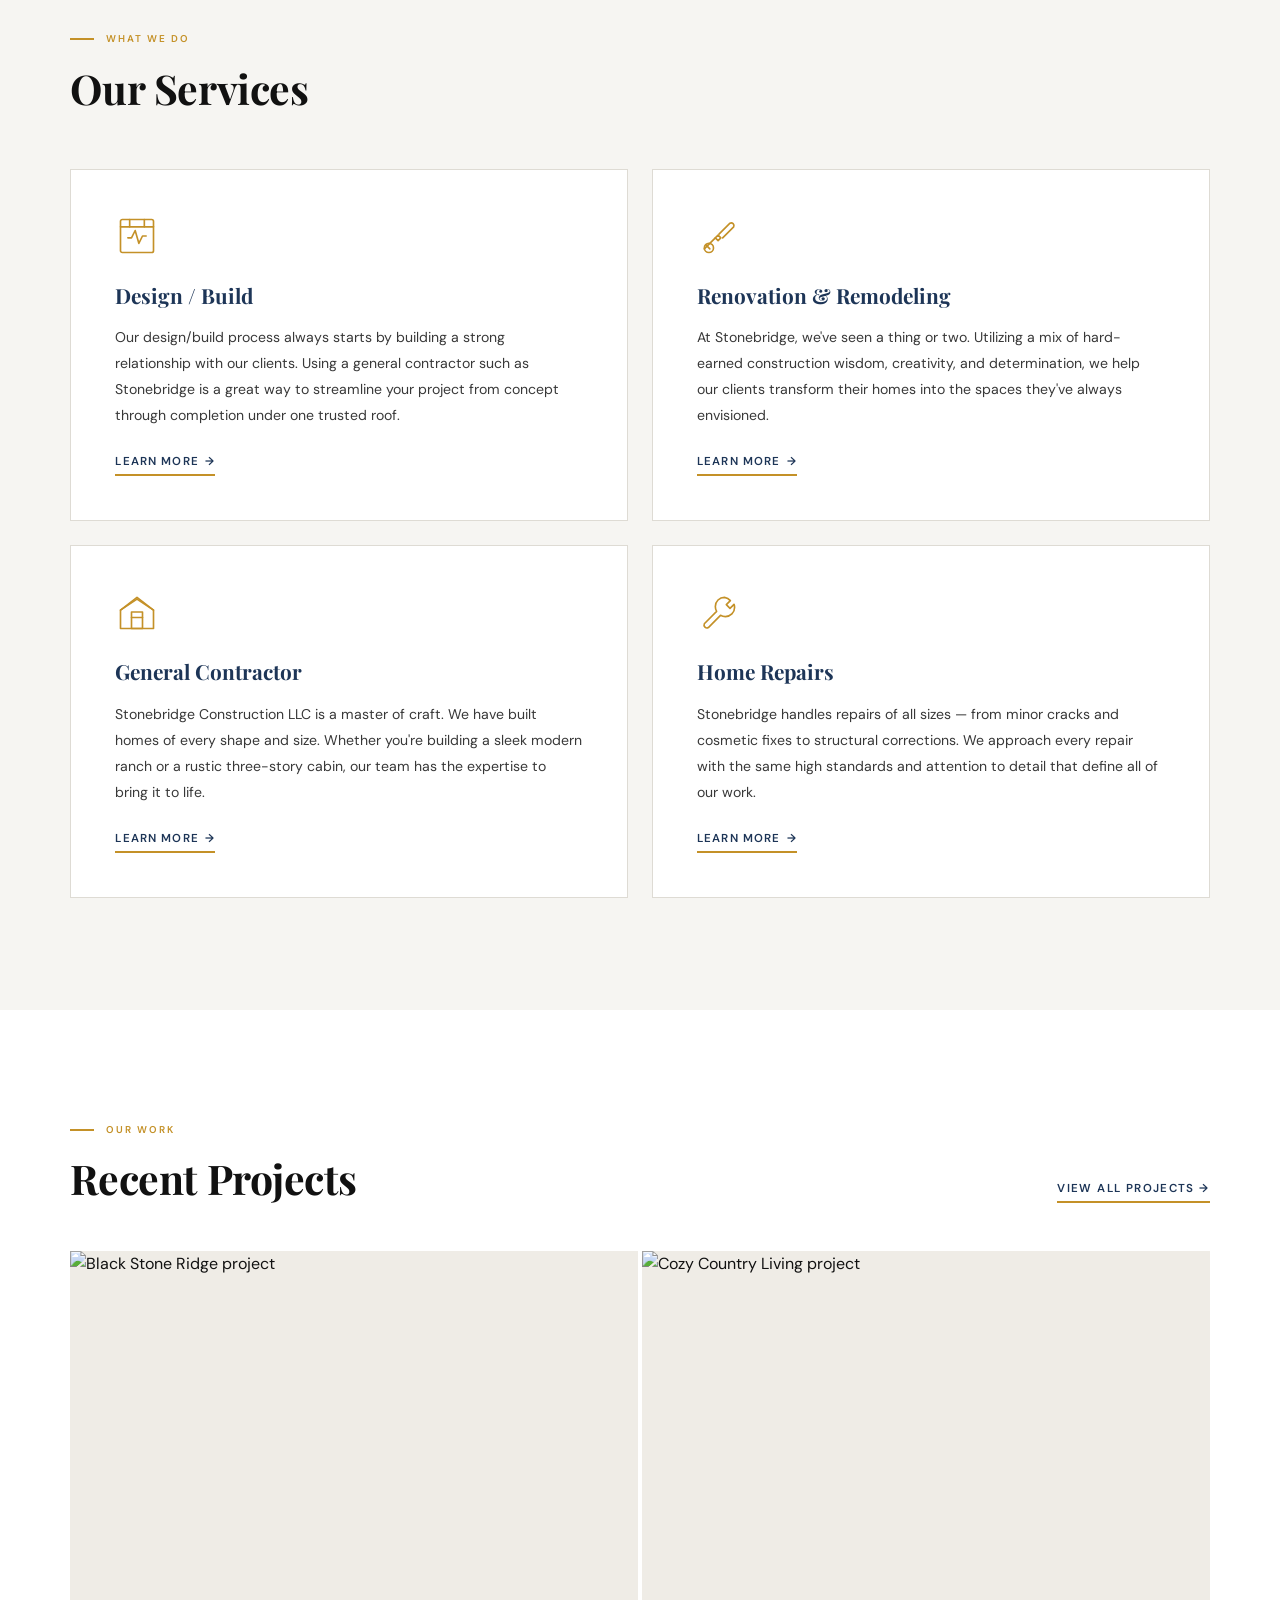
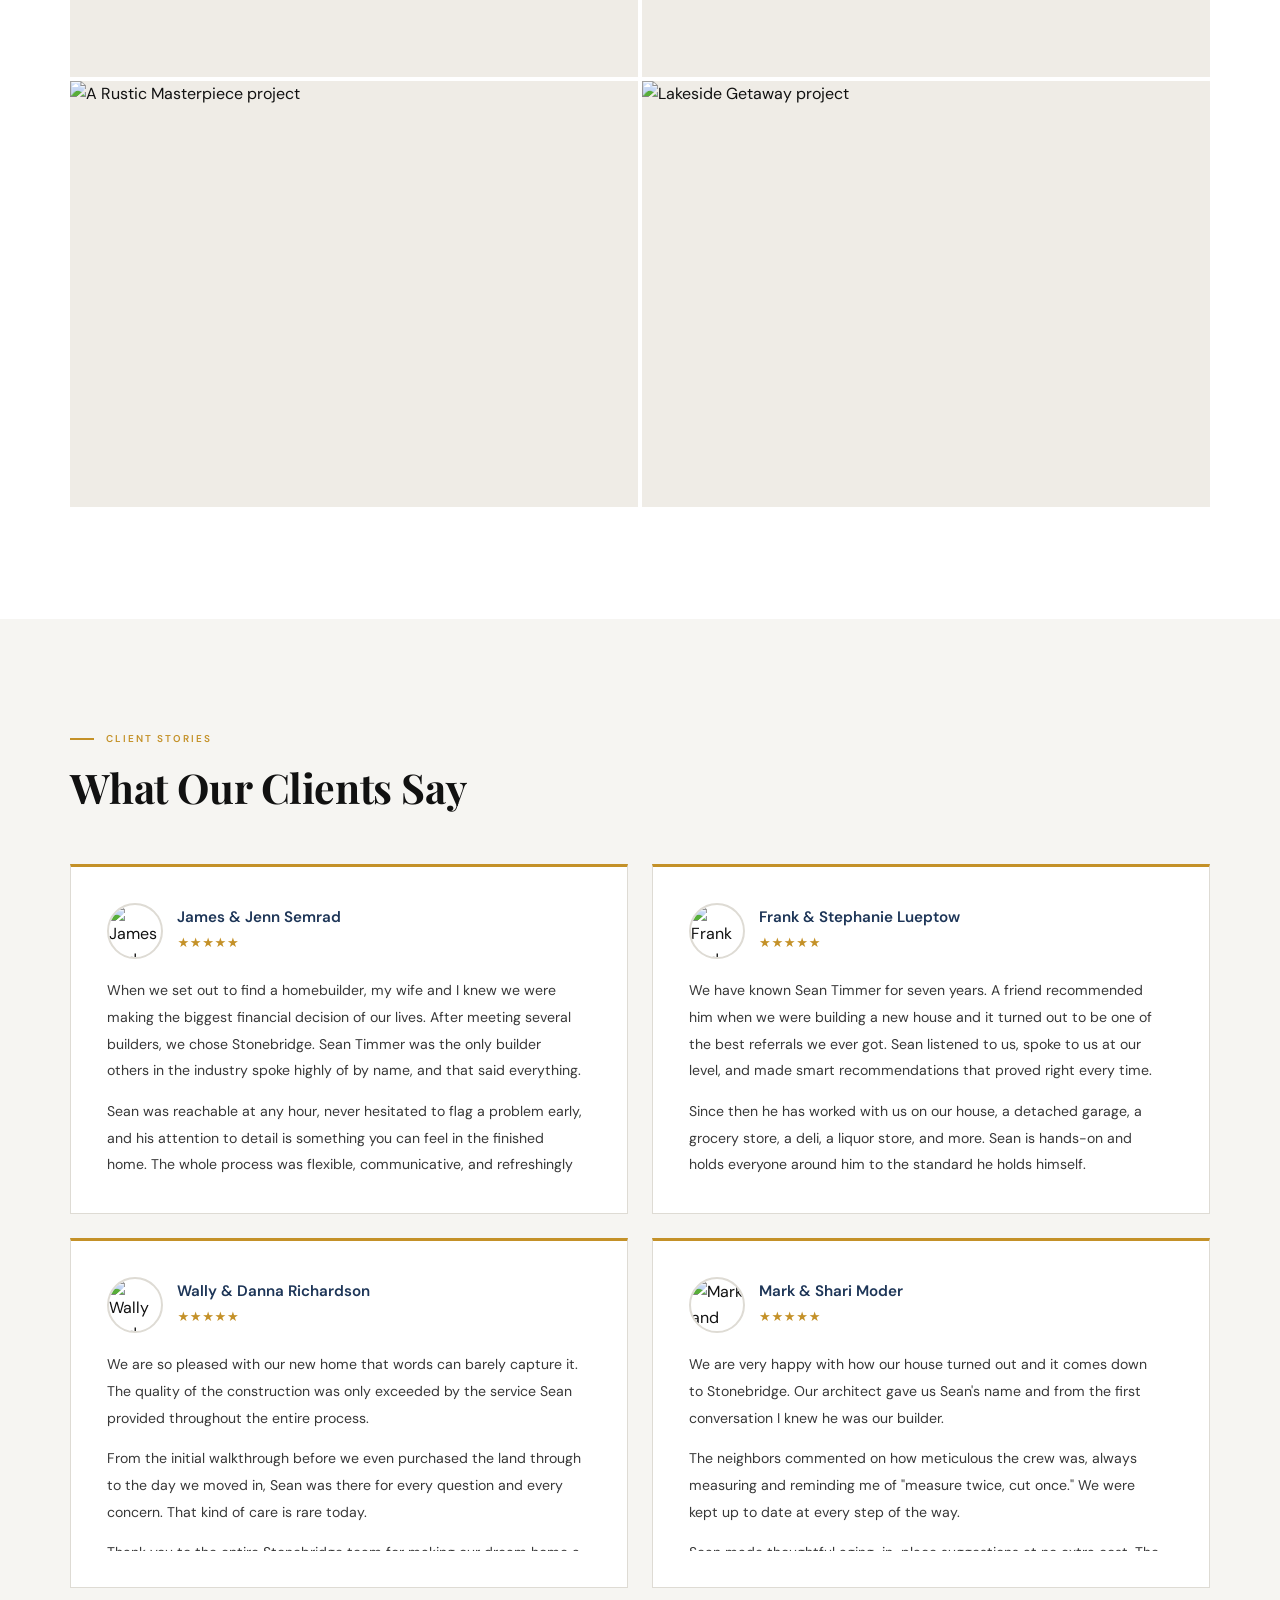
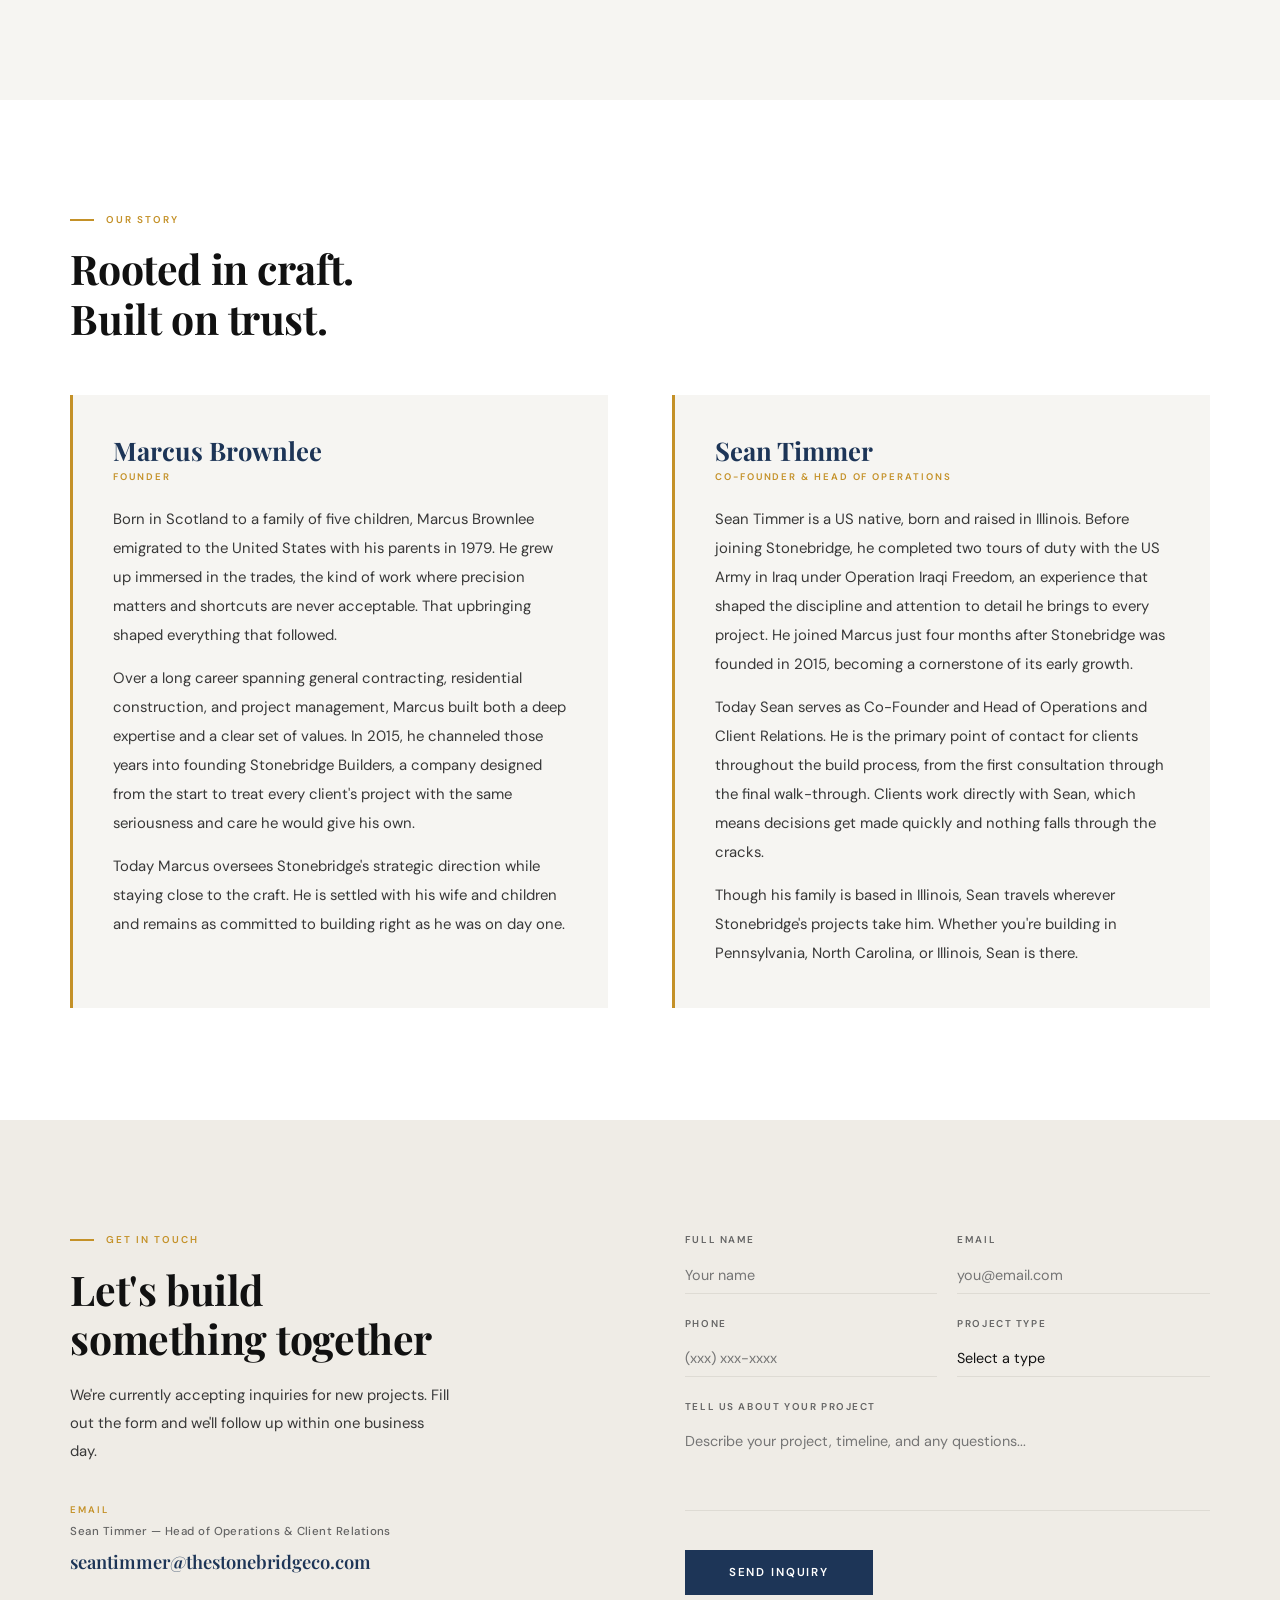
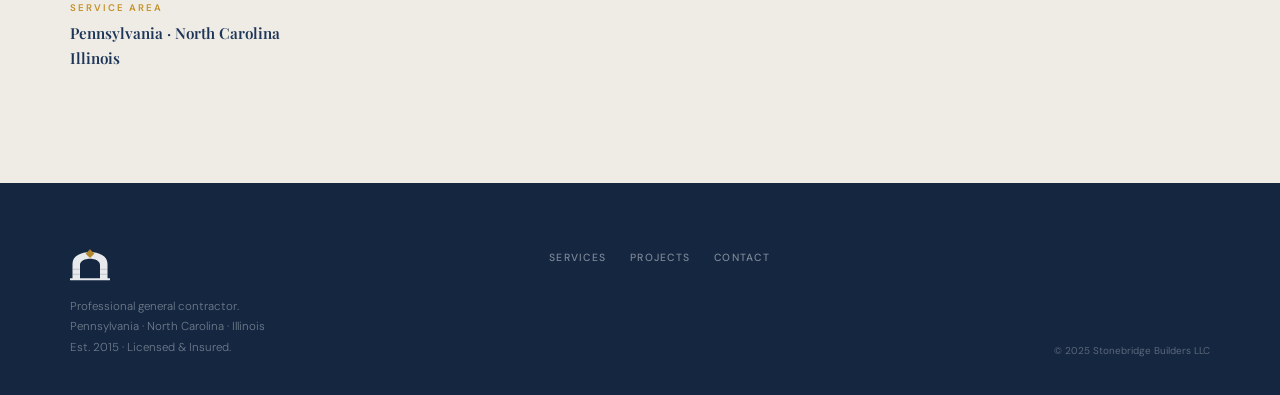
==== commit ac6ee719: "Feat: watery hamburger, Unsplash hero, slide drawer, scroll arrow, mobile button sizing - nav.css: h" ====
--- a/index.html
+++ b/index.html
@@ -6,7 +6,7 @@
 <link rel="icon" type="image/svg+xml" href="./favicon.svg">
 <title>Stonebridge Builders — Professional General Contractor</title>
 <meta name="description" content="Stonebridge Builders is a professional contracting company serving Pennsylvania, North Carolina, and Illinois. Quality construction built to last.">
-<link rel="preconnect" href="https://res.cloudinary.com" crossorigin>
+<link rel="preconnect" href="https://images.unsplash.com" crossorigin>
 <link rel="preconnect" href="https://fonts.googleapis.com">
 <link rel="preconnect" href="https://fonts.gstatic.com" crossorigin>
 <link href="https://fonts.googleapis.com/css2?family=DM+Sans:wght@300;400;500;600&family=Playfair+Display:ital,wght@0,600;0,700;1,600&display=swap" rel="stylesheet">
@@ -90,8 +90,8 @@
   border: 1px solid rgba(255,255,255,.25); padding: 7px 16px; margin-bottom: 28px;
 }
 .hero h1 {
-  font-family: var(--serif); font-size: clamp(2.4rem, 5.5vw, 4.8rem);
-  font-weight: 700; line-height: 1.1; color: #fff; letter-spacing: -.01em; margin-bottom: 22px;
+  font-family: var(--serif); font-size: clamp(2.8rem, 6.5vw, 5.8rem);
+  font-weight: 700; line-height: 1.06; color: #fff; letter-spacing: -.02em; margin-bottom: 26px;
 }
 .hero h1 em { font-style: italic; color: var(--amber); }
 .hero-sub {
@@ -104,20 +104,21 @@
   text-transform: uppercase; padding: 15px 36px; transition: background .25s;
 }
 .btn-primary:hover { background: var(--amber-h); }
-.hero-scroll {
-  position: absolute; bottom: 32px; right: var(--px); z-index: 2;
-  display: flex; flex-direction: column; align-items: center; gap: 8px;
-}
-.hero-scroll span {
-  font-size: .58rem; letter-spacing: .2em; text-transform: uppercase;
-  color: rgba(255,255,255,.45); writing-mode: vertical-rl;
-}
-.scroll-bar {
-  width: 1px; height: 52px;
-  background: linear-gradient(to bottom, transparent, rgba(255,255,255,.45));
-  animation: pulse 2s 1.5s infinite;
-}
-@keyframes pulse { 0%,100% { opacity: .4; } 50% { opacity: .9; } }
+.hero-arrow {
+  position: absolute; bottom: 36px; left: 50%; transform: translateX(-50%);
+  z-index: 2; display: flex; flex-direction: column; align-items: center; gap: 6px;
+  animation: arrowBounce 2s 1.8s ease-in-out infinite;
+  cursor: pointer;
+}
+.hero-arrow span {
+  font-size: .56rem; letter-spacing: .22em; text-transform: uppercase;
+  color: rgba(255,255,255,.5); font-weight: 500;
+}
+.hero-arrow svg { color: rgba(255,255,255,.6); }
+@keyframes arrowBounce {
+  0%, 100% { transform: translateX(-50%) translateY(0); }
+  50%       { transform: translateX(-50%) translateY(9px); }
+}
 
 /* ─────────────────────────────────────
    SHARED UTILITIES
@@ -140,8 +141,8 @@
 .brand-right p { font-size: clamp(.85rem, 1.5vw, .95rem); line-height: 1.9; color: rgba(255,255,255,.72); font-weight: 300; margin-bottom: 18px; }
 .brand-divider { height: 1px; background: rgba(255,255,255,.1); margin: 32px 0; }
 .brand-stats { display: grid; grid-template-columns: repeat(3, 1fr); gap: clamp(12px, 2.5vw, 28px); }
-.stat-n { font-family: var(--serif); font-size: clamp(1.8rem, 3.5vw, 2.6rem); font-weight: 700; color: var(--amber); line-height: 1; margin-bottom: 6px; }
-.stat-l { font-size: .6rem; font-weight: 500; letter-spacing: .16em; text-transform: uppercase; color: rgba(255,255,255,.45); }
+.stat-n { font-family: var(--serif); font-size: clamp(2.4rem, 4.5vw, 3.6rem); font-weight: 700; color: var(--amber); line-height: 1; margin-bottom: 8px; letter-spacing: -.02em; }
+.stat-l { font-size: .58rem; font-weight: 500; letter-spacing: .14em; text-transform: uppercase; color: rgba(255,255,255,.42); line-height: 1.6; }
 
 /* ─────────────────────────────────────
    SERVICES
@@ -152,8 +153,9 @@
 .service-card {
   background: var(--white); padding: clamp(28px, 4vw, 44px);
   border: 1px solid var(--border); display: flex; flex-direction: column;
-  transition: box-shadow .25s, border-color .25s;
-}
+  transition: box-shadow .3s, border-color .3s, transform .3s cubic-bezier(.22,1,.36,1);
+}
+.service-card:hover { box-shadow: 0 12px 40px rgba(0,0,0,.09); border-color: transparent; transform: translateY(-4px); }
 .service-card:hover { border-color: rgba(29,53,87,.2); box-shadow: 0 8px 40px rgba(29,53,87,.08); }
 .service-icon { width: 44px; height: 44px; color: var(--amber); margin-bottom: 20px; flex-shrink: 0; }
 .service-title { font-family: var(--serif); font-size: 1.3rem; font-weight: 700; color: var(--navy); margin-bottom: 12px; }
@@ -215,8 +217,11 @@
 .reviews-grid { display: grid; grid-template-columns: repeat(2, 1fr); gap: 24px; }
 .review-card {
   background: var(--white); padding: clamp(24px, 3.5vw, 36px);
-  border: 1px solid var(--border); display: flex; flex-direction: column; gap: 18px;
-}
+  border: 1px solid var(--border); border-top: 3px solid var(--amber);
+  display: flex; flex-direction: column; gap: 18px;
+  transition: box-shadow .3s, transform .3s cubic-bezier(.22,1,.36,1);
+}
+.review-card:hover { box-shadow: 0 10px 36px rgba(0,0,0,.07); transform: translateY(-3px); }
 .review-top { display: flex; align-items: center; gap: 14px; }
 .review-photo {
   width: 56px; height: 56px; border-radius: 50%; object-fit: cover;
@@ -225,13 +230,16 @@
 .review-name { font-size: .95rem; font-weight: 600; color: var(--navy); line-height: 1.3; }
 .review-stars { color: var(--amber); font-size: .82rem; margin-top: 4px; letter-spacing: .05em; }
 .review-text {
-  font-size: .88rem; line-height: 1.85; color: var(--body);
-  max-height: 200px; overflow-y: auto; padding-right: 6px;
-  scrollbar-width: thin; scrollbar-color: var(--amber) var(--cream);
-}
+  font-size: .88rem; line-height: 1.9; color: var(--body);
+  max-height: 200px; overflow-y: auto; padding-right: 8px;
+  scrollbar-width: thin; scrollbar-color: transparent transparent;
+  transition: scrollbar-color .3s;
+}
+.review-text:hover { scrollbar-color: rgba(196,145,40,.35) transparent; }
 .review-text::-webkit-scrollbar { width: 3px; }
-.review-text::-webkit-scrollbar-track { background: var(--cream); }
-.review-text::-webkit-scrollbar-thumb { background: var(--amber); border-radius: 2px; }
+.review-text::-webkit-scrollbar-track { background: transparent; }
+.review-text::-webkit-scrollbar-thumb { background: transparent; border-radius: 2px; transition: background .3s; }
+.review-text:hover::-webkit-scrollbar-thumb { background: rgba(196,145,40,.35); }
 .review-text p { margin-bottom: 14px; }
 .review-text p:last-child { margin-bottom: 0; }
 
@@ -269,6 +277,7 @@
 .contact-left > p { font-size: clamp(.85rem, 1.4vw, .93rem); line-height: 1.9; color: var(--body); margin-top: 18px; max-width: 380px; }
 .contact-details { margin-top: 36px; display: flex; flex-direction: column; gap: 22px; }
 .c-label { font-size: .6rem; font-weight: 600; letter-spacing: .2em; text-transform: uppercase; color: var(--amber); margin-bottom: 5px; }
+.c-name { font-size: .72rem; font-weight: 500; color: var(--mid); letter-spacing: .04em; margin-bottom: 6px; }
 .c-val { font-family: var(--serif); font-size: clamp(.95rem, 1.8vw, 1.15rem); font-weight: 600; color: var(--navy); }
 .c-val a { transition: color .25s; }
 .c-val a:hover { color: var(--amber); }
@@ -338,6 +347,8 @@
   .reviews-grid { grid-template-columns: 1fr; }
   .brand-stats { grid-template-columns: 1fr 1fr; gap: 16px; }
   .form-row { grid-template-columns: 1fr; }
+  .btn-primary { font-size: .68rem; padding: 12px 26px; letter-spacing: .1em; }
+  .btn-submit  { font-size: .66rem; padding: 12px 28px; letter-spacing: .12em; width: 100%; }
   footer { flex-direction: column; gap: 24px; padding-left: 20px; padding-right: 20px; }
 }
 @media (max-width: 380px) {
@@ -371,15 +382,20 @@
   <a href="./services.html" class="drawer-link">Services</a>
   <a href="./projects.html" class="drawer-link">Projects</a>
   <a href="./contact.html" class="drawer-link">Contact</a>
+  <div class="drawer-details">
+    <span class="drawer-details-email">seantimmer&#64;thestonebridgeco&#46;com</span>
+    <span class="drawer-details-area">Pennsylvania &nbsp;&middot;&nbsp; North Carolina &nbsp;&middot;&nbsp; Illinois</span>
+    <span class="drawer-copy">&copy; 2025 Stonebridge Builders</span>
+  </div>
 </div>
 
 <!-- ══ HERO ══ -->
 <section class="hero" id="home" aria-label="Homepage hero">
   <div class="hero-slides" id="heroSlides">
-    <div class="hero-slide active" style="background-image:url('https://res.cloudinary.com/dnnvpvrle/image/upload/f_auto,q_auto,w_1600/v1774842001/183681158_3987631661286428_7947344654784395936_n_qlkjvg.jpg')"></div>
-    <div class="hero-slide" style="background-image:url('https://res.cloudinary.com/dnnvpvrle/image/upload/f_auto,q_auto,w_1600/v1774840519/62496283_2264671853582426_579849533039575040_n_lqcnh1.jpg')"></div>
-    <div class="hero-slide" style="background-image:url('https://res.cloudinary.com/dnnvpvrle/image/upload/f_auto,q_auto,w_1600/v1774834004/gs_house-1-gallery-2_up7mtg.jpg')"></div>
-    <div class="hero-slide" style="background-image:url('https://res.cloudinary.com/dnnvpvrle/image/upload/f_auto,q_auto,w_1600/v1774832516/gs_house-5-7_slqc2v.jpg')"></div>
+    <div class="hero-slide active" style="background-image:url('https://images.unsplash.com/photo-1600585154526-990dced4db0d?auto=format&fit=crop&w=1920&q=85')"></div>
+    <div class="hero-slide" style="background-image:url('https://images.unsplash.com/photo-1486325212027-8081e485255e?auto=format&fit=crop&w=1920&q=85')"></div>
+    <div class="hero-slide" style="background-image:url('https://images.unsplash.com/photo-1570129477492-45c003edd2be?auto=format&fit=crop&w=1920&q=85')"></div>
+    <div class="hero-slide" style="background-image:url('https://images.unsplash.com/photo-1503387762-592deb58ef4e?auto=format&fit=crop&w=1920&q=85')"></div>
     <div class="hero-halftone"></div>
   </div>
   <div class="hero-overlay" aria-hidden="true"></div>
@@ -389,9 +405,9 @@
     <p class="hero-sub">Stonebridge Builders is a professional contracting company with a proven track record of quality construction across Pennsylvania, North Carolina, and Illinois.</p>
     <a href="./services.html" class="btn-primary">Learn More</a>
   </div>
-  <div class="hero-scroll" aria-hidden="true">
-    <div class="scroll-bar"></div>
+  <div class="hero-arrow" aria-hidden="true" onclick="document.getElementById('brand').scrollIntoView({behavior:'smooth'})">
     <span>Scroll</span>
+    <svg width="32" height="32" viewBox="0 0 24 24" fill="none" stroke="currentColor" stroke-width="1.5" stroke-linecap="round" stroke-linejoin="round"><polyline points="6 9 12 15 18 9"/></svg>
   </div>
 </section>
 
@@ -642,6 +658,7 @@
       <div class="contact-details">
         <div class="reveal d3">
           <div class="c-label">Email</div>
+          <div class="c-name">Sean Timmer &mdash; Head of Operations &amp; Client Relations</div>
           <!-- Email written as HTML entities to prevent bot scraping -->
           <div class="c-val"><a href="mailto:seantimmer&#64;thestonebridgeco&#46;com">seantimmer&#64;thestonebridgeco&#46;com</a></div>
         </div>
--- a/nav.css
+++ b/nav.css
@@ -26,7 +26,7 @@
 
 /* ── NAV BASE (sticky white — interior pages) ── */
 nav {
-  position: sticky; top: 0; z-index: 100;
+  position: sticky; top: 0; z-index: 160;
   display: flex; align-items: center; justify-content: space-between;
   padding: 14px var(--px);
   background: rgba(255,255,255,.97);
@@ -37,7 +37,7 @@
 
 /* ── NAV TRANSPARENT VARIANT (homepage — fixed, starts clear) ── */
 nav[data-transparent] {
-  position: fixed; left: 0; right: 0;
+  position: fixed; left: 0; right: 0; z-index: 160;
   background: transparent;
   box-shadow: none;
   padding: 22px var(--px);
@@ -83,42 +83,52 @@
   transition: transform .2s;
 }
 .hamburger:active { transform: scale(.9); }
+
+/* Watery morph animation — fires on every open/close click */
+@keyframes hamWater {
+  0%   { filter: blur(0);     transform: scale(1); }
+  22%  { filter: blur(2.8px); transform: scale(1.08); }
+  55%  { filter: blur(1.2px); transform: scale(0.95); }
+  78%  { filter: blur(.4px);  transform: scale(1.02); }
+  100% { filter: blur(0);     transform: scale(1); }
+}
+.hamburger.is-animating { animation: hamWater .58s cubic-bezier(.22,1,.36,1); }
+
 .hamburger span {
   display: block; height: 2px; border-radius: 2px;
   background: var(--navy);
-  transition: transform .45s cubic-bezier(.22,1,.36,1),
-              opacity   .3s ease,
+  transition: transform .52s cubic-bezier(.34,1.56,.64,1),
+              opacity   .32s ease,
               background .3s ease;
   transform-origin: center;
 }
 nav[data-transparent] .hamburger span { background: #fff; }
 
 /* Animate bars → X */
-.hamburger[aria-expanded="true"] span                  { background: #fff; }
+/* Interior pages: white nav → X stays navy */
+.hamburger[aria-expanded="true"] span                  { background: var(--navy); }
+/* Homepage: nav is transparent/navy → X turns white */
+nav[data-transparent] .hamburger[aria-expanded="true"] span { background: #fff; }
 .hamburger[aria-expanded="true"] span:nth-child(1)     { transform: translateY(7px) rotate(45deg); }
 .hamburger[aria-expanded="true"] span:nth-child(2)     { opacity: 0; transform: scaleX(0); }
 .hamburger[aria-expanded="true"] span:nth-child(3)     { transform: translateY(-7px) rotate(-45deg); }
 
 /* ── MOBILE DRAWER ── */
 .nav-drawer {
-  position: fixed; inset: 0; z-index: 150;
+  position: fixed; inset: 0; z-index: 145;
   display: flex; flex-direction: column;
   align-items: center; justify-content: center;
   background: var(--navy);
-  /* hidden state */
-  opacity: 0;
+  /* hidden — slides off to the right */
   visibility: hidden;
-  clip-path: circle(0% at calc(100% - 40px) 40px);
-  transition:
-    clip-path .6s cubic-bezier(.22,1,.36,1),
-    opacity   .35s ease,
-    visibility .6s;
+  transform: translateX(100%);
+  transition: transform .55s cubic-bezier(.22,1,.36,1),
+              visibility .55s;
   pointer-events: none;
 }
 .nav-drawer.is-open {
-  opacity: 1;
   visibility: visible;
-  clip-path: circle(150% at calc(100% - 40px) 40px);
+  transform: translateX(0);
   pointer-events: all;
 }
 
@@ -132,7 +142,7 @@
 }
 .nav-drawer.is-open .nav-drawer-logo { opacity: .9; transform: none; }
 
-/* Drawer links */
+/* Drawer links — slide in from right with stagger */
 .drawer-link {
   display: block;
   font-family: var(--serif);
@@ -142,17 +152,39 @@
   letter-spacing: .01em;
   padding: 10px 0;
   opacity: 0;
-  transform: translateX(32px);
+  transform: translateX(60px);
   transition: color .25s ease,
-              opacity .4s ease,
-              transform .45s cubic-bezier(.22,1,.36,1);
+              opacity .45s ease,
+              transform .5s cubic-bezier(.22,1,.36,1);
 }
 .drawer-link:hover { color: var(--amber); }
 
-.nav-drawer.is-open .drawer-link { opacity: 1; transform: none; }
-.nav-drawer.is-open a.drawer-link:nth-of-type(1) { transition-delay: .28s; }
-.nav-drawer.is-open a.drawer-link:nth-of-type(2) { transition-delay: .36s; }
-.nav-drawer.is-open a.drawer-link:nth-of-type(3) { transition-delay: .44s; }
+.nav-drawer.is-open .drawer-link { opacity: 1; transform: translateX(0); }
+.nav-drawer.is-open a.drawer-link:nth-of-type(1) { transition-delay: .22s; }
+.nav-drawer.is-open a.drawer-link:nth-of-type(2) { transition-delay: .32s; }
+.nav-drawer.is-open a.drawer-link:nth-of-type(3) { transition-delay: .42s; }
+
+/* Drawer footer details */
+.drawer-details {
+  margin-top: 40px;
+  text-align: center;
+  opacity: 0;
+  transform: translateY(14px);
+  transition: opacity .4s .52s ease, transform .4s .52s ease;
+}
+.nav-drawer.is-open .drawer-details { opacity: 1; transform: none; }
+.drawer-details-email {
+  font-size: .75rem; color: rgba(255,255,255,.45);
+  letter-spacing: .06em; margin-bottom: 8px; display: block;
+}
+.drawer-details-area {
+  font-size: .6rem; font-weight: 500; letter-spacing: .18em;
+  text-transform: uppercase; color: rgba(255,255,255,.25);
+}
+.drawer-copy {
+  font-size: .56rem; color: rgba(255,255,255,.18);
+  letter-spacing: .1em; margin-top: 18px; display: block;
+}
 
 /* ── RESPONSIVE BREAKPOINTS ── */
 @media (max-width: 900px) {
@@ -163,4 +195,11 @@
   nav                          { padding: 14px 20px; }
   nav[data-transparent]        { padding: 18px 20px; }
   nav[data-transparent].scrolled { padding: 12px 20px; }
-}
+  /* Scale all button-style elements for mobile readability */
+  .btn-primary, .btn-submit {
+    font-size: .66rem !important;
+    padding: 11px 24px !important;
+    letter-spacing: .1em !important;
+  }
+  .btn-submit { width: 100% !important; }
+}
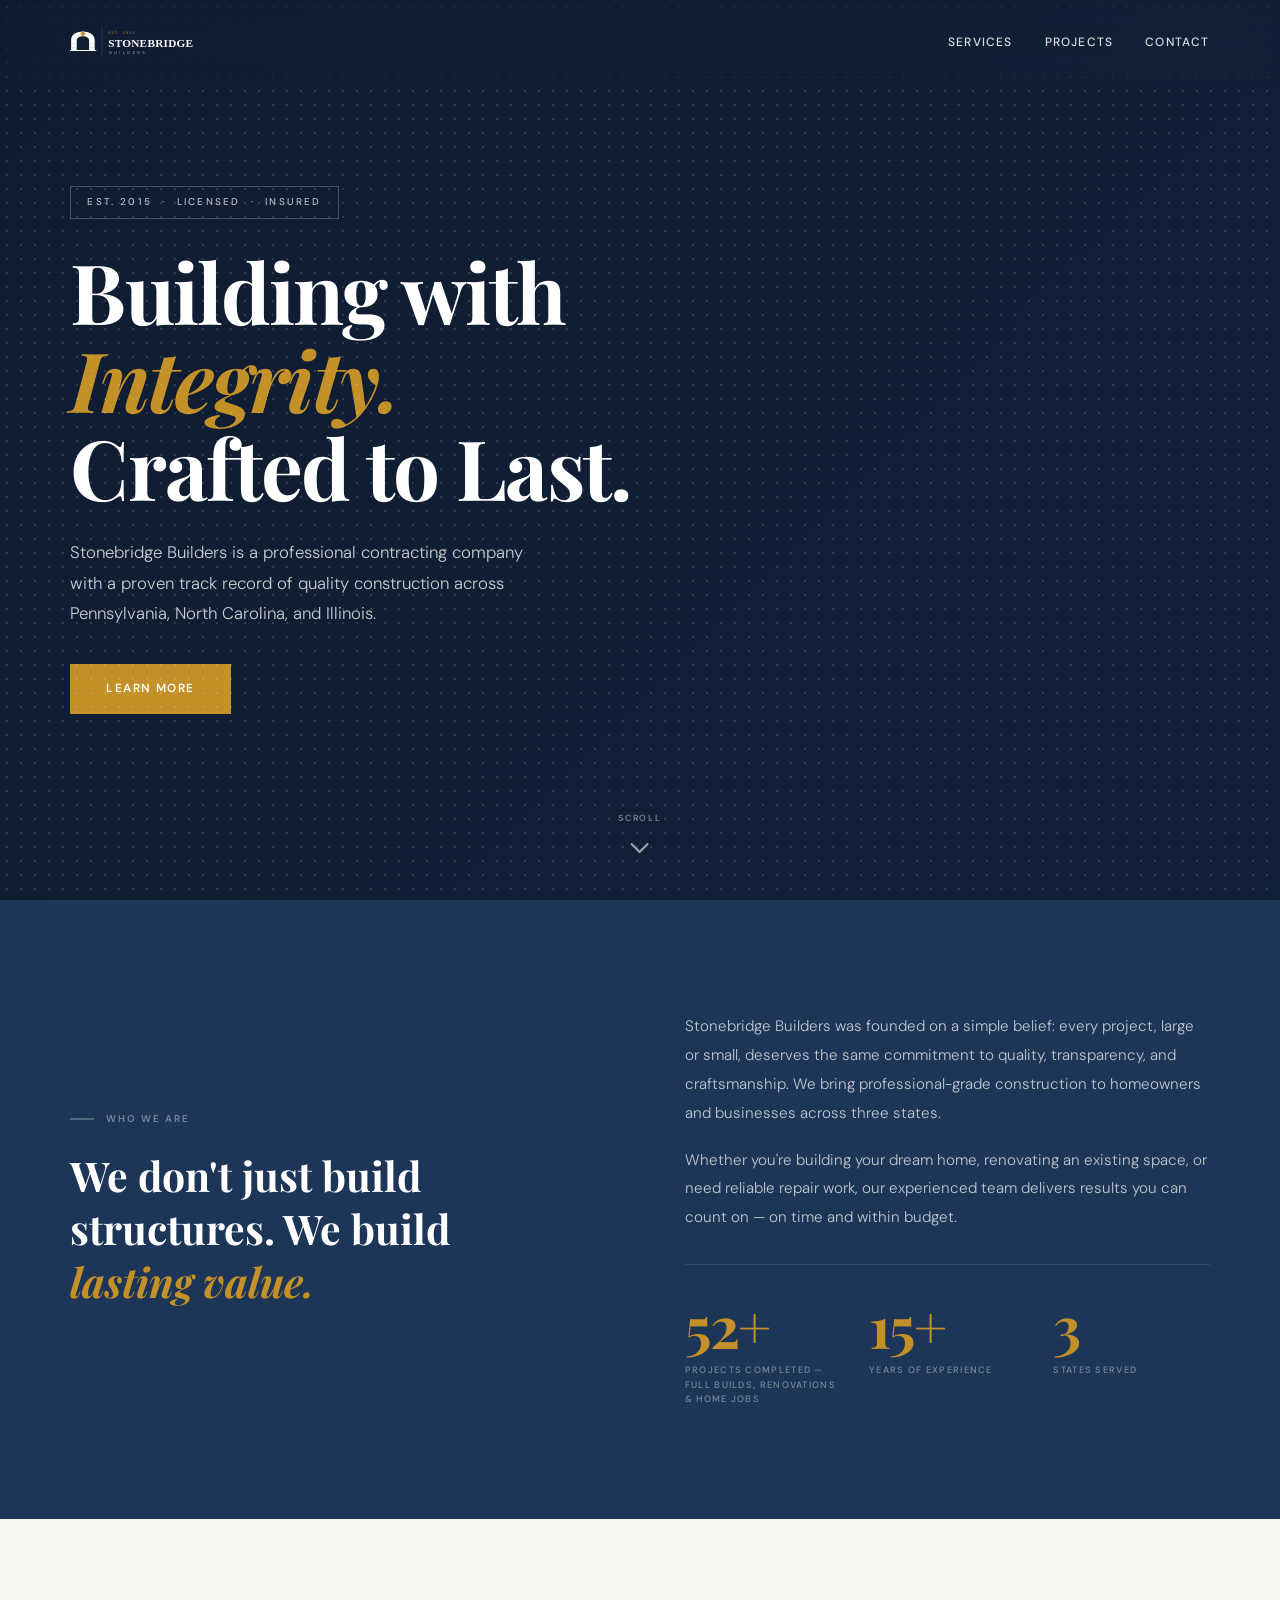
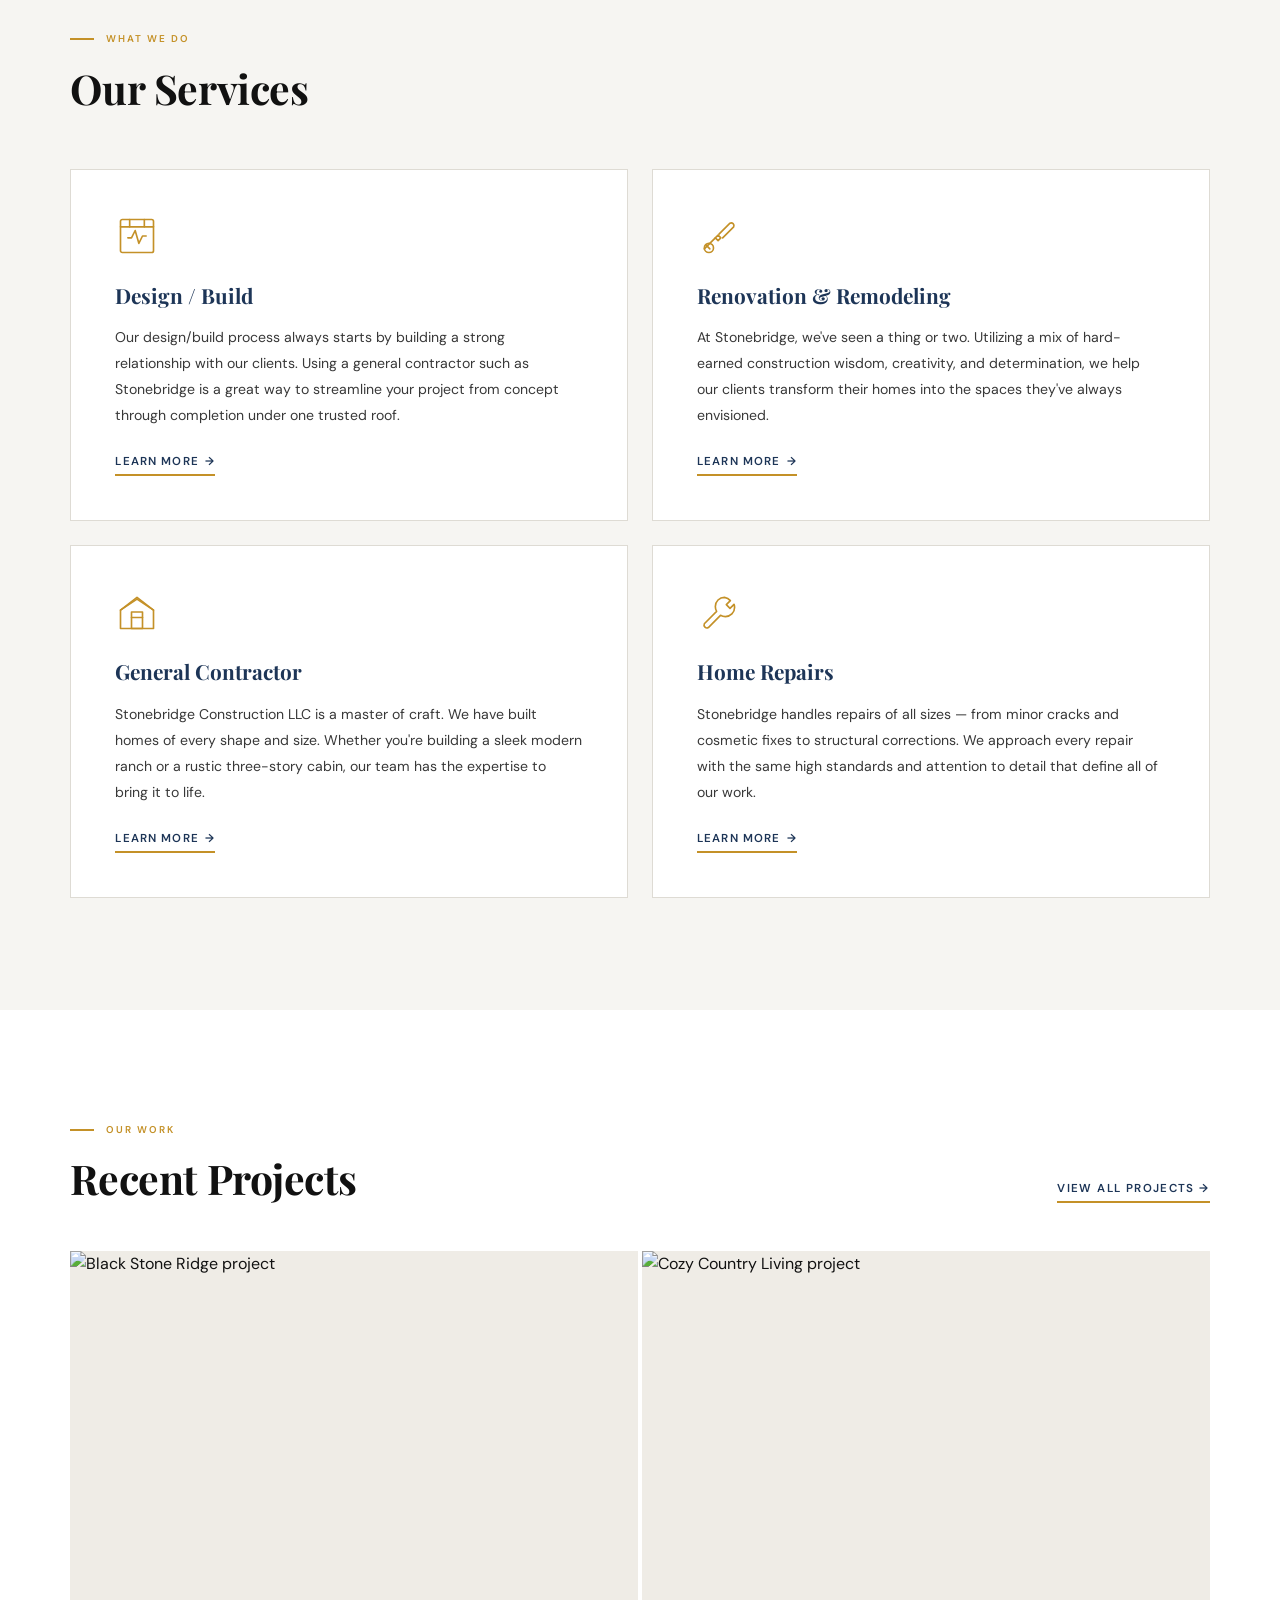
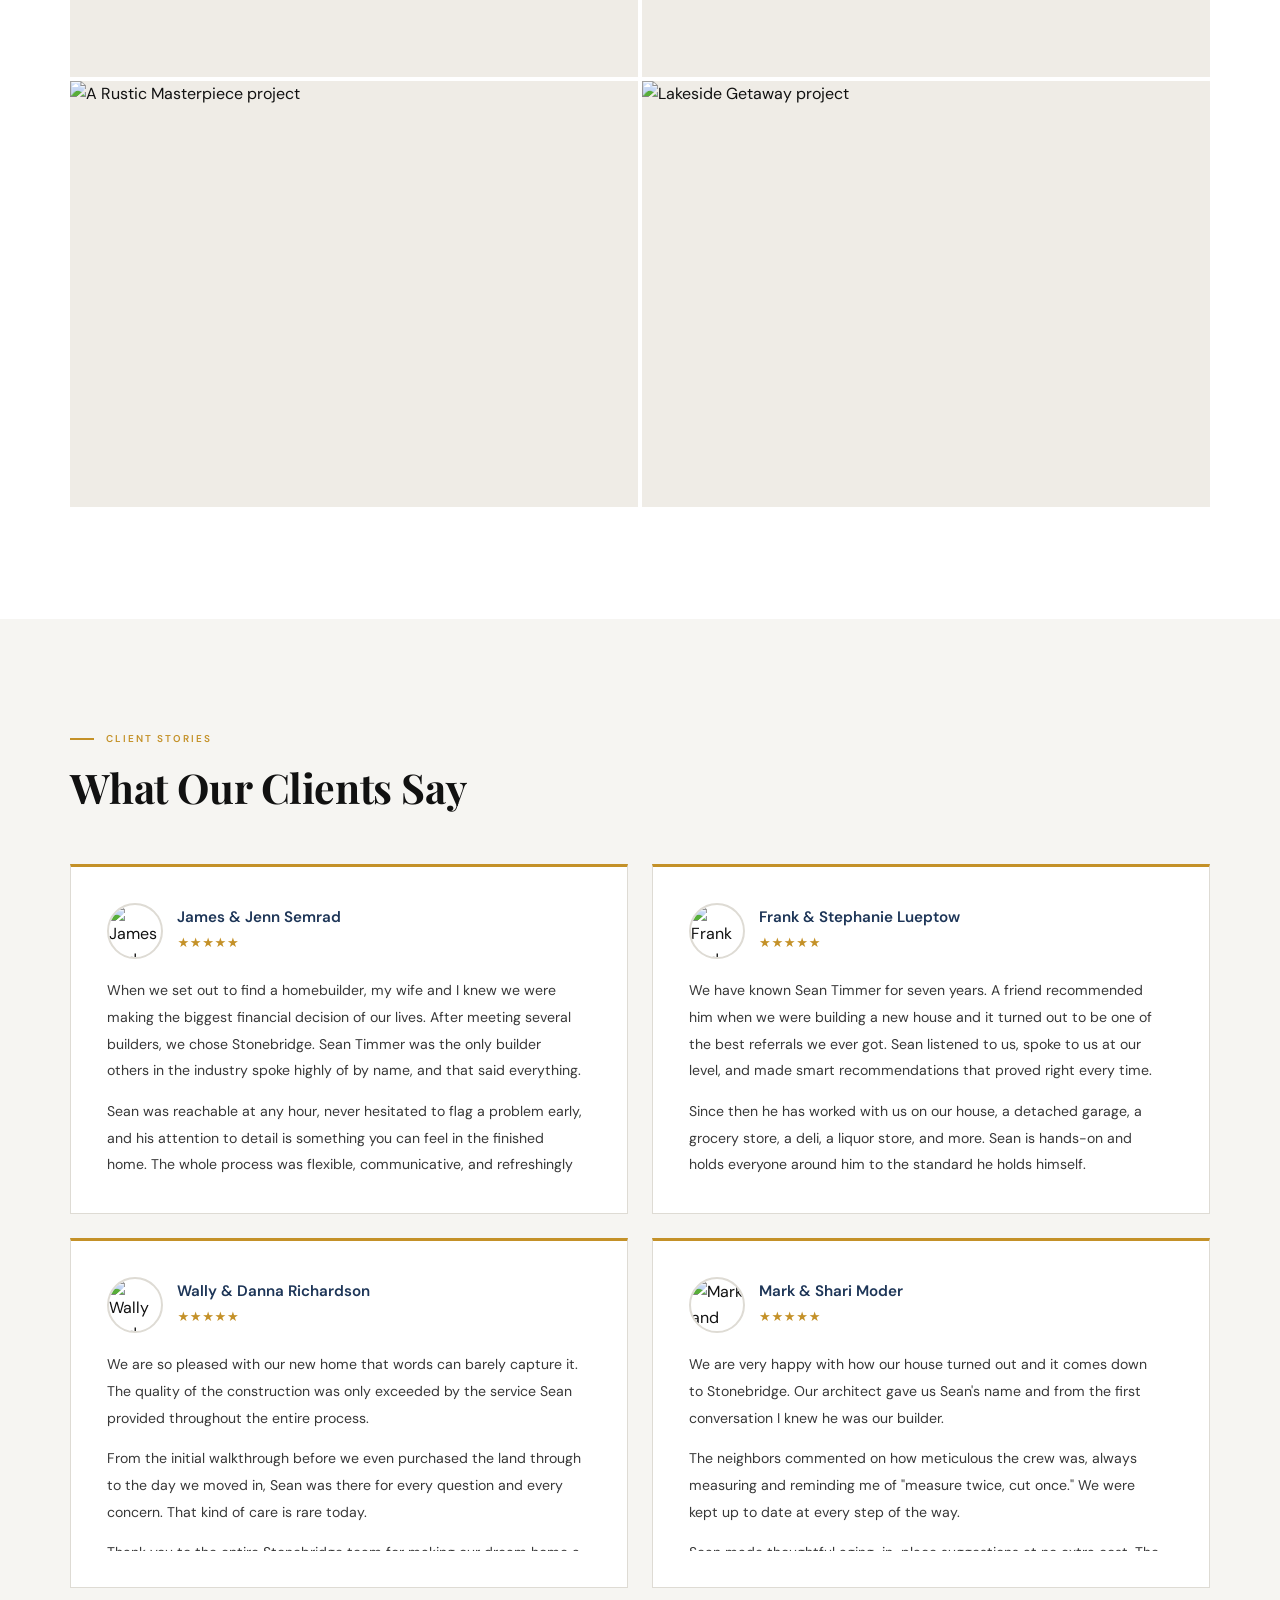
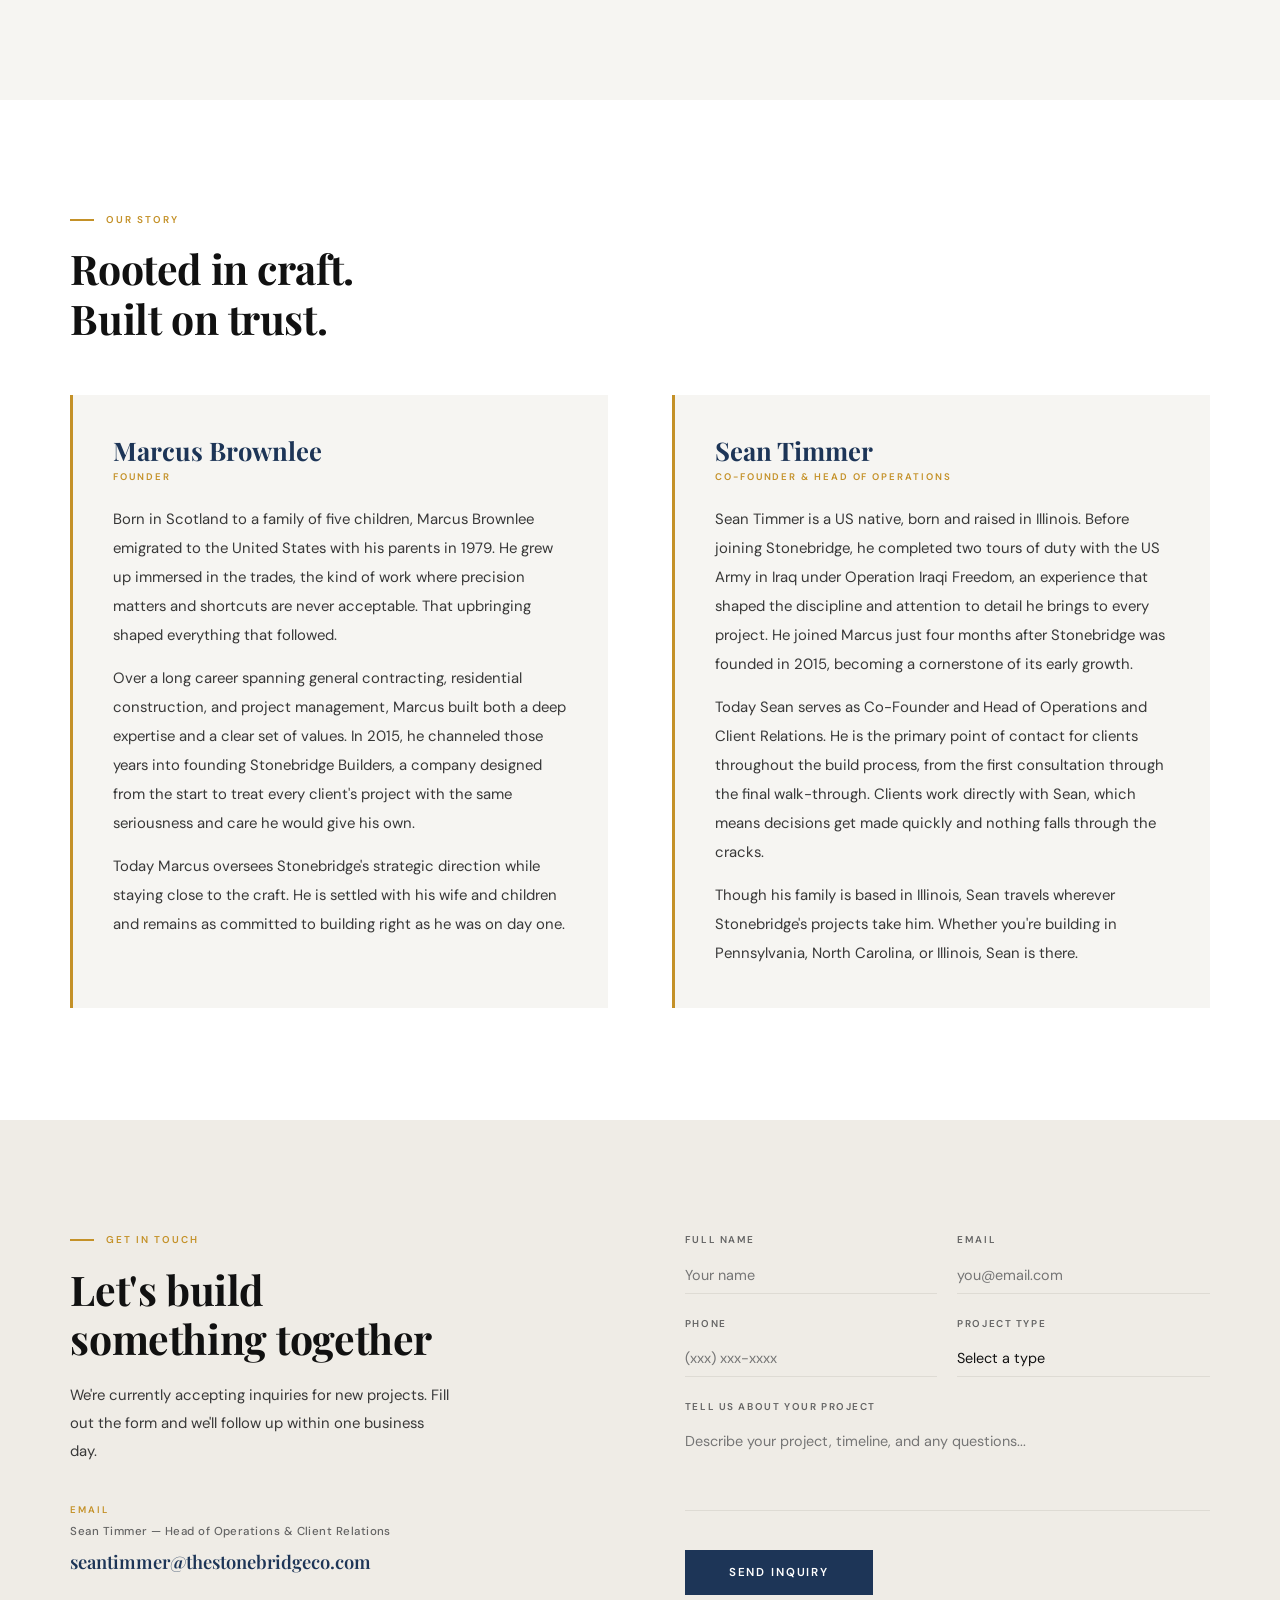
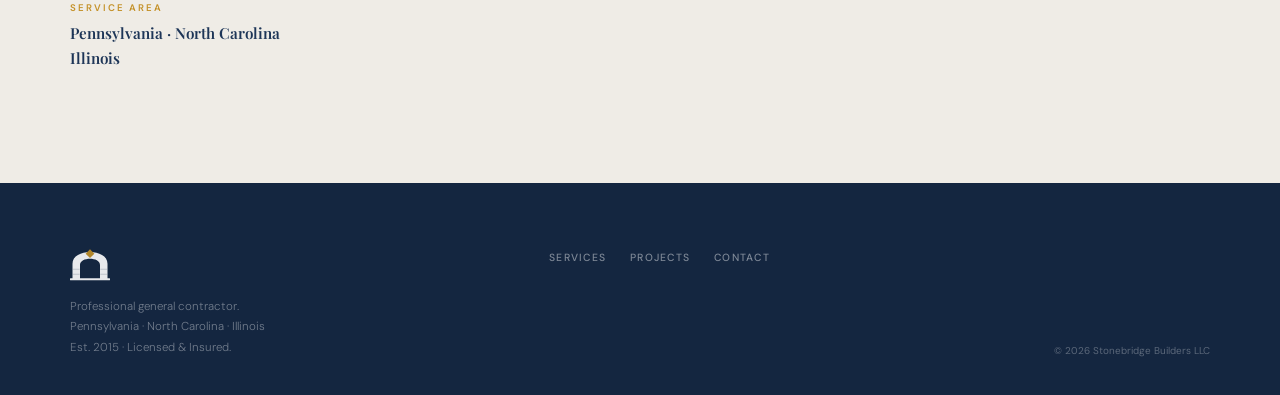
==== commit 1a4cee0f: "Fix: update copyright year to 2026 across all pages Co-Authored-By: Claude Sonnet 4.6 <noreply@anthr" ====
--- a/index.html
+++ b/index.html
@@ -385,7 +385,7 @@
   <div class="drawer-details">
     <span class="drawer-details-email">seantimmer&#64;thestonebridgeco&#46;com</span>
     <span class="drawer-details-area">Pennsylvania &nbsp;&middot;&nbsp; North Carolina &nbsp;&middot;&nbsp; Illinois</span>
-    <span class="drawer-copy">&copy; 2025 Stonebridge Builders</span>
+    <span class="drawer-copy">&copy; 2026 Stonebridge Builders</span>
   </div>
 </div>
 
@@ -716,7 +716,7 @@
     <li><a href="./projects.html">Projects</a></li>
     <li><a href="./contact.html">Contact</a></li>
   </ul>
-  <p class="footer-copy">&copy; 2025 Stonebridge Builders LLC</p>
+  <p class="footer-copy">&copy; 2026 Stonebridge Builders LLC</p>
 </footer>
 
 <script src="./nav.js"></script>
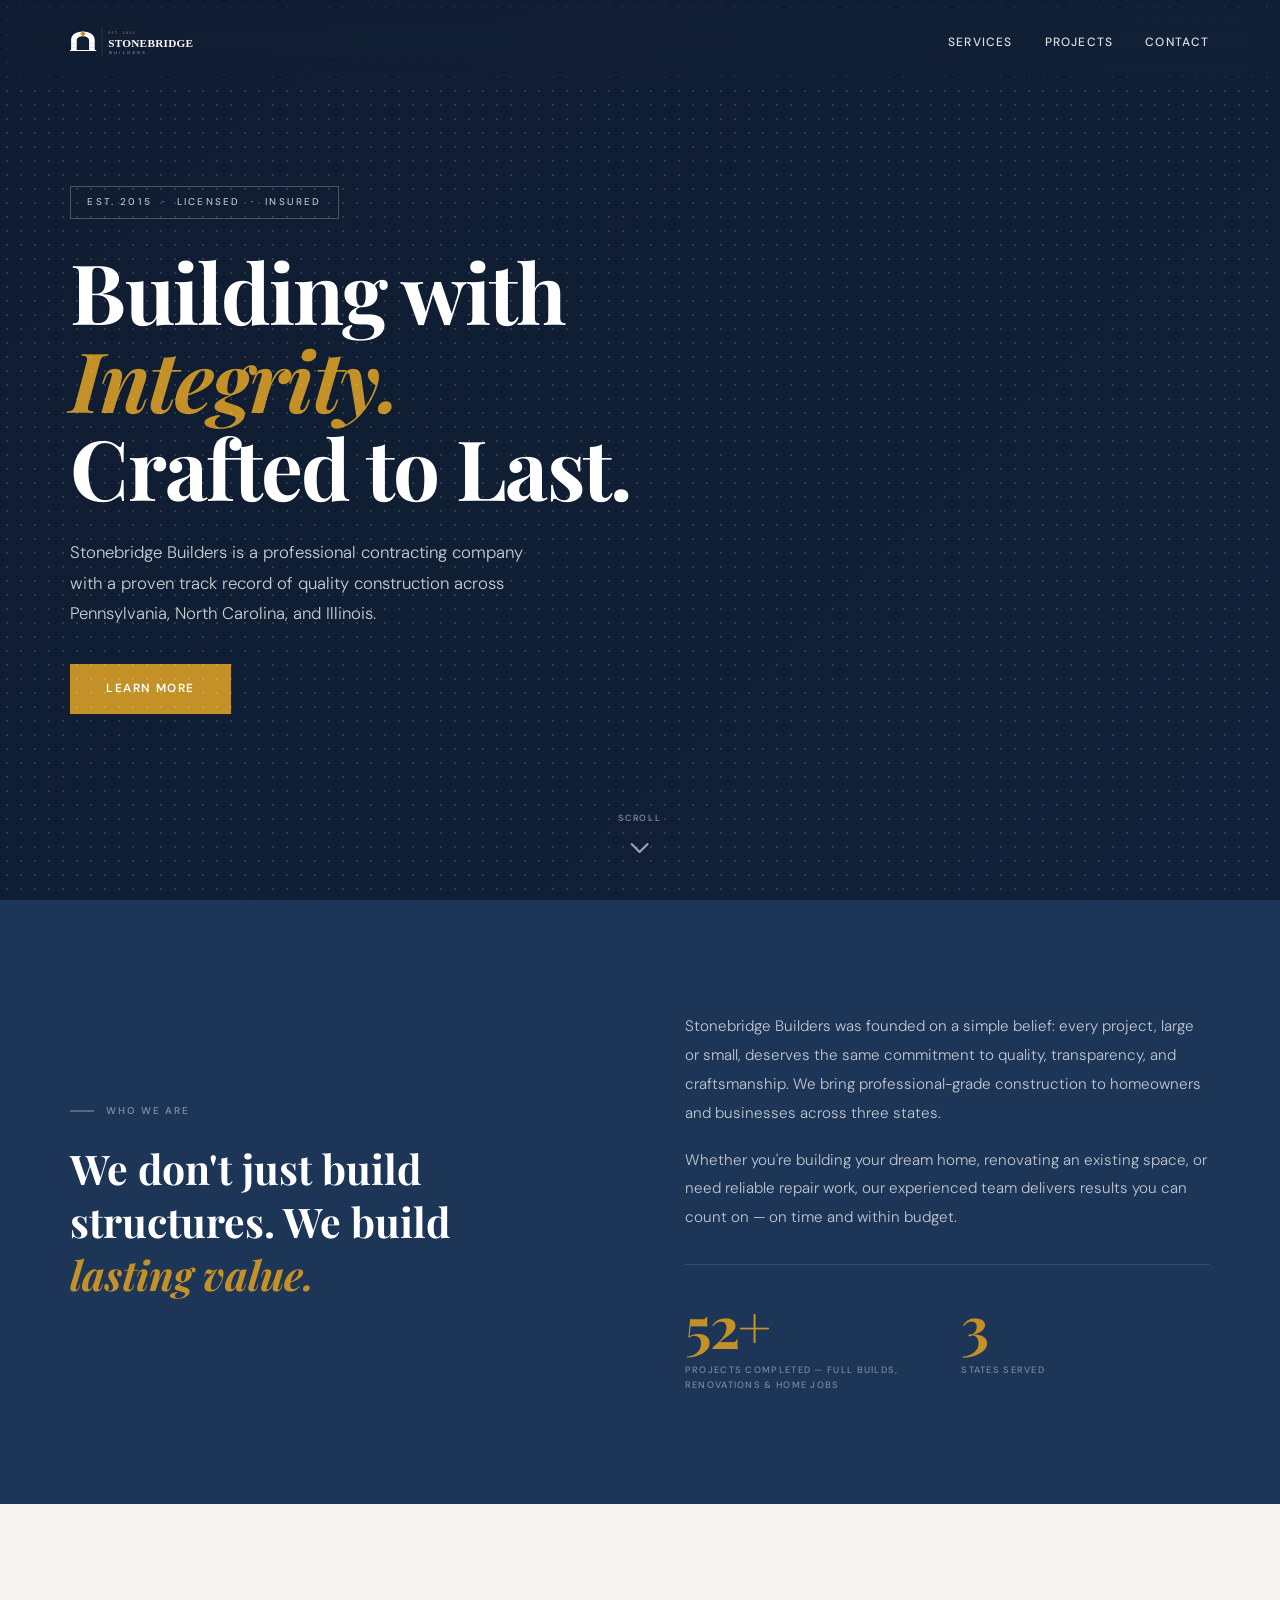
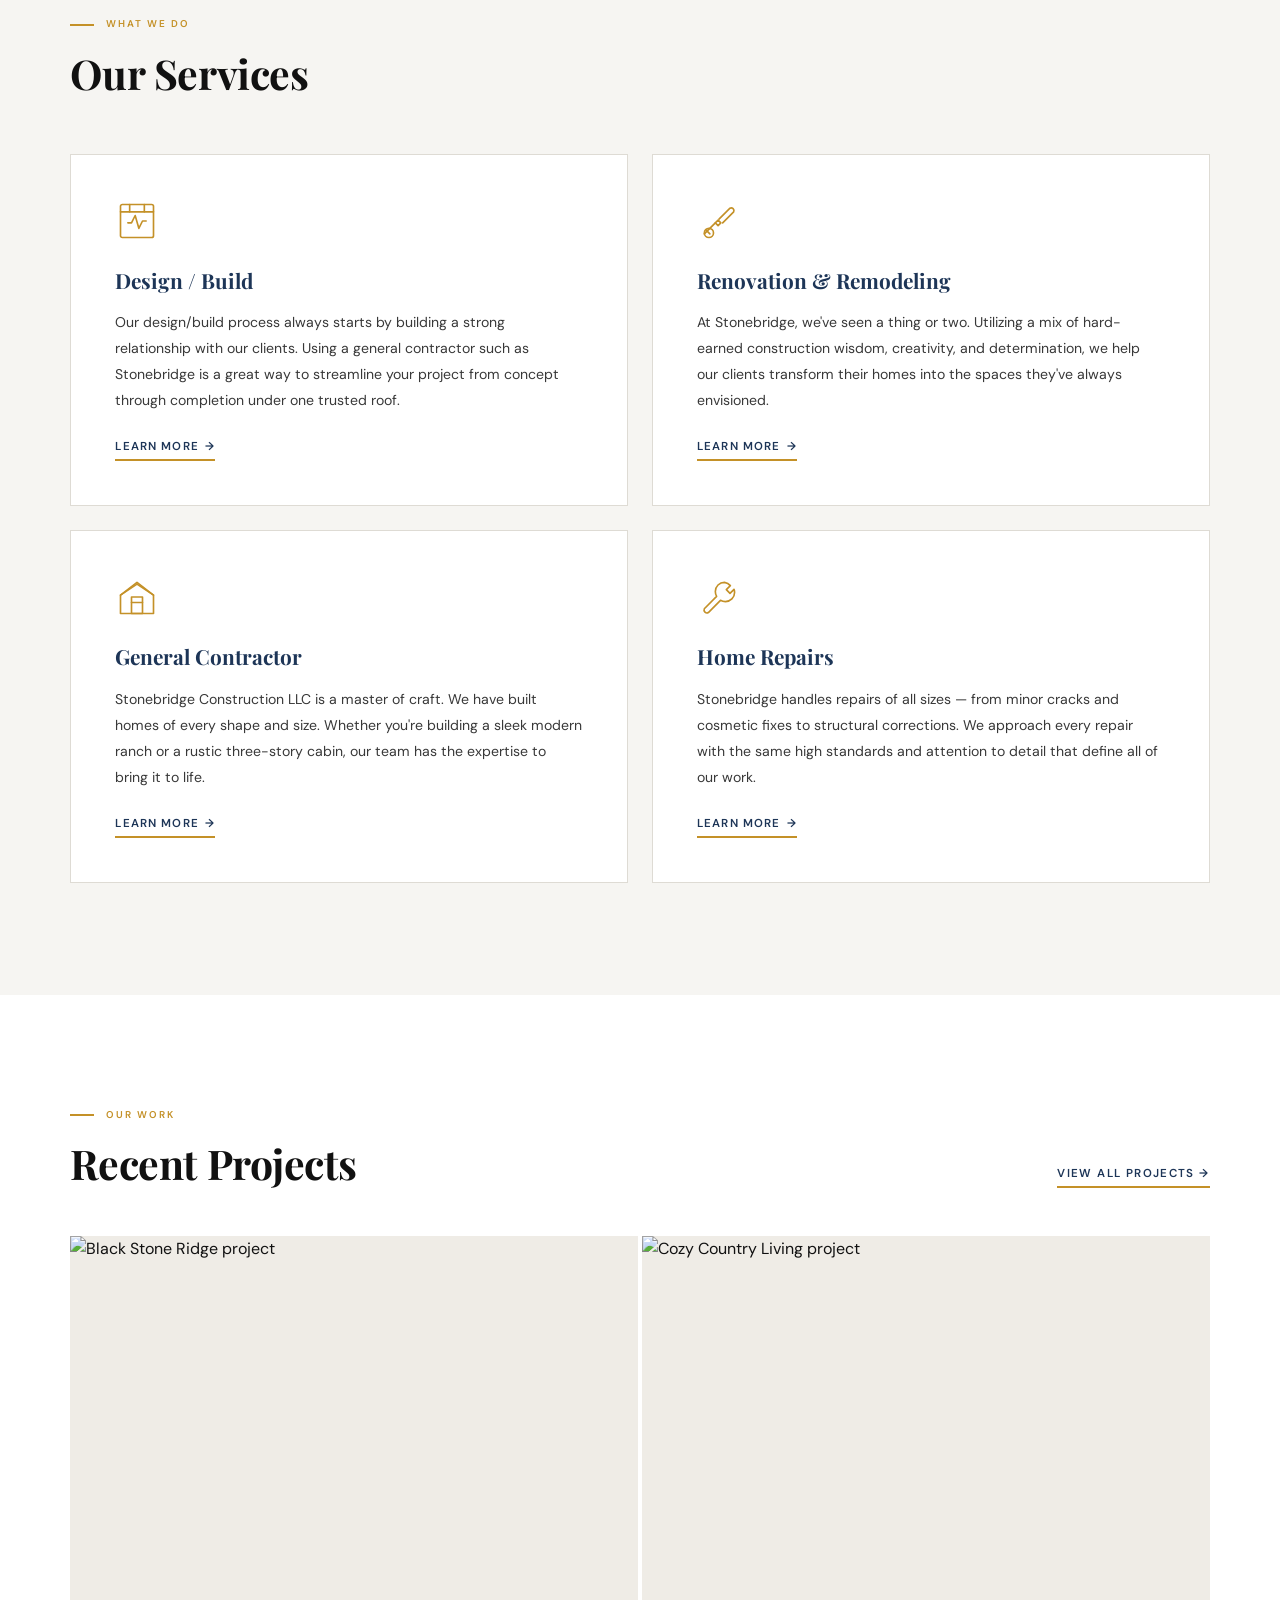
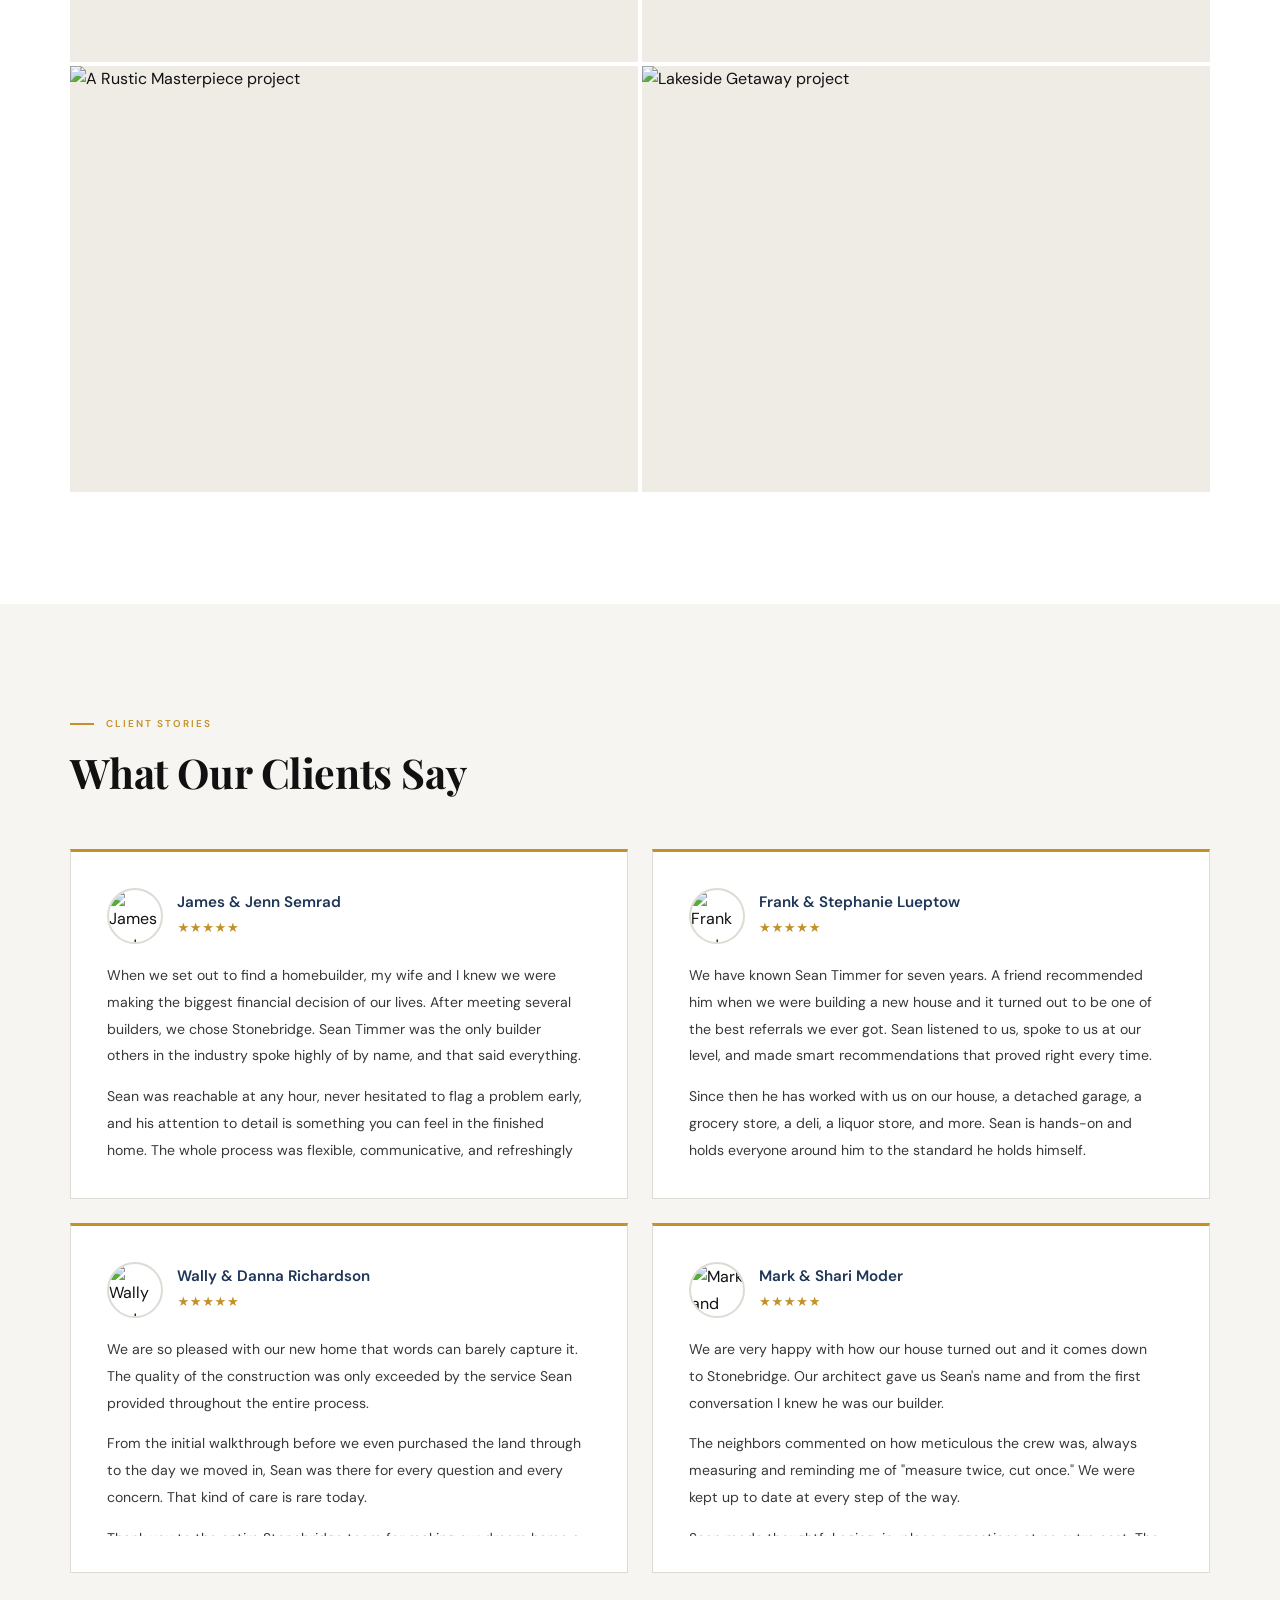
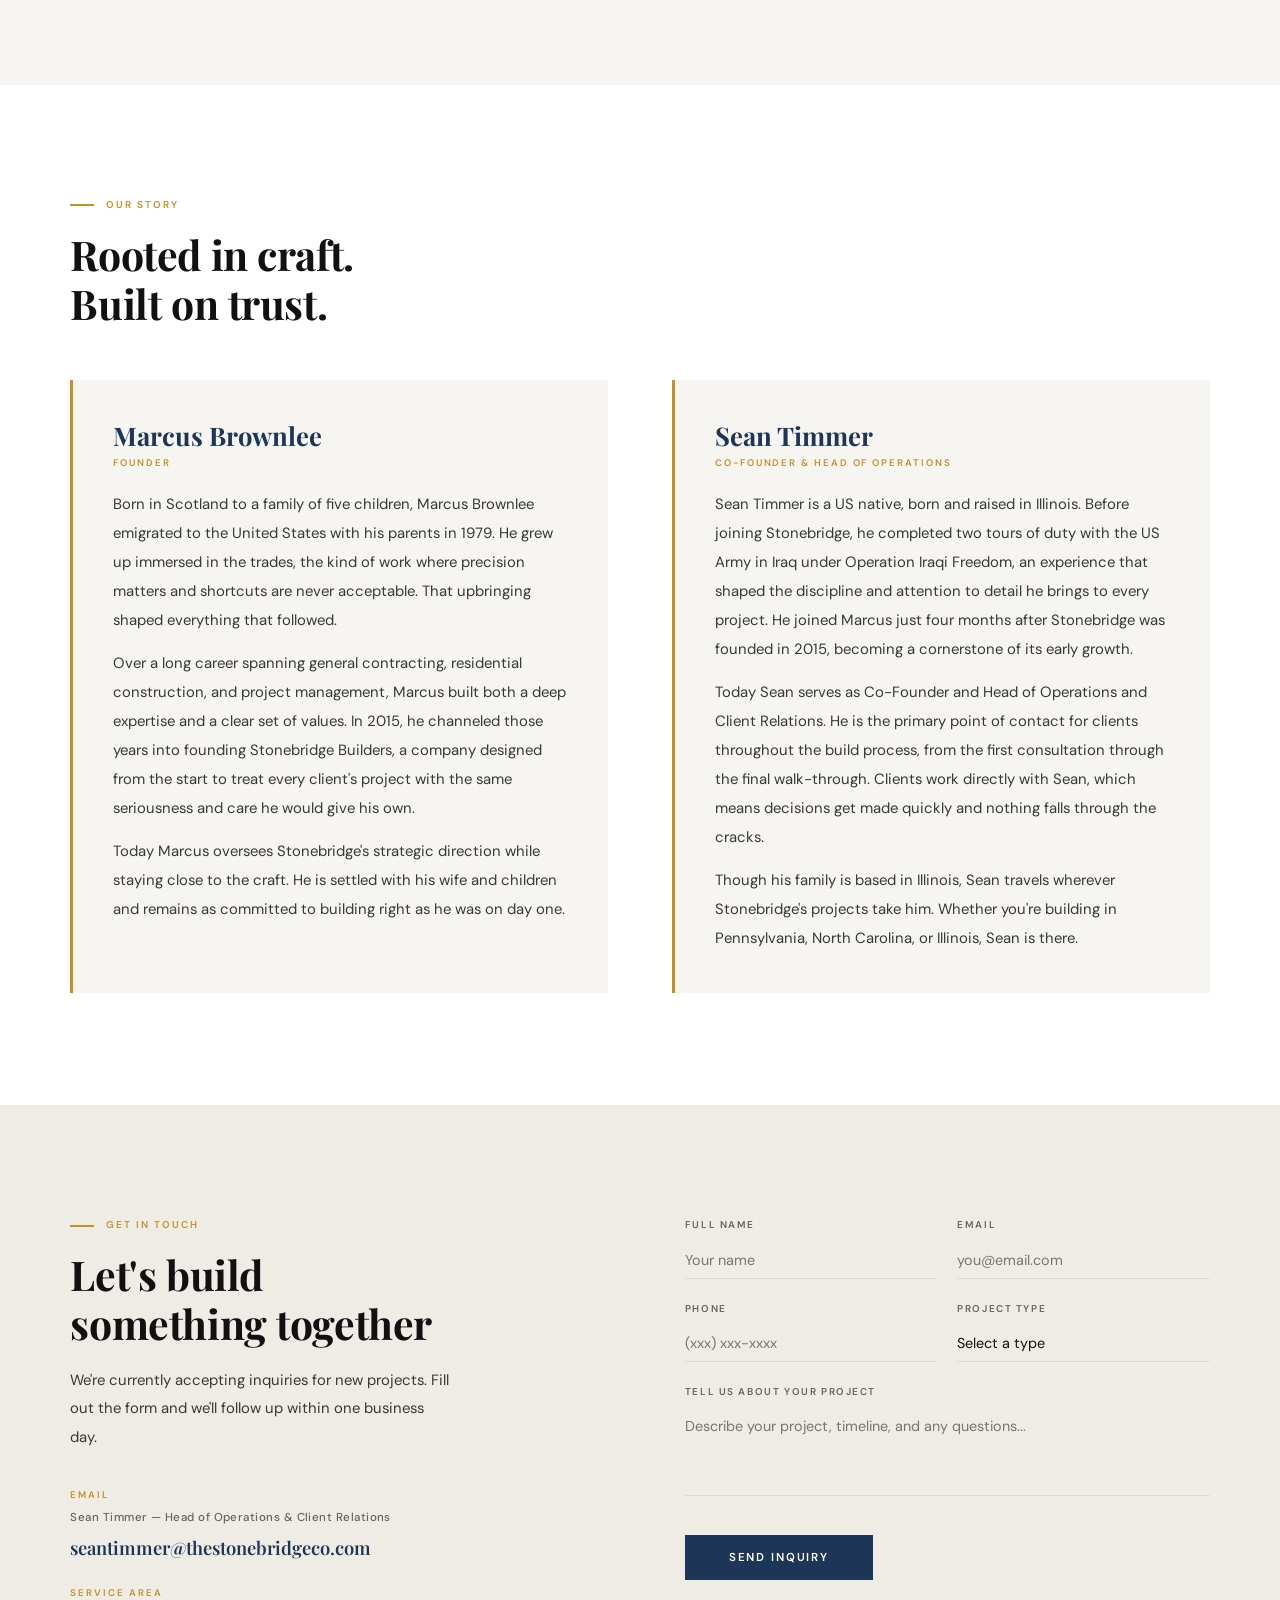
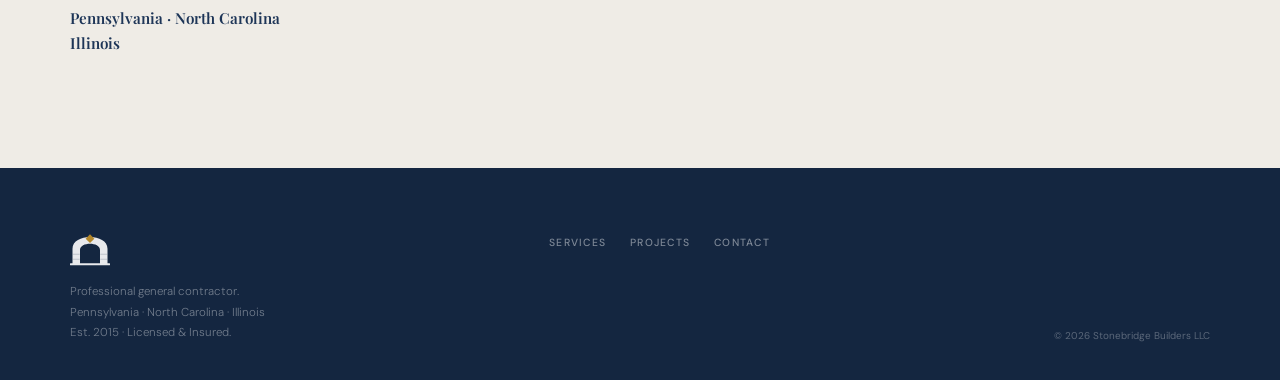
==== commit dc1adb4e: "Fix: remove Years of Experience stat from content sections, tighten grids to 2-col Co-Authored-By: C" ====
--- a/index.html
+++ b/index.html
@@ -140,7 +140,7 @@
 .brand-left h2 em { font-style: italic; color: var(--amber); }
 .brand-right p { font-size: clamp(.85rem, 1.5vw, .95rem); line-height: 1.9; color: rgba(255,255,255,.72); font-weight: 300; margin-bottom: 18px; }
 .brand-divider { height: 1px; background: rgba(255,255,255,.1); margin: 32px 0; }
-.brand-stats { display: grid; grid-template-columns: repeat(3, 1fr); gap: clamp(12px, 2.5vw, 28px); }
+.brand-stats { display: grid; grid-template-columns: repeat(2, 1fr); gap: clamp(12px, 2.5vw, 28px); }
 .stat-n { font-family: var(--serif); font-size: clamp(2.4rem, 4.5vw, 3.6rem); font-weight: 700; color: var(--amber); line-height: 1; margin-bottom: 8px; letter-spacing: -.02em; }
 .stat-l { font-size: .58rem; font-weight: 500; letter-spacing: .14em; text-transform: uppercase; color: rgba(255,255,255,.42); line-height: 1.6; }
 
@@ -426,7 +426,6 @@
     <div class="brand-divider"></div>
     <div class="brand-stats">
       <div><div class="stat-n">52+</div><div class="stat-l">Projects Completed — Full builds, renovations &amp; home jobs</div></div>
-      <div><div class="stat-n">15+</div><div class="stat-l">Years of Experience</div></div>
       <div><div class="stat-n">3</div><div class="stat-l">States Served</div></div>
     </div>
   </div>
